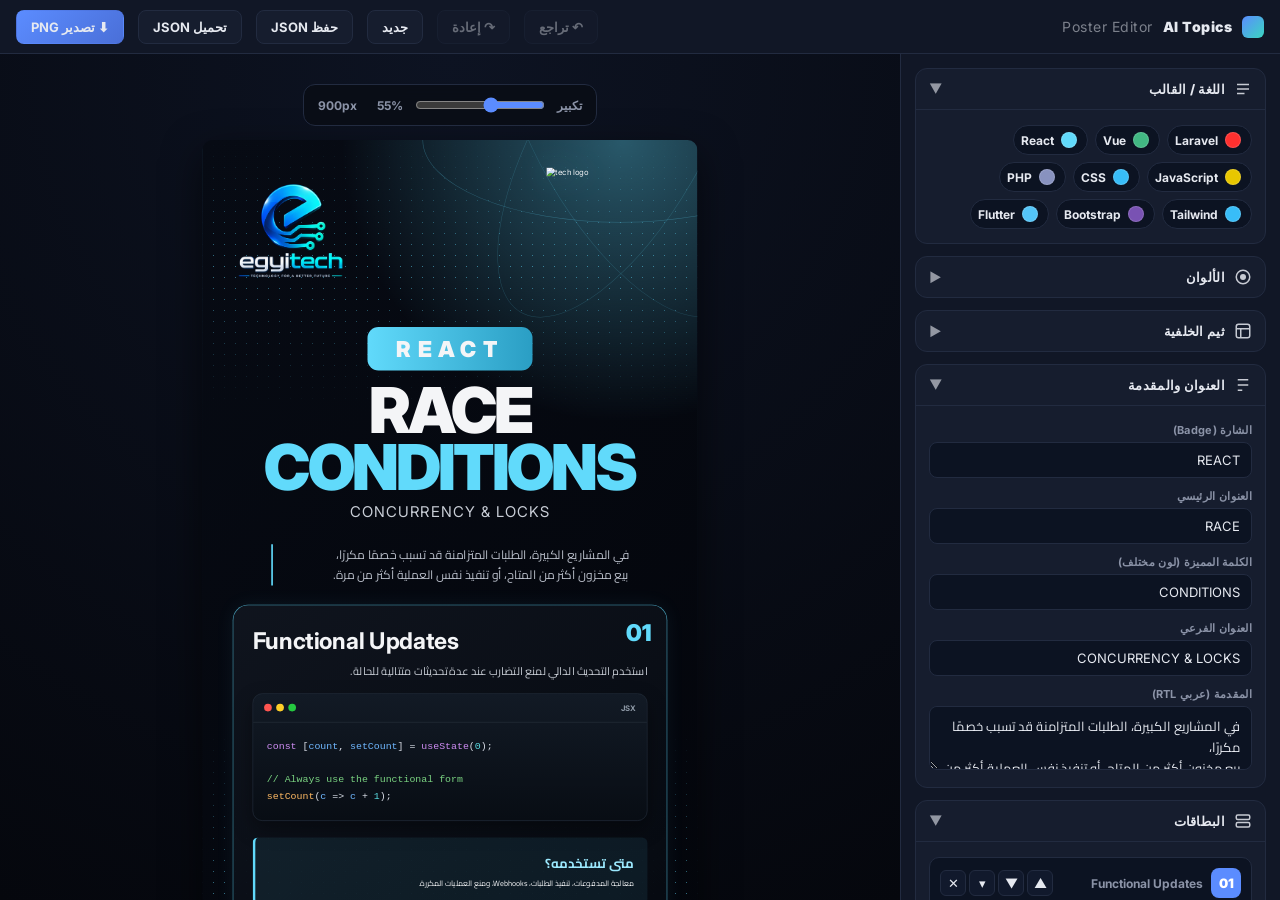
==== index.html @ b4c86056 "feat: add initial implementation of the Poster Editor with HTML, CSS, and JavaScript - Created index" ====
<!DOCTYPE html>
<html lang="ar" dir="rtl">

<head>
<meta charset="UTF-8" />
<meta name="viewport" content="width=device-width, initial-scale=1.0" />
<title>AI Topics — Poster Editor</title>
<link rel="preconnect" href="https://fonts.googleapis.com">
<link href="https://fonts.googleapis.com/css2?family=Inter:wght@400;700;900;1000&family=Cairo:wght@400;700;900&display=swap" rel="stylesheet">
<script src="https://cdnjs.cloudflare.com/ajax/libs/html2canvas/1.4.1/html2canvas.min.js"></script>
<link rel="stylesheet" href="styles.css">
</head>

<body>
<div class="topbar">
  <div class="brand"><div class="dot"></div>AI Topics <span style="opacity:.5;font-weight:400">Poster Editor</span></div>
  <div class="spacer"></div>
  <button class="tbtn" id="btnUndo" title="تراجع (Ctrl+Z)">↶ تراجع</button>
  <button class="tbtn" id="btnRedo" title="إعادة (Ctrl+Y)">↷ إعادة</button>
  <button class="tbtn" id="btnNew">جديد</button>
  <button class="tbtn" id="btnSave">حفظ JSON</button>
  <button class="tbtn" id="btnLoad">تحميل JSON</button>
  <button class="tbtn primary" id="btnExport">⬇ تصدير PNG</button>
  <input type="file" id="fileLoad" accept=".json" style="display:none">
</div>

<div class="app">
  <aside class="sidebar" id="sidebar"></aside>

  <main class="preview-wrap">
    <div class="pv-ctrl">
      <span class="zl">تكبير</span>
      <input type="range" id="zoom" min="25" max="100" value="55">
      <span class="zl" id="zoomVal">55%</span>
      <div style="flex:1"></div>
      <span class="zl" id="dimInfo">900px</span>
    </div>
    <div class="poster-stage" id="stage"></div>
  </main>
</div>

<div class="toast" id="toast"></div>

<script src="app.js"></script>
</body>
</html>
---- styles.css ----
/* ============ EDITOR UI ============ */
:root{
  --ui-bg:#0a0e16; --ui-panel:#111726; --ui-panel2:#161d2e; --ui-line:#222b40;
  --ui-txt:#e6e9f0; --ui-muted:#8b93a7; --ui-accent:#5b8cff; --ui-accent2:#3ad6c0;
  --ui-red:#ff5b5b; --ui-shadow:0 10px 30px rgba(0,0,0,.4);
}
*{box-sizing:border-box}
html,body{margin:0;height:100%}
body{background:var(--ui-bg);color:var(--ui-txt);font-family:Inter,'Segoe UI',Tahoma,sans-serif;font-size:14px;overflow:hidden}
button{font-family:inherit;cursor:pointer}
input,textarea,select{font-family:inherit}

/* topbar */
.topbar{height:54px;display:flex;align-items:center;gap:14px;padding:0 16px;background:var(--ui-panel);border-bottom:1px solid var(--ui-line);position:relative;z-index:5}
.topbar .brand{display:flex;align-items:center;gap:10px;font-weight:900;letter-spacing:.5px}
.topbar .brand .dot{width:22px;height:22px;border-radius:6px;background:linear-gradient(135deg,var(--ui-accent),var(--ui-accent2))}
.topbar .spacer{flex:1}
.tbtn{background:var(--ui-panel2);border:1px solid var(--ui-line);color:var(--ui-txt);padding:8px 14px;border-radius:8px;font-size:13px;font-weight:700;display:inline-flex;align-items:center;gap:7px;transition:.15s}
.tbtn:hover{background:#1d2640;border-color:#2c3756}
.tbtn:disabled{opacity:.4;cursor:not-allowed}
.tbtn.primary{background:linear-gradient(135deg,var(--ui-accent),#4a6fd8);border-color:transparent}
.tbtn.primary:hover{filter:brightness(1.1)}
.tbtn.danger{color:var(--ui-red)}

/* layout */
.app{display:flex;height:calc(100% - 54px)}
.sidebar{width:380px;flex-shrink:0;background:var(--ui-panel);border-left:1px solid var(--ui-line);overflow-y:auto;padding:14px}
.sidebar::-webkit-scrollbar{width:10px}
.sidebar::-webkit-scrollbar-thumb{background:#2a3450;border-radius:6px}
.preview-wrap{flex:1;overflow:auto;background:radial-gradient(circle at 50% 0%,#0d1322,#05070d);display:flex;flex-direction:column;align-items:center;padding:30px 20px 60px;gap:14px}
.preview-wrap::-webkit-scrollbar{width:12px;height:12px}
.preview-wrap::-webkit-scrollbar-thumb{background:#2a3450;border-radius:6px}

/* sidebar sections */
.sec{background:var(--ui-panel2);border:1px solid var(--ui-line);border-radius:12px;margin-bottom:12px;overflow:hidden}
.sec-h{display:flex;align-items:center;gap:9px;padding:11px 13px;cursor:pointer;user-select:none;font-weight:800;font-size:13px;letter-spacing:.3px}
.sec-h .ic{width:18px;height:18px;flex-shrink:0;opacity:.85}
.sec-h .arr{margin-inline-start:auto;transition:.2s;opacity:.6}
.sec.open .sec-h .arr{transform:rotate(90deg)}
.sec-b{display:none;padding:6px 13px 14px;border-top:1px solid var(--ui-line)}
.sec.open .sec-b{display:block}

.fld{margin-top:11px}
.fld label{display:block;font-size:11px;color:var(--ui-muted);margin-bottom:5px;font-weight:700;letter-spacing:.3px}
.fld input[type=text],.fld input[type=number],.fld textarea,.fld select{width:100%;background:#0c1322;border:1px solid var(--ui-line);color:var(--ui-txt);padding:9px 11px;border-radius:8px;font-size:13px;outline:none;transition:.15s}
.fld input:focus,.fld textarea:focus,.fld select:focus{border-color:var(--ui-accent);box-shadow:0 0 0 3px rgba(91,140,255,.15)}
.fld textarea{resize:vertical;min-height:64px;line-height:1.6;font-family:'Cairo',Tahoma,sans-serif}
.fld .hint{font-size:10px;color:var(--ui-muted);margin-top:4px}
.row{display:flex;gap:8px}
.row>*{flex:1}

/* color */
.color-grid{display:grid;grid-template-columns:1fr 1fr;gap:8px}
.color-cell{display:flex;align-items:center;gap:8px;background:#0c1322;border:1px solid var(--ui-line);border-radius:8px;padding:6px 8px}
.color-cell input[type=color]{width:30px;height:30px;border:none;background:none;cursor:pointer;padding:0;border-radius:6px}
.color-cell input[type=color]::-webkit-color-swatch{border:1px solid var(--ui-line);border-radius:6px}
.color-cell .lbl{font-size:10px;color:var(--ui-muted);font-family:monospace;flex:1;overflow:hidden;text-overflow:ellipsis}
.color-cell .hex{width:74px;background:transparent;border:1px solid var(--ui-line);color:var(--ui-txt);font-size:11px;font-family:monospace;padding:4px 6px;border-radius:6px}

/* presets */
.presets{display:flex;flex-wrap:wrap;gap:7px;margin-top:9px}
.preset{display:flex;align-items:center;gap:7px;padding:6px 10px 6px 7px;background:#0c1322;border:1px solid var(--ui-line);border-radius:20px;font-size:12px;font-weight:700;cursor:pointer;transition:.15s}
.preset:hover{border-color:var(--ui-accent);background:#15203a}
.preset .sw{width:16px;height:16px;border-radius:50%;flex-shrink:0;border:1px solid rgba(255,255,255,.15)}

/* theme picker */
.themes{display:grid;grid-template-columns:1fr 1fr;gap:8px;margin-top:9px}
.theme-opt{position:relative;border:1px solid var(--ui-line);border-radius:10px;overflow:hidden;cursor:pointer;aspect-ratio:16/9;background:#050811}
.theme-opt .nm{position:absolute;bottom:0;left:0;right:0;padding:4px 6px;font-size:10px;font-weight:800;background:rgba(0,0,0,.55);text-align:center;letter-spacing:.3px}
.theme-opt.sel{outline:2px solid var(--ui-accent);outline-offset:-2px}

/* cards */
.card-item{background:#0c1322;border:1px solid var(--ui-line);border-radius:10px;padding:10px;margin-top:9px}
.card-item .ci-h{display:flex;align-items:center;gap:8px;margin-bottom:8px}
.card-item .ci-h .num{width:30px;height:30px;border-radius:8px;background:var(--ui-accent);color:#fff;display:flex;align-items:center;justify-content:center;font-weight:900;font-size:13px;flex-shrink:0}
.card-item .ci-h .tt{flex:1;font-size:12px;font-weight:700;white-space:nowrap;overflow:hidden;text-overflow:ellipsis;color:var(--ui-muted)}
.card-item .ci-h .mv{display:flex;gap:3px}
.iconbtn{width:26px;height:26px;border:1px solid var(--ui-line);background:#11192c;color:var(--ui-txt);border-radius:6px;display:flex;align-items:center;justify-content:center;font-size:13px;transition:.15s}
.iconbtn:hover{background:#1d2640;border-color:#2c3756}
.iconbtn.del:hover{background:#3a1d28;border-color:var(--ui-red);color:var(--ui-red)}
.card-item.collapsed .ci-body{display:none}

/* dropzone */
.drop{border:2px dashed var(--ui-line);border-radius:10px;padding:14px;text-align:center;cursor:pointer;transition:.15s;background:#0c1322}
.drop:hover,.drop.over{border-color:var(--ui-accent);background:#15203a}
.drop .pv{max-width:100%;max-height:90px;border-radius:8px;margin-bottom:8px;object-fit:contain}
.drop .pl{font-size:11px;color:var(--ui-muted)}
.drop .rm{margin-top:6px;font-size:11px;color:var(--ui-red);background:none;border:none;cursor:pointer}

/* checkbox */
.chk{display:flex;align-items:center;gap:8px;font-size:12px;color:var(--ui-muted);margin-top:8px;cursor:pointer;user-select:none}
.chk input{width:16px;height:16px;accent-color:var(--ui-accent)}

/* add btn */
.addbtn{width:100%;padding:10px;border:1px dashed var(--ui-line);background:transparent;color:var(--ui-muted);border-radius:9px;font-weight:700;font-size:12px;margin-top:9px;transition:.15s}
.addbtn:hover{border-color:var(--ui-accent);color:var(--ui-accent);background:#15203a}

/* preview controls */
.pv-ctrl{position:sticky;top:0;display:flex;align-items:center;gap:10px;background:rgba(10,14,22,.85);backdrop-filter:blur(8px);padding:10px 14px;border-radius:12px;border:1px solid var(--ui-line);z-index:3}
.pv-ctrl .zl{font-size:12px;color:var(--ui-muted);font-weight:700}
.pv-ctrl input[type=range]{width:130px;accent-color:var(--ui-accent)}

/* toast */
.toast{position:fixed;bottom:24px;left:50%;transform:translateX(-50%) translateY(20px);background:#1a2440;border:1px solid var(--ui-accent);color:#fff;padding:11px 20px;border-radius:10px;font-weight:700;font-size:13px;opacity:0;transition:.25s;z-index:100;box-shadow:var(--ui-shadow)}
.toast.show{opacity:1;transform:translateX(-50%) translateY(0)}

/* ============ POSTER TEMPLATE (matches original) ============ */
.poster-stage{transform-origin:top center}
.poster{position:relative;overflow:hidden;min-height:1500px;padding:58px 55px 110px;background:radial-gradient(circle at 85% 0%, rgba(97,218,251,.38), transparent 30%),linear-gradient(135deg,#070b14,#03050b);border-radius:18px;box-shadow:0 25px 70px rgba(0,0,0,.55);width:900px;color:var(--white,#f4f5f7);font-family:Inter,Arial,sans-serif}
.poster:before{content:"";position:absolute;inset:0;pointer-events:none;opacity:.5;background-image:radial-gradient(var(--red,#61dafb) 1.5px,transparent 1.5px);background-size:20px 20px;background-position:calc(100% - 50px) 80px;-webkit-mask-image:linear-gradient(to bottom,transparent 0,black 15%,transparent 32%,transparent 70%,black 90%);mask-image:linear-gradient(to bottom,transparent 0,black 15%,transparent 32%,transparent 70%,black 90%)}
.curve{position:absolute;width:680px;height:680px;border:1px solid rgba(97,218,251,.28);border-radius:50%;right:-260px;top:-320px}
.curve:after{content:"";position:absolute;width:100%;height:100%;border:1px solid rgba(97,218,251,.18);border-radius:50%;transform:scale(.78)}
.brand{position:relative;z-index:2;width:210px}
.logo-abs{position:absolute;z-index:3}
.logo-abs .user-logo{display:block;width:100%;height:auto}
.user-logo{display:block;width:100%;height:auto}
.tech-logo{position:absolute;right:45px;top:50px;width:230px;height:190px;object-fit:contain;filter:drop-shadow(0 0 25px rgba(97,218,251,.35));z-index:2}
.title{position:relative;z-index:2;margin-top:72px;text-align:center}
.badge{display:inline-block;background:linear-gradient(90deg,var(--red,#61dafb),var(--red2,#2a9ec4));padding:15px 52px;border-radius:20px;font-size:40px;font-weight:900;letter-spacing:12px}
.tips{font-size:115px;line-height:.9;font-weight:1000;margin:20px 0 14px;letter-spacing:-5px}
.tips span{color:var(--red,#61dafb)}
.subtitle{font-size:27px;color:#c9ced7;letter-spacing:2px}
.intro{margin:42px auto 35px;max-width:650px;font-size:22px;line-height:1.7;color:var(--muted,#b9bec9);border-left:3px solid var(--red,#61dafb);padding-left:24px;text-align:left}
.card{position:relative;z-index:2;margin-top:35px;padding:38px 35px 32px;background:linear-gradient(145deg,rgba(16,21,31,.96),rgba(6,10,17,.96));border:1px solid rgba(97,218,251,.75);border-radius:28px;box-shadow:0 0 35px rgba(97,218,251,.07);direction:ltr}
.number{position:absolute;right:28px;top:23px;color:var(--red,#61dafb);font-size:42px;font-weight:900}
.card h2{font-size:42px;margin:0 0 15px}
.card p{font-size:20px;line-height:1.6;color:#c7ccd4;margin:0 0 24px}
.ar{font-family:'Cairo',Tahoma,Arial,sans-serif;direction:rtl;text-align:right}
.code{background:linear-gradient(180deg,#121a25,#080d14);border:1px solid #273240;border-radius:18px;overflow:hidden;box-shadow:0 15px 35px rgba(0,0,0,.35)}
.code-head{height:52px;padding:16px 20px;border-bottom:1px solid #29323d;color:#8f9aa7;display:flex;align-items:center;justify-content:space-between;font-weight:700}
.dots{display:flex;gap:8px}
.dot{width:14px;height:14px;border-radius:50%}
.dot:nth-child(1){background:#ff5550}.dot:nth-child(2){background:#ffcf28}.dot:nth-child(3){background:#25c940}
pre{margin:0;padding:28px 25px;font:18px/1.7 "Courier New",monospace;color:#d9dee7;white-space:pre-wrap;overflow:auto;direction:ltr;text-align:left}
.k{color:#cf8df4}.fn{color:#ffba63}.var{color:#70b8ff}.str{color:#e2b46d}.comment{color:#7bd482}.red{color:#9be8fd}.cyan{color:#5adce2}
.footer{position:absolute;bottom:14px;left:50%;transform:translateX(-50%);z-index:3;display:flex;align-items:center;gap:14px;padding:12px 26px;border:1px solid rgba(97,218,251,.55);border-radius:22px;background:rgba(5,8,17,.85);color:#d9dde4;font-size:22px;white-space:nowrap}
.footer svg{width:24px;height:24px;fill:var(--red,#61dafb);flex-shrink:0}
.footer svg.globe{fill:none;stroke:var(--red,#61dafb);stroke-width:2}
.note{margin-top:30px;padding:25px;border-left:5px solid var(--red,#61dafb);background:rgba(97,218,251,.08);border-radius:10px}
.note strong{font-size:24px;color:#9be8fd}

/* ===== THEME OVERRIDES ===== */
/* react: atom orbits */
.poster.theme-react .curve{width:720px;height:300px;right:-220px;top:-150px;border-color:rgba(97,218,251,.30)}
.poster.theme-react .curve:after{transform:rotate(60deg)}
.poster.theme-react:after{content:"";position:absolute;width:720px;height:300px;border:1px solid rgba(97,218,251,.20);border-radius:50%;right:-220px;top:-150px;transform:rotate(-60deg);pointer-events:none}
/* vue: nested triangles */
.poster.theme-vue .curve{width:0;height:0;border:none;border-radius:0;border-left:330px solid transparent;border-right:330px solid transparent;border-bottom:540px solid rgba(66,184,131,.10);right:-190px;top:-250px}
.poster.theme-vue .curve:after{width:0;height:0;border:none;border-radius:0;border-left:200px solid transparent;border-right:200px solid transparent;border-bottom:330px solid rgba(66,184,131,.14);transform:none;left:-200px;top:120px}
.poster.theme-vue:before{background-size:22px 22px}
/* js: concentric rounded squares */
.poster.theme-js .curve{width:520px;height:520px;border-radius:70px;right:-210px;top:-250px;border-color:rgba(232,199,0,.30)}
.poster.theme-js .curve:after{border-radius:70px}
.poster.theme-js:before{background-image:repeating-linear-gradient(0deg,var(--red) 0 1.5px,transparent 1.5px 26px);opacity:.25}
/* css: grid sheet + tilted frame */
.poster.theme-css .curve{border-radius:0;transform:rotate(10deg);width:560px;height:560px;right:-230px;top:-260px}
.poster.theme-css .curve:after{border-radius:0}
.poster.theme-css:before{background-image:linear-gradient(var(--red) 1px,transparent 1px),linear-gradient(90deg,var(--red) 1px,transparent 1px);background-size:30px 30px;opacity:.16}
/* php: wide ellipses + oval dots */
.poster.theme-php .curve{width:780px;height:430px;right:-280px;top:-210px}
.poster.theme-php .curve:after{transform:scale(.75)}
.poster.theme-php:before{background-image:radial-gradient(ellipse 8px 4px,var(--red) 1.5px,transparent 1.5px);background-size:26px 26px}
/* tailwind: wide wave arcs */
.poster.theme-tailwind .curve{width:950px;height:400px;right:-330px;top:-210px;border-color:rgba(56,189,248,.30)}
.poster.theme-tailwind .curve:after{transform:scale(.72) translateY(70px)}
.poster.theme-tailwind:after{content:"";position:absolute;width:950px;height:400px;border:1px solid rgba(56,189,248,.16);border-radius:50%;right:-330px;top:-260px;transform:scale(.5);pointer-events:none}
/* bootstrap: column bars + blocky frame */
.poster.theme-bootstrap .curve{border-radius:36px;width:540px;height:540px;right:-220px;top:-250px}
.poster.theme-bootstrap .curve:after{border-radius:36px}
.poster.theme-bootstrap:before{background-image:repeating-linear-gradient(90deg,var(--red) 0 2px,transparent 2px 64px);opacity:.18}
/* flutter: rotated diamonds + diagonal lines */
.poster.theme-flutter .curve{width:460px;height:460px;border-radius:60px;transform:rotate(45deg);right:-180px;top:-240px}
.poster.theme-flutter .curve:after{border-radius:60px}
.poster.theme-flutter:before{background-image:linear-gradient(45deg,var(--red) 1.5px,transparent 1.5px),linear-gradient(-45deg,var(--red) 1.5px,transparent 1.5px);background-size:26px 26px}
/* laravel: default dots + circle (no special override) */
/* generic themes */
.poster.theme-dots:before{background-image:radial-gradient(var(--red) 1.5px,transparent 1.5px);background-size:20px 20px;opacity:.5}
.poster.theme-curves .curve{width:760px;height:760px;right:-300px;top:-340px}
.poster.theme-curves .curve:after{transform:scale(.7)}
.poster.theme-curves:after{content:"";position:absolute;width:520px;height:520px;border:1px solid rgba(255,255,255,.08);border-radius:50%;right:-220px;top:-200px;pointer-events:none}
.poster.theme-gradient:before{display:none}
.poster.theme-gradient{background:radial-gradient(circle at 80% 10%,var(--red),transparent 40%),linear-gradient(135deg,#070b14,#03050b)}
.poster.theme-glow:before{display:none}
.poster.theme-glow{background:radial-gradient(circle at 50% 0%,var(--red),transparent 35%),linear-gradient(135deg,#070b14,#03050b)}
.poster.theme-glow .curve{display:none}
.poster.theme-particles:before{background-image:radial-gradient(var(--red) 2px,transparent 2px),radial-gradient(var(--red) 1px,transparent 1px);background-size:50px 50px,25px 25px;background-position:0 0,12px 12px;opacity:.6}

/* responsive preview shrink */
@media(max-width:1100px){
  .sidebar{width:340px}
}
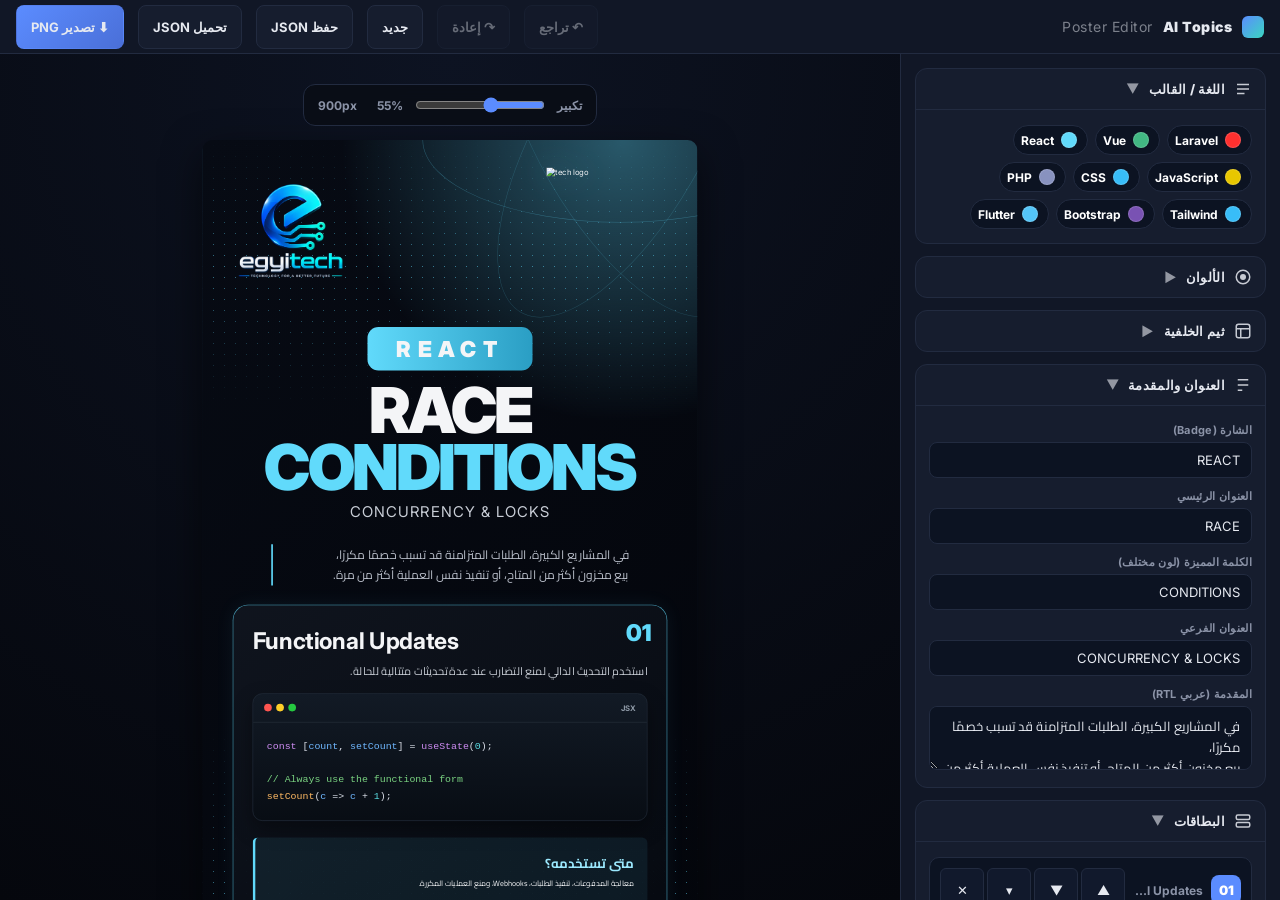
==== commit c746d8fd: "feat: enhance accessibility and responsiveness of the Poster Editor UI" ====
--- a/index.html
+++ b/index.html
@@ -4,6 +4,7 @@
 <head>
 <meta charset="UTF-8" />
 <meta name="viewport" content="width=device-width, initial-scale=1.0" />
+<meta name="color-scheme" content="dark" />
 <title>AI Topics — Poster Editor</title>
 <link rel="preconnect" href="https://fonts.googleapis.com">
 <link href="https://fonts.googleapis.com/css2?family=Inter:wght@400;700;900;1000&family=Cairo:wght@400;700;900&display=swap" rel="stylesheet">
@@ -12,34 +13,35 @@
 </head>
 
 <body>
-<div class="topbar">
+<a href="#main-content" class="skip-link">تخطي إلى المعاينة</a>
+<header class="topbar" role="banner" aria-label="شريط أدوات AI Topics">
   <div class="brand"><div class="dot"></div>AI Topics <span style="opacity:.5;font-weight:400">Poster Editor</span></div>
-  <div class="spacer"></div>
-  <button class="tbtn" id="btnUndo" title="تراجع (Ctrl+Z)">↶ تراجع</button>
-  <button class="tbtn" id="btnRedo" title="إعادة (Ctrl+Y)">↷ إعادة</button>
-  <button class="tbtn" id="btnNew">جديد</button>
-  <button class="tbtn" id="btnSave">حفظ JSON</button>
-  <button class="tbtn" id="btnLoad">تحميل JSON</button>
-  <button class="tbtn primary" id="btnExport">⬇ تصدير PNG</button>
-  <input type="file" id="fileLoad" accept=".json" style="display:none">
-</div>
+  <div class="spacer" aria-hidden="true"></div>
+  <button type="button" class="tbtn" id="btnUndo" title="تراجع (Ctrl+Z)">↶ تراجع</button>
+  <button type="button" class="tbtn" id="btnRedo" title="إعادة (Ctrl+Y)">↷ إعادة</button>
+  <button type="button" class="tbtn" id="btnNew">جديد</button>
+  <button type="button" class="tbtn" id="btnSave">حفظ JSON</button>
+  <button type="button" class="tbtn" id="btnLoad">تحميل JSON</button>
+  <button type="button" class="tbtn primary" id="btnExport">⬇ تصدير PNG</button>
+  <input type="file" id="fileLoad" accept=".json" style="display:none" aria-hidden="true" tabindex="-1">
+</header>
 
 <div class="app">
-  <aside class="sidebar" id="sidebar"></aside>
+  <aside class="sidebar" id="sidebar" aria-label="لوحة التحكم"></aside>
 
-  <main class="preview-wrap">
+  <main class="preview-wrap" id="main-content" aria-label="معاينة البوستر">
     <div class="pv-ctrl">
-      <span class="zl">تكبير</span>
+      <label for="zoom" class="zl">تكبير</label>
       <input type="range" id="zoom" min="25" max="100" value="55">
-      <span class="zl" id="zoomVal">55%</span>
-      <div style="flex:1"></div>
+      <span class="zl" id="zoomVal" aria-live="polite" aria-atomic="true">55%</span>
+      <div style="flex:1" aria-hidden="true"></div>
       <span class="zl" id="dimInfo">900px</span>
     </div>
     <div class="poster-stage" id="stage"></div>
   </main>
 </div>
 
-<div class="toast" id="toast"></div>
+<div class="toast" id="toast" role="status" aria-live="polite" aria-atomic="true"></div>
 
 <script src="app.js"></script>
 </body>
--- a/styles.css
+++ b/styles.css
@@ -138,6 +138,13 @@
 .footer svg.globe{fill:none;stroke:var(--red,#61dafb);stroke-width:2}
 .note{margin-top:30px;padding:25px;border-left:5px solid var(--red,#61dafb);background:rgba(97,218,251,.08);border-radius:10px}
 .note strong{font-size:24px;color:#9be8fd}
+
+/* ===== TIP CARD ===== */
+.card.type-tip{border:1px solid rgba(255,255,255,.18);border-left:8px solid var(--red,#61dafb);background:linear-gradient(145deg,rgba(20,28,42,.96),rgba(10,15,24,.96));box-shadow:0 0 30px rgba(0,0,0,.25);padding:34px 35px 30px}
+.card.type-tip .tip-icon{position:absolute;left:28px;top:24px;width:42px;height:42px;color:var(--red,#61dafb);filter:drop-shadow(0 0 12px rgba(97,218,251,.4))}
+.card.type-tip .tip-icon svg{width:100%;height:100%}
+.card.type-tip h2{margin-inline-start:56px}
+.card.type-tip p{margin-inline-start:56px}
 
 /* ===== THEME OVERRIDES ===== */
 /* react: atom orbits */
@@ -189,3 +196,22 @@
 @media(max-width:1100px){
   .sidebar{width:340px}
 }
+
+/* accessibility & responsive enhancements */
+body{display:flex;flex-direction:column;}
+.topbar{flex-shrink:0;height:auto;min-height:54px;overflow-x:auto;}
+.app{flex:1;height:auto;min-height:0;}
+.skip-link{position:absolute;inset-inline-start:0;top:-100%;z-index:1000;padding:.75rem 1.5rem;background:var(--ui-accent);color:#fff;border-radius:0 0 0 8px;text-decoration:none;font-weight:800;}
+.skip-link:focus{top:0;}
+.sec-h{background:transparent;border:none;color:var(--ui-txt);margin:0;}
+.preset{margin:0;}
+.theme-opt{display:block;width:100%;text-align:start;margin:0;}
+.tbtn{min-height:44px;flex-shrink:0;white-space:nowrap;}
+.iconbtn{position:relative;min-width:44px;min-height:44px;}
+.addbtn{min-height:44px;}
+.drop{min-height:44px;}
+.drop:focus-visible,.sec-h:focus-visible,.preset:focus-visible,.theme-opt:focus-visible,.tbtn:focus-visible,.iconbtn:focus-visible,.addbtn:focus-visible{outline:2px solid var(--ui-accent);outline-offset:2px;}
+.pv{max-width:100%;height:auto;}
+@media (prefers-reduced-motion: reduce){
+  *,*::before,*::after{animation-duration:.01ms !important;animation-iteration-count:1 !important;transition-duration:.01ms !important;scroll-behavior:auto !important;}
+}
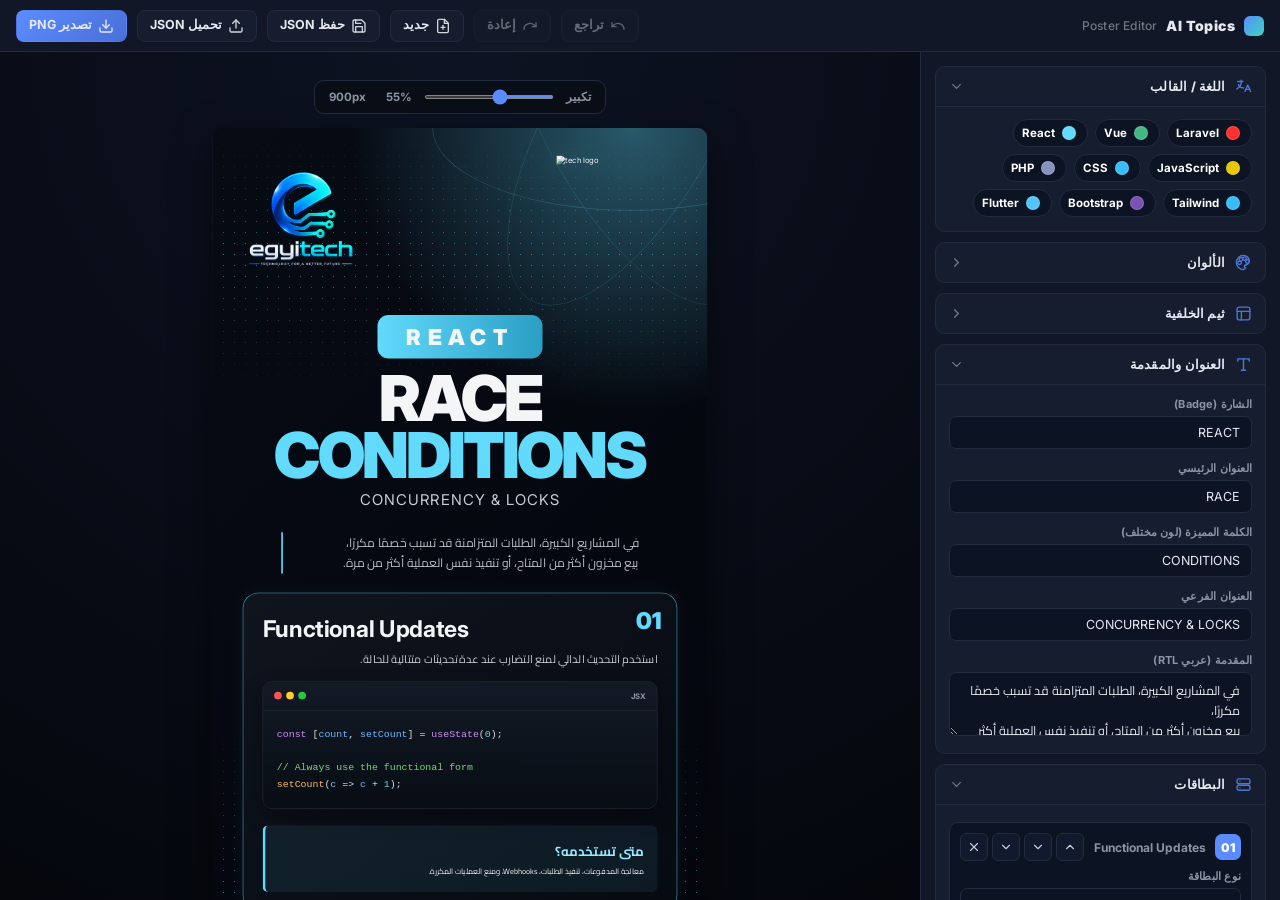
==== commit 34170554: "feat: enhance UI with SVG icons and improve accessibility for sidebar and buttons" ====
--- a/index.html
+++ b/index.html
@@ -15,14 +15,36 @@
 <body>
 <a href="#main-content" class="skip-link">تخطي إلى المعاينة</a>
 <header class="topbar" role="banner" aria-label="شريط أدوات AI Topics">
-  <div class="brand"><div class="dot"></div>AI Topics <span style="opacity:.5;font-weight:400">Poster Editor</span></div>
+  <div class="brand"><div class="dot"></div>AI Topics <span class="brand-sub">Poster Editor</span></div>
+  <button type="button" class="tbtn sidebar-toggle" id="sidebarToggle" aria-label="إظهار/إخفاء لوحة التحكم" aria-expanded="false" aria-controls="sidebar">
+    <svg class="ti" viewBox="0 0 24 24" fill="none" stroke="currentColor" stroke-width="2" stroke-linecap="round" stroke-linejoin="round"><line x1="3" y1="6" x2="21" y2="6"/><line x1="3" y1="12" x2="21" y2="12"/><line x1="3" y1="18" x2="21" y2="18"/></svg>
+    <span>اللوحة</span>
+  </button>
   <div class="spacer" aria-hidden="true"></div>
-  <button type="button" class="tbtn" id="btnUndo" title="تراجع (Ctrl+Z)">↶ تراجع</button>
-  <button type="button" class="tbtn" id="btnRedo" title="إعادة (Ctrl+Y)">↷ إعادة</button>
-  <button type="button" class="tbtn" id="btnNew">جديد</button>
-  <button type="button" class="tbtn" id="btnSave">حفظ JSON</button>
-  <button type="button" class="tbtn" id="btnLoad">تحميل JSON</button>
-  <button type="button" class="tbtn primary" id="btnExport">⬇ تصدير PNG</button>
+  <button type="button" class="tbtn" id="btnUndo" title="تراجع (Ctrl+Z)">
+    <svg class="ti" viewBox="0 0 24 24" fill="none" stroke="currentColor" stroke-width="2" stroke-linecap="round" stroke-linejoin="round"><path d="M3 7v6h6"/><path d="M21 17a9 9 0 0 0-9-9 9 9 0 0 0-6 2.3L3 13"/></svg>
+    <span>تراجع</span>
+  </button>
+  <button type="button" class="tbtn" id="btnRedo" title="إعادة (Ctrl+Y)">
+    <svg class="ti" viewBox="0 0 24 24" fill="none" stroke="currentColor" stroke-width="2" stroke-linecap="round" stroke-linejoin="round"><path d="M21 7v6h-6"/><path d="M3 17a9 9 0 0 1 9-9 9 9 0 0 1 6 2.3L21 13"/></svg>
+    <span>إعادة</span>
+  </button>
+  <button type="button" class="tbtn" id="btnNew" title="مشروع جديد">
+    <svg class="ti" viewBox="0 0 24 24" fill="none" stroke="currentColor" stroke-width="2" stroke-linecap="round" stroke-linejoin="round"><path d="M14 2H6a2 2 0 0 0-2 2v16a2 2 0 0 0 2 2h12a2 2 0 0 0 2-2V8z"/><polyline points="14 2 14 8 20 8"/><line x1="12" y1="11" x2="12" y2="17"/><line x1="9" y1="14" x2="15" y2="14"/></svg>
+    <span>جديد</span>
+  </button>
+  <button type="button" class="tbtn" id="btnSave" title="حفظ المشروع (JSON)">
+    <svg class="ti" viewBox="0 0 24 24" fill="none" stroke="currentColor" stroke-width="2" stroke-linecap="round" stroke-linejoin="round"><path d="M19 21H5a2 2 0 0 1-2-2V5a2 2 0 0 1 2-2h11l5 5v11a2 2 0 0 1-2 2z"/><polyline points="17 21 17 13 7 13 7 21"/><polyline points="7 3 7 8 15 8"/></svg>
+    <span>حفظ JSON</span>
+  </button>
+  <button type="button" class="tbtn" id="btnLoad" title="تحميل مشروع (JSON)">
+    <svg class="ti" viewBox="0 0 24 24" fill="none" stroke="currentColor" stroke-width="2" stroke-linecap="round" stroke-linejoin="round"><path d="M21 15v4a2 2 0 0 1-2 2H5a2 2 0 0 1-2-2v-4"/><polyline points="17 8 12 3 7 8"/><line x1="12" y1="3" x2="12" y2="15"/></svg>
+    <span>تحميل JSON</span>
+  </button>
+  <button type="button" class="tbtn primary" id="btnExport" title="تصدير صورة PNG">
+    <svg class="ti" viewBox="0 0 24 24" fill="none" stroke="currentColor" stroke-width="2" stroke-linecap="round" stroke-linejoin="round"><path d="M21 15v4a2 2 0 0 1-2 2H5a2 2 0 0 1-2-2v-4"/><polyline points="7 10 12 15 17 10"/><line x1="12" y1="15" x2="12" y2="3"/></svg>
+    <span>تصدير PNG</span>
+  </button>
   <input type="file" id="fileLoad" accept=".json" style="display:none" aria-hidden="true" tabindex="-1">
 </header>
 
@@ -43,6 +65,26 @@
 
 <div class="toast" id="toast" role="status" aria-live="polite" aria-atomic="true"></div>
 
+<script>
+// Sidebar toggle for small screens
+(function(){
+  var btn = document.getElementById('sidebarToggle');
+  var sb = document.getElementById('sidebar');
+  if(!btn || !sb) return;
+  btn.addEventListener('click', function(){
+    var open = sb.classList.toggle('open');
+    btn.setAttribute('aria-expanded', open ? 'true' : 'false');
+  });
+  // Close sidebar when clicking outside on small screens
+  document.addEventListener('click', function(e){
+    if(window.innerWidth > 1024) return;
+    if(!sb.classList.contains('open')) return;
+    if(sb.contains(e.target) || btn.contains(e.target)) return;
+    sb.classList.remove('open');
+    btn.setAttribute('aria-expanded','false');
+  });
+})();
+</script>
 <script src="app.js"></script>
 </body>
 </html>
--- a/styles.css
+++ b/styles.css
@@ -11,38 +11,43 @@
 input,textarea,select{font-family:inherit}
 
 /* topbar */
-.topbar{height:54px;display:flex;align-items:center;gap:14px;padding:0 16px;background:var(--ui-panel);border-bottom:1px solid var(--ui-line);position:relative;z-index:5}
-.topbar .brand{display:flex;align-items:center;gap:10px;font-weight:900;letter-spacing:.5px}
-.topbar .brand .dot{width:22px;height:22px;border-radius:6px;background:linear-gradient(135deg,var(--ui-accent),var(--ui-accent2))}
+.topbar{height:52px;display:flex;align-items:center;gap:10px;padding:0 16px;background:var(--ui-panel);border-bottom:1px solid var(--ui-line);position:relative;z-index:5}
+.topbar .brand{display:flex;align-items:center;gap:9px;font-weight:900;letter-spacing:.4px;font-size:14px}
+.topbar .brand .dot{width:20px;height:20px;border-radius:6px;background:linear-gradient(135deg,var(--ui-accent),var(--ui-accent2));flex-shrink:0}
+.topbar .brand .brand-sub{opacity:.45;font-weight:500;font-size:12px;letter-spacing:.2px}
 .topbar .spacer{flex:1}
-.tbtn{background:var(--ui-panel2);border:1px solid var(--ui-line);color:var(--ui-txt);padding:8px 14px;border-radius:8px;font-size:13px;font-weight:700;display:inline-flex;align-items:center;gap:7px;transition:.15s}
+.tbtn{background:var(--ui-panel2);border:1px solid var(--ui-line);color:var(--ui-txt);padding:7px 12px;border-radius:8px;font-size:12.5px;font-weight:700;display:inline-flex;align-items:center;gap:6px;transition:.15s;line-height:1;white-space:nowrap}
+.tbtn .ti{width:16px;height:16px;flex-shrink:0;opacity:.9}
 .tbtn:hover{background:#1d2640;border-color:#2c3756}
+.tbtn:hover .ti{opacity:1}
 .tbtn:disabled{opacity:.4;cursor:not-allowed}
 .tbtn.primary{background:linear-gradient(135deg,var(--ui-accent),#4a6fd8);border-color:transparent}
+.tbtn.primary .ti{opacity:1}
 .tbtn.primary:hover{filter:brightness(1.1)}
 .tbtn.danger{color:var(--ui-red)}
 
 /* layout */
-.app{display:flex;height:calc(100% - 54px)}
-.sidebar{width:380px;flex-shrink:0;background:var(--ui-panel);border-left:1px solid var(--ui-line);overflow-y:auto;padding:14px}
+.app{display:flex;height:calc(100% - 52px)}
+.sidebar{width:360px;flex-shrink:0;background:var(--ui-panel);border-left:1px solid var(--ui-line);overflow-y:auto;padding:14px}
 .sidebar::-webkit-scrollbar{width:10px}
 .sidebar::-webkit-scrollbar-thumb{background:#2a3450;border-radius:6px}
-.preview-wrap{flex:1;overflow:auto;background:radial-gradient(circle at 50% 0%,#0d1322,#05070d);display:flex;flex-direction:column;align-items:center;padding:30px 20px 60px;gap:14px}
+.preview-wrap{flex:1;overflow:auto;background:radial-gradient(circle at 50% 0%,#0d1322,#05070d);display:flex;flex-direction:column;align-items:center;padding:28px 20px 60px;gap:14px}
 .preview-wrap::-webkit-scrollbar{width:12px;height:12px}
 .preview-wrap::-webkit-scrollbar-thumb{background:#2a3450;border-radius:6px}
 
 /* sidebar sections */
-.sec{background:var(--ui-panel2);border:1px solid var(--ui-line);border-radius:12px;margin-bottom:12px;overflow:hidden}
-.sec-h{display:flex;align-items:center;gap:9px;padding:11px 13px;cursor:pointer;user-select:none;font-weight:800;font-size:13px;letter-spacing:.3px}
-.sec-h .ic{width:18px;height:18px;flex-shrink:0;opacity:.85}
-.sec-h .arr{margin-inline-start:auto;transition:.2s;opacity:.6}
+.sec{background:var(--ui-panel2);border:1px solid var(--ui-line);border-radius:10px;margin-bottom:10px;overflow:hidden}
+.sec-h{display:flex;align-items:center;gap:10px;padding:11px 13px;cursor:pointer;user-select:none;font-weight:800;font-size:12.5px;letter-spacing:.2px;width:100%;text-align:start}
+.sec-h .ic{width:17px;height:17px;flex-shrink:0;opacity:.8;color:var(--ui-accent)}
+.sec-h .arr{width:15px;height:15px;flex-shrink:0;margin-inline-start:auto;opacity:.45;transition:transform .2s ease}
 .sec.open .sec-h .arr{transform:rotate(90deg)}
-.sec-b{display:none;padding:6px 13px 14px;border-top:1px solid var(--ui-line)}
+.sec-b{display:none;padding:8px 13px 14px;border-top:1px solid var(--ui-line)}
 .sec.open .sec-b{display:block}
 
-.fld{margin-top:11px}
-.fld label{display:block;font-size:11px;color:var(--ui-muted);margin-bottom:5px;font-weight:700;letter-spacing:.3px}
-.fld input[type=text],.fld input[type=number],.fld textarea,.fld select{width:100%;background:#0c1322;border:1px solid var(--ui-line);color:var(--ui-txt);padding:9px 11px;border-radius:8px;font-size:13px;outline:none;transition:.15s}
+.fld{margin-top:12px}
+.fld:first-child{margin-top:4px}
+.fld label{display:block;font-size:11px;color:var(--ui-muted);margin-bottom:5px;font-weight:700;letter-spacing:.2px}
+.fld input[type=text],.fld input[type=number],.fld textarea,.fld select{width:100%;background:#0c1322;border:1px solid var(--ui-line);color:var(--ui-txt);padding:8px 11px;border-radius:7px;font-size:12.5px;outline:none;transition:.15s}
 .fld input:focus,.fld textarea:focus,.fld select:focus{border-color:var(--ui-accent);box-shadow:0 0 0 3px rgba(91,140,255,.15)}
 .fld textarea{resize:vertical;min-height:64px;line-height:1.6;font-family:'Cairo',Tahoma,sans-serif}
 .fld .hint{font-size:10px;color:var(--ui-muted);margin-top:4px}
@@ -51,57 +56,61 @@
 
 /* color */
 .color-grid{display:grid;grid-template-columns:1fr 1fr;gap:8px}
-.color-cell{display:flex;align-items:center;gap:8px;background:#0c1322;border:1px solid var(--ui-line);border-radius:8px;padding:6px 8px}
-.color-cell input[type=color]{width:30px;height:30px;border:none;background:none;cursor:pointer;padding:0;border-radius:6px}
-.color-cell input[type=color]::-webkit-color-swatch{border:1px solid var(--ui-line);border-radius:6px}
-.color-cell .lbl{font-size:10px;color:var(--ui-muted);font-family:monospace;flex:1;overflow:hidden;text-overflow:ellipsis}
-.color-cell .hex{width:74px;background:transparent;border:1px solid var(--ui-line);color:var(--ui-txt);font-size:11px;font-family:monospace;padding:4px 6px;border-radius:6px}
+.color-cell{display:flex;align-items:center;gap:8px;background:#0c1322;border:1px solid var(--ui-line);border-radius:7px;padding:5px 8px}
+.color-cell input[type=color]{width:26px;height:26px;border:none;background:none;cursor:pointer;padding:0;border-radius:5px;flex-shrink:0}
+.color-cell input[type=color]::-webkit-color-swatch{border:1px solid var(--ui-line);border-radius:5px}
+.color-cell .lbl{font-size:10px;color:var(--ui-muted);font-family:monospace;flex:1;overflow:hidden;text-overflow:ellipsis;white-space:nowrap}
+.color-cell .hex{width:70px;background:transparent;border:1px solid var(--ui-line);color:var(--ui-txt);font-size:11px;font-family:monospace;padding:4px 6px;border-radius:5px}
 
 /* presets */
-.presets{display:flex;flex-wrap:wrap;gap:7px;margin-top:9px}
-.preset{display:flex;align-items:center;gap:7px;padding:6px 10px 6px 7px;background:#0c1322;border:1px solid var(--ui-line);border-radius:20px;font-size:12px;font-weight:700;cursor:pointer;transition:.15s}
+.presets{display:flex;flex-wrap:wrap;gap:7px;margin-top:4px}
+.preset{display:flex;align-items:center;gap:7px;padding:6px 11px 6px 8px;background:#0c1322;border:1px solid var(--ui-line);border-radius:20px;font-size:11.5px;font-weight:700;cursor:pointer;transition:.15s}
 .preset:hover{border-color:var(--ui-accent);background:#15203a}
-.preset .sw{width:16px;height:16px;border-radius:50%;flex-shrink:0;border:1px solid rgba(255,255,255,.15)}
+.preset .sw{width:14px;height:14px;border-radius:50%;flex-shrink:0;border:1px solid rgba(255,255,255,.15)}
 
 /* theme picker */
-.themes{display:grid;grid-template-columns:1fr 1fr;gap:8px;margin-top:9px}
-.theme-opt{position:relative;border:1px solid var(--ui-line);border-radius:10px;overflow:hidden;cursor:pointer;aspect-ratio:16/9;background:#050811}
-.theme-opt .nm{position:absolute;bottom:0;left:0;right:0;padding:4px 6px;font-size:10px;font-weight:800;background:rgba(0,0,0,.55);text-align:center;letter-spacing:.3px}
+.themes{display:grid;grid-template-columns:1fr 1fr;gap:8px;margin-top:4px}
+.theme-opt{position:relative;border:1px solid var(--ui-line);border-radius:8px;overflow:hidden;cursor:pointer;aspect-ratio:16/9;background:#050811}
+.theme-opt .nm{position:absolute;bottom:0;left:0;right:0;padding:4px 6px;font-size:10px;font-weight:800;background:rgba(0,0,0,.6);text-align:center;letter-spacing:.2px}
 .theme-opt.sel{outline:2px solid var(--ui-accent);outline-offset:-2px}
 
 /* cards */
-.card-item{background:#0c1322;border:1px solid var(--ui-line);border-radius:10px;padding:10px;margin-top:9px}
-.card-item .ci-h{display:flex;align-items:center;gap:8px;margin-bottom:8px}
-.card-item .ci-h .num{width:30px;height:30px;border-radius:8px;background:var(--ui-accent);color:#fff;display:flex;align-items:center;justify-content:center;font-weight:900;font-size:13px;flex-shrink:0}
+.card-item{background:#0c1322;border:1px solid var(--ui-line);border-radius:9px;padding:10px;margin-top:9px}
+.card-item .ci-h{display:flex;align-items:center;gap:9px;margin-bottom:8px}
+.card-item .ci-h .num{width:26px;height:26px;border-radius:7px;background:var(--ui-accent);color:#fff;display:flex;align-items:center;justify-content:center;font-weight:900;font-size:12px;flex-shrink:0}
 .card-item .ci-h .tt{flex:1;font-size:12px;font-weight:700;white-space:nowrap;overflow:hidden;text-overflow:ellipsis;color:var(--ui-muted)}
-.card-item .ci-h .mv{display:flex;gap:3px}
-.iconbtn{width:26px;height:26px;border:1px solid var(--ui-line);background:#11192c;color:var(--ui-txt);border-radius:6px;display:flex;align-items:center;justify-content:center;font-size:13px;transition:.15s}
+.card-item .ci-h .mv{display:flex;gap:4px}
+.iconbtn{width:28px;height:28px;border:1px solid var(--ui-line);background:#11192c;color:var(--ui-txt);border-radius:6px;display:flex;align-items:center;justify-content:center;transition:.15s;padding:0;flex-shrink:0}
+.iconbtn .ibi{width:14px;height:14px;opacity:.85;transition:transform .2s ease}
 .iconbtn:hover{background:#1d2640;border-color:#2c3756}
+.iconbtn:hover .ibi{opacity:1}
 .iconbtn.del:hover{background:#3a1d28;border-color:var(--ui-red);color:var(--ui-red)}
 .card-item.collapsed .ci-body{display:none}
+.card-item.collapsed .ci-h .mv .iconbtn:nth-child(3) .ibi{transform:rotate(180deg)}
 
 /* dropzone */
-.drop{border:2px dashed var(--ui-line);border-radius:10px;padding:14px;text-align:center;cursor:pointer;transition:.15s;background:#0c1322}
+.drop{border:1.5px dashed var(--ui-line);border-radius:9px;padding:14px;text-align:center;cursor:pointer;transition:.15s;background:#0c1322}
 .drop:hover,.drop.over{border-color:var(--ui-accent);background:#15203a}
-.drop .pv{max-width:100%;max-height:90px;border-radius:8px;margin-bottom:8px;object-fit:contain}
+.drop .pv{max-width:100%;max-height:90px;border-radius:7px;margin-bottom:8px;object-fit:contain}
 .drop .pl{font-size:11px;color:var(--ui-muted)}
 .drop .rm{margin-top:6px;font-size:11px;color:var(--ui-red);background:none;border:none;cursor:pointer}
 
 /* checkbox */
-.chk{display:flex;align-items:center;gap:8px;font-size:12px;color:var(--ui-muted);margin-top:8px;cursor:pointer;user-select:none}
-.chk input{width:16px;height:16px;accent-color:var(--ui-accent)}
+.chk{display:flex;align-items:center;gap:8px;font-size:11.5px;color:var(--ui-muted);margin-top:8px;cursor:pointer;user-select:none}
+.chk input{width:15px;height:15px;accent-color:var(--ui-accent);flex-shrink:0}
 
 /* add btn */
-.addbtn{width:100%;padding:10px;border:1px dashed var(--ui-line);background:transparent;color:var(--ui-muted);border-radius:9px;font-weight:700;font-size:12px;margin-top:9px;transition:.15s}
+.addbtn{width:100%;padding:9px;border:1px dashed var(--ui-line);background:transparent;color:var(--ui-muted);border-radius:8px;font-weight:700;font-size:12px;margin-top:9px;transition:.15s;display:inline-flex;align-items:center;justify-content:center;gap:6px}
+.addbtn .abi{width:15px;height:15px;flex-shrink:0}
 .addbtn:hover{border-color:var(--ui-accent);color:var(--ui-accent);background:#15203a}
 
 /* preview controls */
-.pv-ctrl{position:sticky;top:0;display:flex;align-items:center;gap:10px;background:rgba(10,14,22,.85);backdrop-filter:blur(8px);padding:10px 14px;border-radius:12px;border:1px solid var(--ui-line);z-index:3}
-.pv-ctrl .zl{font-size:12px;color:var(--ui-muted);font-weight:700}
-.pv-ctrl input[type=range]{width:130px;accent-color:var(--ui-accent)}
+.pv-ctrl{position:sticky;top:0;display:flex;align-items:center;gap:10px;background:rgba(10,14,22,.85);backdrop-filter:blur(8px);padding:9px 14px;border-radius:10px;border:1px solid var(--ui-line);z-index:3}
+.pv-ctrl .zl{font-size:11.5px;color:var(--ui-muted);font-weight:700}
+.pv-ctrl input[type=range]{width:130px;accent-color:var(--ui-accent);height:4px}
 
 /* toast */
-.toast{position:fixed;bottom:24px;left:50%;transform:translateX(-50%) translateY(20px);background:#1a2440;border:1px solid var(--ui-accent);color:#fff;padding:11px 20px;border-radius:10px;font-weight:700;font-size:13px;opacity:0;transition:.25s;z-index:100;box-shadow:var(--ui-shadow)}
+.toast{position:fixed;bottom:24px;left:50%;transform:translateX(-50%) translateY(20px);background:#1a2440;border:1px solid var(--ui-accent);color:#fff;padding:10px 18px;border-radius:9px;font-weight:700;font-size:12.5px;opacity:0;transition:.25s;z-index:100;box-shadow:var(--ui-shadow)}
 .toast.show{opacity:1;transform:translateX(-50%) translateY(0)}
 
 /* ============ POSTER TEMPLATE (matches original) ============ */
@@ -192,26 +201,127 @@
 .poster.theme-glow .curve{display:none}
 .poster.theme-particles:before{background-image:radial-gradient(var(--red) 2px,transparent 2px),radial-gradient(var(--red) 1px,transparent 1px);background-size:50px 50px,25px 25px;background-position:0 0,12px 12px;opacity:.6}
 
-/* responsive preview shrink */
-@media(max-width:1100px){
-  .sidebar{width:340px}
-}
-
-/* accessibility & responsive enhancements */
+/* ============ RESPONSIVE ============ */
+
+/* accessibility & base enhancements */
 body{display:flex;flex-direction:column;}
-.topbar{flex-shrink:0;height:auto;min-height:54px;overflow-x:auto;}
+.topbar{flex-shrink:0;height:auto;min-height:52px;overflow-x:auto;}
 .app{flex:1;height:auto;min-height:0;}
 .skip-link{position:absolute;inset-inline-start:0;top:-100%;z-index:1000;padding:.75rem 1.5rem;background:var(--ui-accent);color:#fff;border-radius:0 0 0 8px;text-decoration:none;font-weight:800;}
 .skip-link:focus{top:0;}
 .sec-h{background:transparent;border:none;color:var(--ui-txt);margin:0;}
 .preset{margin:0;}
 .theme-opt{display:block;width:100%;text-align:start;margin:0;}
-.tbtn{min-height:44px;flex-shrink:0;white-space:nowrap;}
-.iconbtn{position:relative;min-width:44px;min-height:44px;}
-.addbtn{min-height:44px;}
-.drop{min-height:44px;}
+.tbtn{flex-shrink:0;}
 .drop:focus-visible,.sec-h:focus-visible,.preset:focus-visible,.theme-opt:focus-visible,.tbtn:focus-visible,.iconbtn:focus-visible,.addbtn:focus-visible{outline:2px solid var(--ui-accent);outline-offset:2px;}
 .pv{max-width:100%;height:auto;}
+.sidebar-toggle{display:none;}
+
+/* ---- BIG SCREENS: use space well ---- */
+@media (min-width:1400px){
+  .sidebar{width:400px;padding:16px}
+  .preview-wrap{padding:36px 28px 70px}
+  .topbar{padding:0 22px;gap:12px}
+}
+@media (min-width:1700px){
+  .sidebar{width:440px;padding:18px}
+  .sec{margin-bottom:12px}
+  .preview-wrap{padding:46px 36px 80px}
+  .topbar{height:56px;min-height:56px}
+  .tbtn{padding:8px 14px;font-size:13px}
+  .tbtn .ti{width:17px;height:17px}
+}
+@media (min-width:2000px){
+  .sidebar{width:480px}
+  .preview-wrap{padding:56px 44px 90px}
+}
+
+/* ---- TABLET: shrink sidebar ---- */
+@media (max-width:1100px){
+  .sidebar{width:330px}
+}
+
+/* ---- SMALL SCREENS: stack + collapsible sidebar ---- */
+@media (max-width:1024px){
+  .app{flex-direction:column}
+  .sidebar{
+    position:fixed;
+    inset-block-start:52px;
+    inset-inline:0;
+    width:100%;
+    max-width:none;
+    border-inline-start:none;
+    border-top:1px solid var(--ui-line);
+    z-index:20;
+    transform:translateY(-110%);
+    transition:transform .25s ease;
+    box-shadow:var(--ui-shadow);
+    max-height:calc(100vh - 52px);
+    overflow-y:auto;
+  }
+  .sidebar.open{transform:translateY(0)}
+  .sidebar-toggle{display:inline-flex}
+  .preview-wrap{padding:20px 14px 50px}
+  .pv-ctrl{flex-wrap:wrap;gap:8px}
+  .pv-ctrl input[type=range]{width:100px}
+  /* touch-friendly targets on small screens */
+  .tbtn{min-height:40px;padding:8px 12px}
+  .iconbtn{width:34px;height:34px}
+  .iconbtn .ibi{width:16px;height:16px}
+  .addbtn{min-height:40px}
+}
+
+/* ---- PHONE: wrap topbar, compact controls ---- */
+@media (max-width:640px){
+  .topbar{
+    flex-wrap:wrap;
+    height:auto;
+    min-height:52px;
+    padding:8px 12px;
+    gap:8px;
+    overflow-x:visible;
+  }
+  .topbar .brand{font-size:13px;flex:1}
+  .topbar .brand .dot{width:18px;height:18px}
+  .topbar .brand .brand-sub{display:none}
+  .topbar .spacer{display:none}
+  .tbtn{padding:7px 10px;font-size:11.5px;min-height:38px}
+  .tbtn .ti{width:15px;height:15px}
+  .sidebar-toggle{order:-1}
+  .preview-wrap{padding:14px 10px 40px;gap:10px}
+  .pv-ctrl{padding:8px 10px;border-radius:9px}
+  .pv-ctrl .zl{font-size:11px}
+  .pv-ctrl input[type=range]{width:80px}
+  .sec{border-radius:9px}
+  .sec-h{padding:10px 11px;font-size:12px}
+  .sec-b{padding:7px 11px 12px}
+  .fld input[type=text],.fld input[type=number],.fld textarea,.fld select{padding:8px 10px;font-size:12px}
+  .color-grid{grid-template-columns:1fr;gap:6px}
+  .themes{grid-template-columns:1fr 1fr;gap:6px}
+  .row{flex-direction:column}
+  .card-item{padding:8px}
+  .poster-stage{transform-origin:top center}
+}
+
+/* ---- VERY SMALL SCREENS: maximize usable space ---- */
+@media (max-width:400px){
+  .topbar{padding:6px 8px;gap:6px}
+  .topbar .brand{font-size:12px}
+  .topbar .brand .dot{width:16px;height:16px}
+  .tbtn{padding:6px 9px;font-size:11px;min-height:34px}
+  .tbtn .ti{width:14px;height:14px}
+  .sidebar-toggle{padding:6px 9px}
+  .preview-wrap{padding:10px 6px 30px}
+  .pv-ctrl{padding:6px 8px}
+  .sec-h{padding:9px 10px;font-size:11px}
+  .fld label{font-size:10px}
+  .fld input,.fld textarea,.fld select{font-size:11px;padding:7px 9px}
+  .color-cell input[type=color]{width:24px;height:24px}
+  .iconbtn{width:32px;height:32px}
+  .iconbtn .ibi{width:15px;height:15px}
+}
+
+/* ---- REDUCED MOTION ---- */
 @media (prefers-reduced-motion: reduce){
   *,*::before,*::after{animation-duration:.01ms !important;animation-iteration-count:1 !important;transition-duration:.01ms !important;scroll-behavior:auto !important;}
 }
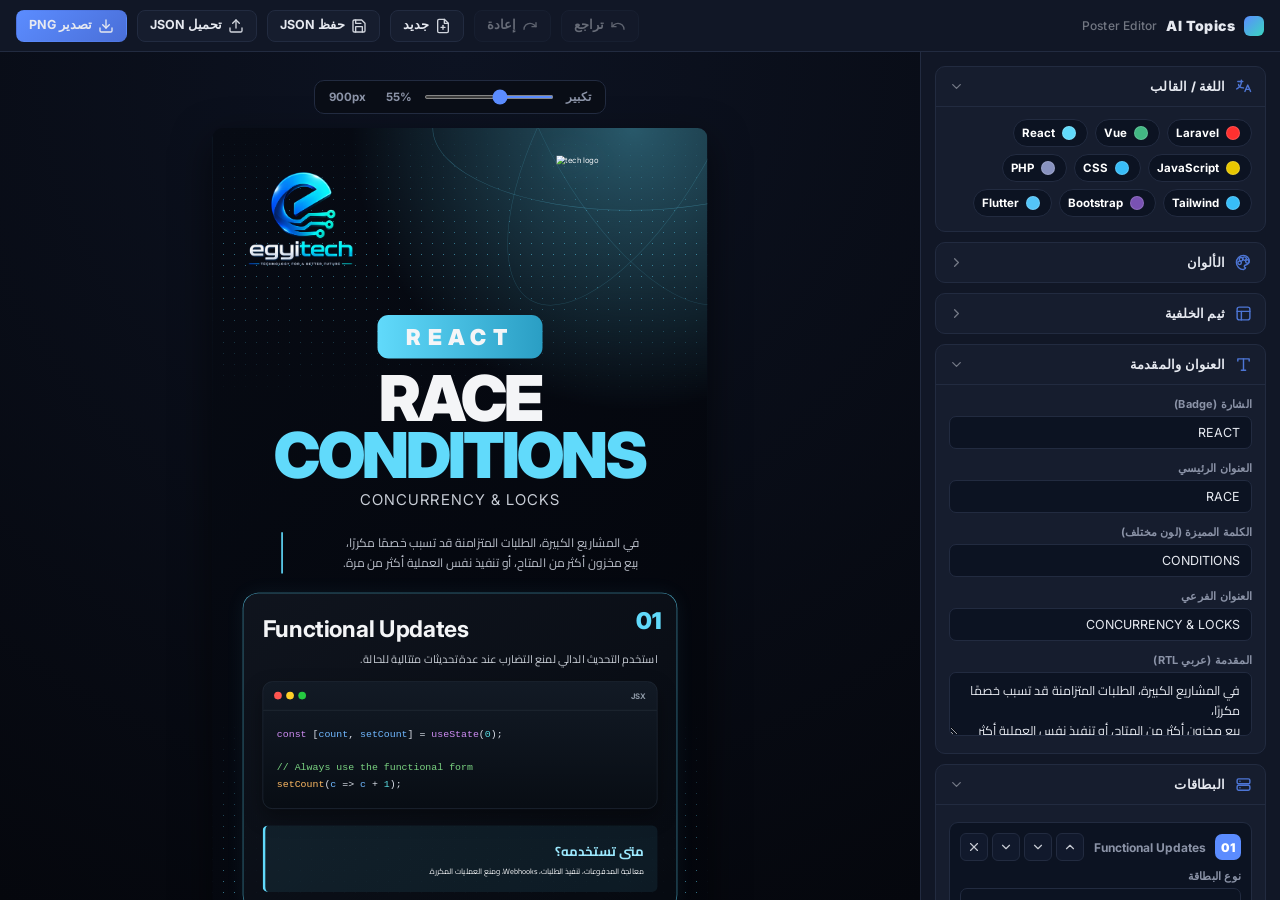
==== commit 12943330: "feat: update poster export functionality with improved styling and dimensions" ====
--- a/index.html
+++ b/index.html
@@ -8,7 +8,6 @@
 <title>AI Topics — Poster Editor</title>
 <link rel="preconnect" href="https://fonts.googleapis.com">
 <link href="https://fonts.googleapis.com/css2?family=Inter:wght@400;700;900;1000&family=Cairo:wght@400;700;900&display=swap" rel="stylesheet">
-<script src="https://cdnjs.cloudflare.com/ajax/libs/html2canvas/1.4.1/html2canvas.min.js"></script>
 <link rel="stylesheet" href="styles.css">
 </head>
 
--- a/styles.css
+++ b/styles.css
@@ -115,7 +115,9 @@
 
 /* ============ POSTER TEMPLATE (matches original) ============ */
 .poster-stage{transform-origin:top center}
-.poster{position:relative;overflow:hidden;min-height:1500px;padding:58px 55px 110px;background:radial-gradient(circle at 85% 0%, rgba(97,218,251,.38), transparent 30%),linear-gradient(135deg,#070b14,#03050b);border-radius:18px;box-shadow:0 25px 70px rgba(0,0,0,.55);width:900px;color:var(--white,#f4f5f7);font-family:Inter,Arial,sans-serif}
+.poster-export-stage{position:fixed;left:0;top:0;z-index:-2147483647;pointer-events:none;transform:none!important}
+.poster-export-stage .poster{transform:none!important}
+.poster{position:relative;overflow:hidden;min-height:var(--poster-min-height,1500px);padding:58px 55px 110px;background:radial-gradient(circle at 85% 0%, rgba(97,218,251,.38), transparent 30%),linear-gradient(135deg,#070b14,#03050b);border-radius:18px;box-shadow:0 25px 70px rgba(0,0,0,.55);width:var(--poster-width,900px);color:var(--white,#f4f5f7);font-family:Inter,Arial,sans-serif}
 .poster:before{content:"";position:absolute;inset:0;pointer-events:none;opacity:.5;background-image:radial-gradient(var(--red,#61dafb) 1.5px,transparent 1.5px);background-size:20px 20px;background-position:calc(100% - 50px) 80px;-webkit-mask-image:linear-gradient(to bottom,transparent 0,black 15%,transparent 32%,transparent 70%,black 90%);mask-image:linear-gradient(to bottom,transparent 0,black 15%,transparent 32%,transparent 70%,black 90%)}
 .curve{position:absolute;width:680px;height:680px;border:1px solid rgba(97,218,251,.28);border-radius:50%;right:-260px;top:-320px}
 .curve:after{content:"";position:absolute;width:100%;height:100%;border:1px solid rgba(97,218,251,.18);border-radius:50%;transform:scale(.78)}
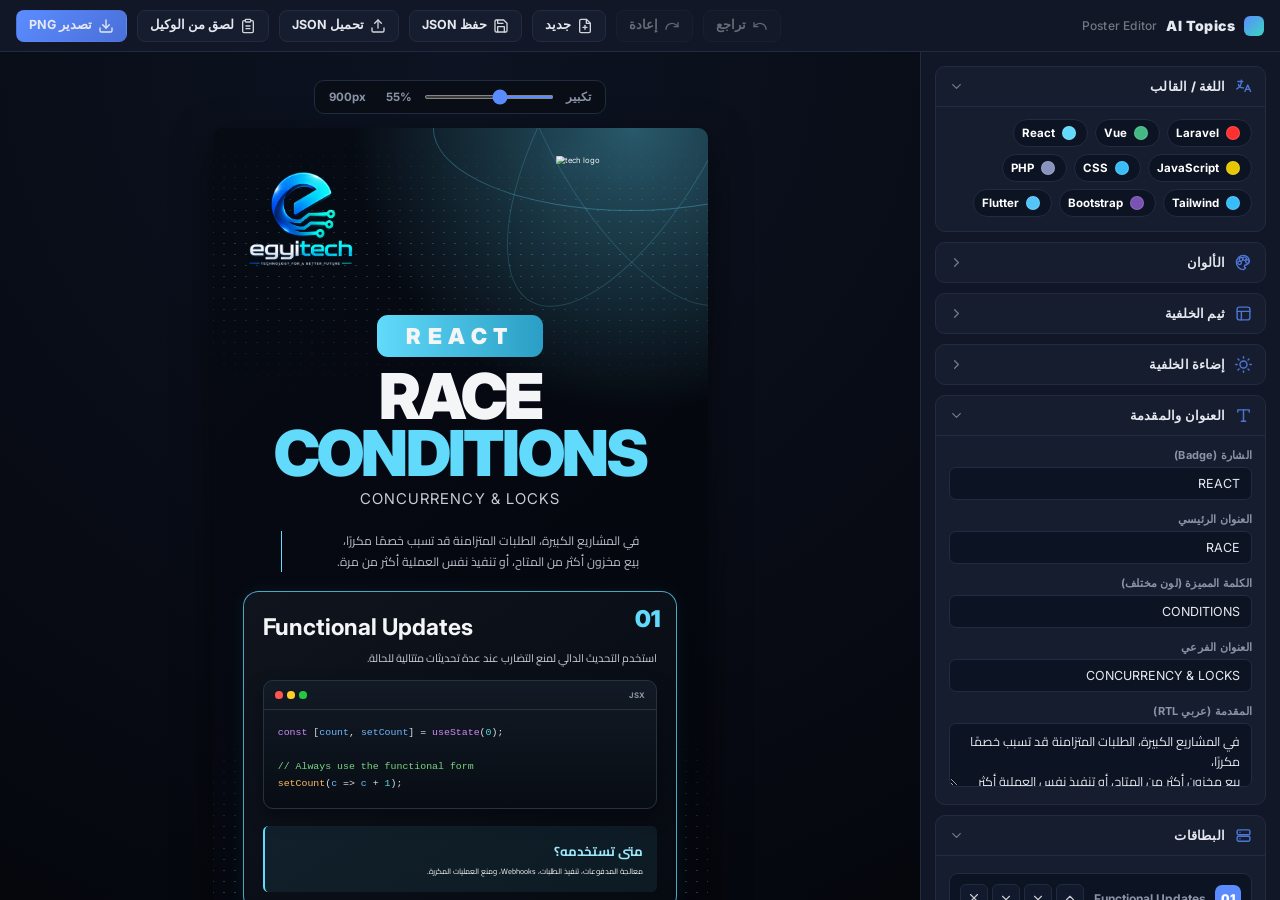
==== commit 5a4b9ecc: "feat: implement agent design paste feature with modal and JSON handling" ====
--- a/index.html
+++ b/index.html
@@ -40,6 +40,10 @@
     <svg class="ti" viewBox="0 0 24 24" fill="none" stroke="currentColor" stroke-width="2" stroke-linecap="round" stroke-linejoin="round"><path d="M21 15v4a2 2 0 0 1-2 2H5a2 2 0 0 1-2-2v-4"/><polyline points="17 8 12 3 7 8"/><line x1="12" y1="3" x2="12" y2="15"/></svg>
     <span>تحميل JSON</span>
   </button>
+  <button type="button" class="tbtn" id="btnAgent" title="لصق تصميم من وكيل ذكاء اصطناعي">
+    <svg class="ti" viewBox="0 0 24 24" fill="none" stroke="currentColor" stroke-width="2" stroke-linecap="round" stroke-linejoin="round"><rect x="8" y="2" width="8" height="4" rx="1"/><path d="M16 4h2a2 2 0 0 1 2 2v14a2 2 0 0 1-2 2H6a2 2 0 0 1-2-2V6a2 2 0 0 1 2-2h2"/><path d="M9 12h6"/><path d="M9 16h6"/></svg>
+    <span>لصق من الوكيل</span>
+  </button>
   <button type="button" class="tbtn primary" id="btnExport" title="تصدير صورة PNG">
     <svg class="ti" viewBox="0 0 24 24" fill="none" stroke="currentColor" stroke-width="2" stroke-linecap="round" stroke-linejoin="round"><path d="M21 15v4a2 2 0 0 1-2 2H5a2 2 0 0 1-2-2v-4"/><polyline points="7 10 12 15 17 10"/><line x1="12" y1="15" x2="12" y2="3"/></svg>
     <span>تصدير PNG</span>
@@ -60,6 +64,25 @@
     </div>
     <div class="poster-stage" id="stage"></div>
   </main>
+</div>
+
+<div class="modal-overlay" id="agentModal" hidden>
+  <div class="modal" role="dialog" aria-modal="true" aria-labelledby="agentModalTitle">
+    <div class="modal-h">
+      <span id="agentModalTitle">لصق تصميم من الوكيل</span>
+      <button type="button" class="tbtn" id="btnAgentClose" aria-label="إغلاق">
+        <svg class="ti" viewBox="0 0 24 24" fill="none" stroke="currentColor" stroke-width="2" stroke-linecap="round" stroke-linejoin="round"><line x1="18" y1="6" x2="6" y2="18"/><line x1="6" y1="6" x2="18" y2="18"/></svg>
+      </button>
+    </div>
+    <p class="modal-hint">الصق هنا كود JSON الذي ولّده الوكيل (يقبل أيضًا كودًا ملفوفًا بـ ```json).</p>
+    <textarea id="agentInput" dir="ltr" spellcheck="false" placeholder='{"lang":"laravel","badge":"LARAVEL",...}'></textarea>
+    <div class="modal-err" id="agentError" hidden></div>
+    <div class="modal-f">
+      <button type="button" class="tbtn" id="btnAgentCopySpec">نسخ التعليمات للوكيل</button>
+      <div style="flex:1"></div>
+      <button type="button" class="tbtn primary" id="btnAgentApply">تطبيق التصميم</button>
+    </div>
+  </div>
 </div>
 
 <div class="toast" id="toast" role="status" aria-live="polite" aria-atomic="true"></div>
--- a/styles.css
+++ b/styles.css
@@ -117,7 +117,7 @@
 .poster-stage{transform-origin:top center}
 .poster-export-stage{position:fixed;left:0;top:0;z-index:-2147483647;pointer-events:none;transform:none!important}
 .poster-export-stage .poster{transform:none!important}
-.poster{position:relative;overflow:hidden;min-height:var(--poster-min-height,1500px);padding:58px 55px 110px;background:radial-gradient(circle at 85% 0%, rgba(97,218,251,.38), transparent 30%),linear-gradient(135deg,#070b14,#03050b);border-radius:18px;box-shadow:0 25px 70px rgba(0,0,0,.55);width:var(--poster-width,900px);color:var(--white,#f4f5f7);font-family:Inter,Arial,sans-serif}
+.poster{position:relative;overflow:hidden;min-height:var(--poster-min-height,1500px);padding:58px 55px 110px;background:radial-gradient(circle at var(--bg-hl-x,85%) var(--bg-hl-y,0%), rgba(var(--bg-hl-r,97),var(--bg-hl-g,218),var(--bg-hl-b,251),var(--bg-hl-opacity,0.38)), transparent var(--bg-hl-size,30%)),linear-gradient(135deg,#070b14,#03050b);border-radius:18px;box-shadow:0 25px 70px rgba(0,0,0,.55);width:var(--poster-width,900px);color:var(--white,#f4f5f7);font-family:Inter,Arial,sans-serif}
 .poster:before{content:"";position:absolute;inset:0;pointer-events:none;opacity:.5;background-image:radial-gradient(var(--red,#61dafb) 1.5px,transparent 1.5px);background-size:20px 20px;background-position:calc(100% - 50px) 80px;-webkit-mask-image:linear-gradient(to bottom,transparent 0,black 15%,transparent 32%,transparent 70%,black 90%);mask-image:linear-gradient(to bottom,transparent 0,black 15%,transparent 32%,transparent 70%,black 90%)}
 .curve{position:absolute;width:680px;height:680px;border:1px solid rgba(97,218,251,.28);border-radius:50%;right:-260px;top:-320px}
 .curve:after{content:"";position:absolute;width:100%;height:100%;border:1px solid rgba(97,218,251,.18);border-radius:50%;transform:scale(.78)}
@@ -125,7 +125,7 @@
 .logo-abs{position:absolute;z-index:3}
 .logo-abs .user-logo{display:block;width:100%;height:auto}
 .user-logo{display:block;width:100%;height:auto}
-.tech-logo{position:absolute;right:45px;top:50px;width:230px;height:190px;object-fit:contain;filter:drop-shadow(0 0 25px rgba(97,218,251,.35));z-index:2}
+.tech-logo{position:absolute;right:45px;top:50px;width:230px;height:190px;object-fit:contain;z-index:2}
 .title{position:relative;z-index:2;margin-top:72px;text-align:center}
 .badge{display:inline-block;background:linear-gradient(90deg,var(--red,#61dafb),var(--red2,#2a9ec4));padding:15px 52px;border-radius:20px;font-size:40px;font-weight:900;letter-spacing:12px}
 .tips{font-size:115px;line-height:.9;font-weight:1000;margin:20px 0 14px;letter-spacing:-5px}
@@ -323,6 +323,18 @@
   .iconbtn .ibi{width:15px;height:15px}
 }
 
+/* agent paste modal */
+.modal-overlay{position:fixed;inset:0;background:rgba(4,7,13,.75);display:flex;align-items:center;justify-content:center;z-index:200;padding:20px}
+.modal-overlay[hidden]{display:none}
+.modal{background:var(--ui-panel);border:1px solid var(--ui-line);border-radius:12px;box-shadow:var(--ui-shadow);width:min(640px,100%);padding:18px;display:flex;flex-direction:column;gap:12px}
+.modal-h{display:flex;align-items:center;justify-content:space-between;font-weight:900;font-size:15px}
+.modal-hint{font-size:11.5px;color:var(--ui-muted);margin:0}
+.modal textarea{width:100%;min-height:220px;background:#0c1322;border:1px solid var(--ui-line);color:var(--ui-txt);padding:10px 12px;border-radius:8px;font-family:'Courier New',monospace;font-size:12px;line-height:1.6;resize:vertical;outline:none;text-align:left}
+.modal textarea:focus{border-color:var(--ui-accent);box-shadow:0 0 0 3px rgba(91,140,255,.15)}
+.modal-err{background:rgba(255,91,91,.12);border:1px solid var(--ui-red);color:var(--ui-red);border-radius:8px;padding:8px 12px;font-size:12px;font-weight:700}
+.modal-err[hidden]{display:none}
+.modal-f{display:flex;align-items:center;gap:8px}
+
 /* ---- REDUCED MOTION ---- */
 @media (prefers-reduced-motion: reduce){
   *,*::before,*::after{animation-duration:.01ms !important;animation-iteration-count:1 !important;transition-duration:.01ms !important;scroll-behavior:auto !important;}
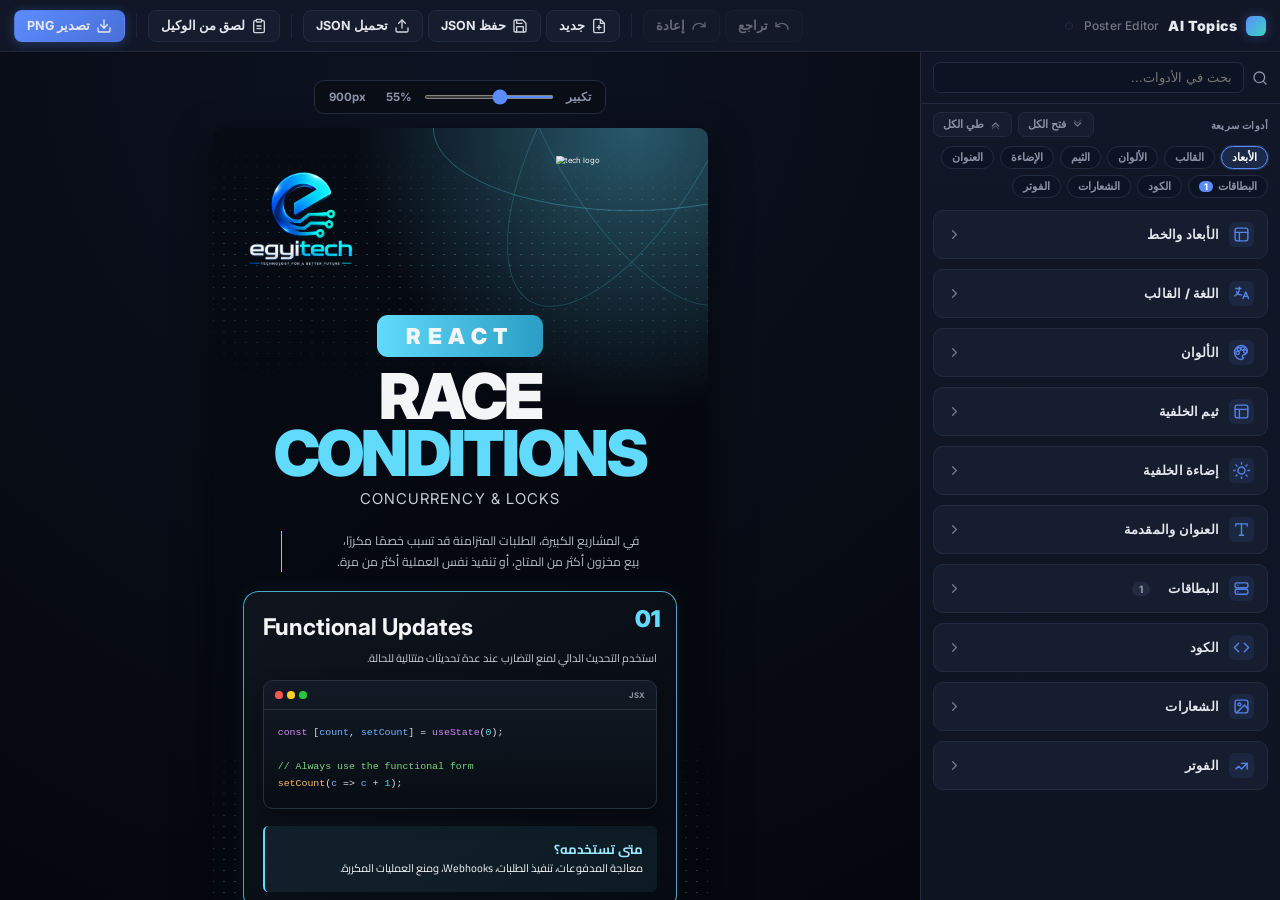
==== commit c9b2d073: "Refactor topbar controls and enhance UI responsiveness - Grouped undo/redo buttons and project manag" ====
--- a/index.html
+++ b/index.html
@@ -14,37 +14,44 @@
 <body>
 <a href="#main-content" class="skip-link">تخطي إلى المعاينة</a>
 <header class="topbar" role="banner" aria-label="شريط أدوات AI Topics">
-  <div class="brand"><div class="dot"></div>AI Topics <span class="brand-sub">Poster Editor</span></div>
+  <div class="brand"><div class="dot"></div><span class="brand-name">AI Topics</span> <span class="brand-sub">Poster Editor</span><span class="brand-status" id="brandStatus" title="لا توجد تغييرات غير محفوظة" aria-live="polite"></span></div>
   <button type="button" class="tbtn sidebar-toggle" id="sidebarToggle" aria-label="إظهار/إخفاء لوحة التحكم" aria-expanded="false" aria-controls="sidebar">
     <svg class="ti" viewBox="0 0 24 24" fill="none" stroke="currentColor" stroke-width="2" stroke-linecap="round" stroke-linejoin="round"><line x1="3" y1="6" x2="21" y2="6"/><line x1="3" y1="12" x2="21" y2="12"/><line x1="3" y1="18" x2="21" y2="18"/></svg>
     <span>اللوحة</span>
   </button>
   <div class="spacer" aria-hidden="true"></div>
-  <button type="button" class="tbtn" id="btnUndo" title="تراجع (Ctrl+Z)">
-    <svg class="ti" viewBox="0 0 24 24" fill="none" stroke="currentColor" stroke-width="2" stroke-linecap="round" stroke-linejoin="round"><path d="M3 7v6h6"/><path d="M21 17a9 9 0 0 0-9-9 9 9 0 0 0-6 2.3L3 13"/></svg>
-    <span>تراجع</span>
-  </button>
-  <button type="button" class="tbtn" id="btnRedo" title="إعادة (Ctrl+Y)">
-    <svg class="ti" viewBox="0 0 24 24" fill="none" stroke="currentColor" stroke-width="2" stroke-linecap="round" stroke-linejoin="round"><path d="M21 7v6h-6"/><path d="M3 17a9 9 0 0 1 9-9 9 9 0 0 1 6 2.3L21 13"/></svg>
-    <span>إعادة</span>
-  </button>
-  <button type="button" class="tbtn" id="btnNew" title="مشروع جديد">
-    <svg class="ti" viewBox="0 0 24 24" fill="none" stroke="currentColor" stroke-width="2" stroke-linecap="round" stroke-linejoin="round"><path d="M14 2H6a2 2 0 0 0-2 2v16a2 2 0 0 0 2 2h12a2 2 0 0 0 2-2V8z"/><polyline points="14 2 14 8 20 8"/><line x1="12" y1="11" x2="12" y2="17"/><line x1="9" y1="14" x2="15" y2="14"/></svg>
-    <span>جديد</span>
-  </button>
-  <button type="button" class="tbtn" id="btnSave" title="حفظ المشروع (JSON)">
-    <svg class="ti" viewBox="0 0 24 24" fill="none" stroke="currentColor" stroke-width="2" stroke-linecap="round" stroke-linejoin="round"><path d="M19 21H5a2 2 0 0 1-2-2V5a2 2 0 0 1 2-2h11l5 5v11a2 2 0 0 1-2 2z"/><polyline points="17 21 17 13 7 13 7 21"/><polyline points="7 3 7 8 15 8"/></svg>
-    <span>حفظ JSON</span>
-  </button>
-  <button type="button" class="tbtn" id="btnLoad" title="تحميل مشروع (JSON)">
-    <svg class="ti" viewBox="0 0 24 24" fill="none" stroke="currentColor" stroke-width="2" stroke-linecap="round" stroke-linejoin="round"><path d="M21 15v4a2 2 0 0 1-2 2H5a2 2 0 0 1-2-2v-4"/><polyline points="17 8 12 3 7 8"/><line x1="12" y1="3" x2="12" y2="15"/></svg>
-    <span>تحميل JSON</span>
-  </button>
+  <div class="tb-group" role="group" aria-label="التراجع والإعادة">
+    <button type="button" class="tbtn" id="btnUndo" title="تراجع (Ctrl+Z)" data-kbd="Ctrl+Z">
+      <svg class="ti" viewBox="0 0 24 24" fill="none" stroke="currentColor" stroke-width="2" stroke-linecap="round" stroke-linejoin="round"><path d="M3 7v6h6"/><path d="M21 17a9 9 0 0 0-9-9 9 9 0 0 0-6 2.3L3 13"/></svg>
+      <span>تراجع</span>
+    </button>
+    <button type="button" class="tbtn" id="btnRedo" title="إعادة (Ctrl+Y)" data-kbd="Ctrl+Y">
+      <svg class="ti" viewBox="0 0 24 24" fill="none" stroke="currentColor" stroke-width="2" stroke-linecap="round" stroke-linejoin="round"><path d="M21 7v6h-6"/><path d="M3 17a9 9 0 0 1 9-9 9 9 0 0 1 6 2.3L21 13"/></svg>
+      <span>إعادة</span>
+    </button>
+  </div>
+  <div class="tb-sep" aria-hidden="true"></div>
+  <div class="tb-group" role="group" aria-label="إدارة المشروع">
+    <button type="button" class="tbtn" id="btnNew" title="مشروع جديد">
+      <svg class="ti" viewBox="0 0 24 24" fill="none" stroke="currentColor" stroke-width="2" stroke-linecap="round" stroke-linejoin="round"><path d="M14 2H6a2 2 0 0 0-2 2v16a2 2 0 0 0 2 2h12a2 2 0 0 0 2-2V8z"/><polyline points="14 2 14 8 20 8"/><line x1="12" y1="11" x2="12" y2="17"/><line x1="9" y1="14" x2="15" y2="14"/></svg>
+      <span>جديد</span>
+    </button>
+    <button type="button" class="tbtn" id="btnSave" title="حفظ المشروع (JSON)" data-kbd="Ctrl+S">
+      <svg class="ti" viewBox="0 0 24 24" fill="none" stroke="currentColor" stroke-width="2" stroke-linecap="round" stroke-linejoin="round"><path d="M19 21H5a2 2 0 0 1-2-2V5a2 2 0 0 1 2-2h11l5 5v11a2 2 0 0 1-2 2z"/><polyline points="17 21 17 13 7 13 7 21"/><polyline points="7 3 7 8 15 8"/></svg>
+      <span>حفظ JSON</span>
+    </button>
+    <button type="button" class="tbtn" id="btnLoad" title="تحميل مشروع (JSON)">
+      <svg class="ti" viewBox="0 0 24 24" fill="none" stroke="currentColor" stroke-width="2" stroke-linecap="round" stroke-linejoin="round"><path d="M21 15v4a2 2 0 0 1-2 2H5a2 2 0 0 1-2-2v-4"/><polyline points="17 8 12 3 7 8"/><line x1="12" y1="3" x2="12" y2="15"/></svg>
+      <span>تحميل JSON</span>
+    </button>
+  </div>
+  <div class="tb-sep" aria-hidden="true"></div>
   <button type="button" class="tbtn" id="btnAgent" title="لصق تصميم من وكيل ذكاء اصطناعي">
     <svg class="ti" viewBox="0 0 24 24" fill="none" stroke="currentColor" stroke-width="2" stroke-linecap="round" stroke-linejoin="round"><rect x="8" y="2" width="8" height="4" rx="1"/><path d="M16 4h2a2 2 0 0 1 2 2v14a2 2 0 0 1-2 2H6a2 2 0 0 1-2-2V6a2 2 0 0 1 2-2h2"/><path d="M9 12h6"/><path d="M9 16h6"/></svg>
     <span>لصق من الوكيل</span>
   </button>
-  <button type="button" class="tbtn primary" id="btnExport" title="تصدير صورة PNG">
+  <div class="tb-sep" aria-hidden="true"></div>
+  <button type="button" class="tbtn primary" id="btnExport" title="تصدير صورة PNG" data-kbd="Ctrl+E">
     <svg class="ti" viewBox="0 0 24 24" fill="none" stroke="currentColor" stroke-width="2" stroke-linecap="round" stroke-linejoin="round"><path d="M21 15v4a2 2 0 0 1-2 2H5a2 2 0 0 1-2-2v-4"/><polyline points="7 10 12 15 17 10"/><line x1="12" y1="15" x2="12" y2="3"/></svg>
     <span>تصدير PNG</span>
   </button>
--- a/styles.css
+++ b/styles.css
@@ -11,38 +11,93 @@
 input,textarea,select{font-family:inherit}
 
 /* topbar */
-.topbar{height:52px;display:flex;align-items:center;gap:10px;padding:0 16px;background:var(--ui-panel);border-bottom:1px solid var(--ui-line);position:relative;z-index:5}
+.topbar{height:52px;display:flex;align-items:center;gap:8px;padding:0 14px;background:var(--ui-panel);border-bottom:1px solid var(--ui-line);position:relative;z-index:5;box-shadow:0 1px 0 rgba(0,0,0,.25)}
 .topbar .brand{display:flex;align-items:center;gap:9px;font-weight:900;letter-spacing:.4px;font-size:14px}
-.topbar .brand .dot{width:20px;height:20px;border-radius:6px;background:linear-gradient(135deg,var(--ui-accent),var(--ui-accent2));flex-shrink:0}
+.topbar .brand .brand-name{display:inline-flex;align-items:center}
+.topbar .brand .dot{width:20px;height:20px;border-radius:6px;background:linear-gradient(135deg,var(--ui-accent),var(--ui-accent2));flex-shrink:0;box-shadow:0 0 12px rgba(91,140,255,.35)}
 .topbar .brand .brand-sub{opacity:.45;font-weight:500;font-size:12px;letter-spacing:.2px}
+.topbar .brand .brand-status{width:8px;height:8px;border-radius:50%;background:transparent;border:1px solid var(--ui-line);flex-shrink:0;margin-inline-start:2px;transition:background .2s,box-shadow .2s,border-color .2s}
+.topbar .brand .brand-status.dirty{background:var(--ui-accent2);border-color:var(--ui-accent2);box-shadow:0 0 8px rgba(58,214,192,.6);animation:pulseDot 2s ease-in-out infinite}
+@keyframes pulseDot{0%,100%{opacity:1}50%{opacity:.5}}
 .topbar .spacer{flex:1}
-.tbtn{background:var(--ui-panel2);border:1px solid var(--ui-line);color:var(--ui-txt);padding:7px 12px;border-radius:8px;font-size:12.5px;font-weight:700;display:inline-flex;align-items:center;gap:6px;transition:.15s;line-height:1;white-space:nowrap}
-.tbtn .ti{width:16px;height:16px;flex-shrink:0;opacity:.9}
-.tbtn:hover{background:#1d2640;border-color:#2c3756}
+.tb-group{display:flex;align-items:center;gap:5px;position:relative}
+.tb-sep{width:1px;height:24px;background:var(--ui-line);flex-shrink:0;margin:0 3px;opacity:.7}
+.tbtn{background:var(--ui-panel2);border:1px solid var(--ui-line);color:var(--ui-txt);padding:7px 12px;border-radius:8px;font-size:12.5px;font-weight:700;display:inline-flex;align-items:center;gap:6px;transition:background .15s,border-color .15s,transform .1s,box-shadow .15s,line-height:1;white-space:nowrap;cursor:pointer;position:relative}
+.tbtn .ti{width:16px;height:16px;flex-shrink:0;opacity:.9;transition:opacity .15s}
+.tbtn:hover{background:#1d2640;border-color:#2c3756;box-shadow:0 2px 8px rgba(0,0,0,.2)}
 .tbtn:hover .ti{opacity:1}
+.tbtn:active{transform:translateY(1px)}
 .tbtn:disabled{opacity:.4;cursor:not-allowed}
-.tbtn.primary{background:linear-gradient(135deg,var(--ui-accent),#4a6fd8);border-color:transparent}
+.tbtn.primary{background:linear-gradient(135deg,var(--ui-accent),#4a6fd8);border-color:transparent;box-shadow:0 2px 12px rgba(91,140,255,.3)}
 .tbtn.primary .ti{opacity:1}
-.tbtn.primary:hover{filter:brightness(1.1)}
+.tbtn.primary:hover{filter:brightness(1.1);box-shadow:0 4px 16px rgba(91,140,255,.45)}
 .tbtn.danger{color:var(--ui-red)}
+/* keyboard shortcut tooltip via data-kbd */
+.tbtn[data-kbd]::after{content:attr(data-kbd);position:absolute;inset-block-end:calc(100% + 6px);inset-inline-start:50%;transform:translateX(-50%) translateY(4px);background:#05070d;color:var(--ui-muted);border:1px solid var(--ui-line);border-radius:5px;padding:3px 7px;font-size:10px;font-weight:700;font-family:'Courier New',monospace;letter-spacing:.3px;white-space:nowrap;opacity:0;pointer-events:none;transition:opacity .15s,transform .15s;z-index:10;box-shadow:0 4px 12px rgba(0,0,0,.4)}
+.tbtn[data-kbd]:hover::after{opacity:1;transform:translateX(-50%) translateY(0)}
 
 /* layout */
 .app{display:flex;height:calc(100% - 52px)}
-.sidebar{width:360px;flex-shrink:0;background:var(--ui-panel);border-left:1px solid var(--ui-line);overflow-y:auto;padding:14px}
-.sidebar::-webkit-scrollbar{width:10px}
-.sidebar::-webkit-scrollbar-thumb{background:#2a3450;border-radius:6px}
+.sidebar{width:360px;flex-shrink:0;background:linear-gradient(180deg,var(--ui-panel),#0e1422);border-left:1px solid var(--ui-line);overflow-y:auto;padding:12px}
+.sidebar::-webkit-scrollbar{width:8px}
+.sidebar::-webkit-scrollbar-track{background:transparent}
+.sidebar::-webkit-scrollbar-thumb{background:#2a3450;border-radius:6px;border:2px solid transparent;background-clip:padding-box}
+.sidebar::-webkit-scrollbar-thumb:hover{background:#3a4660;background-clip:padding-box}
 .preview-wrap{flex:1;overflow:auto;background:radial-gradient(circle at 50% 0%,#0d1322,#05070d);display:flex;flex-direction:column;align-items:center;padding:28px 20px 60px;gap:14px}
 .preview-wrap::-webkit-scrollbar{width:12px;height:12px}
 .preview-wrap::-webkit-scrollbar-thumb{background:#2a3450;border-radius:6px}
 
+/* sidebar search */
+.sb-search{position:sticky;top:-12px;z-index:4;margin:-12px -12px 10px;padding:10px 12px;background:rgba(17,23,38,.92);backdrop-filter:blur(8px);border-bottom:1px solid var(--ui-line);display:flex;align-items:center;gap:8px}
+.sb-search .sb-search-ic{width:16px;height:16px;color:var(--ui-muted);flex-shrink:0}
+.sb-search input{flex:1;background:#0c1322;border:1px solid var(--ui-line);color:var(--ui-txt);padding:7px 11px;border-radius:7px;font-size:12.5px;outline:none;transition:.15s}
+.sb-search input:focus{border-color:var(--ui-accent);box-shadow:0 0 0 3px rgba(91,140,255,.15)}
+.sb-search input::-webkit-search-cancel-button{appearance:none;width:14px;height:14px;cursor:pointer}
+
+/* sidebar quick actions + section navigation */
+.sb-actions{margin:-2px 0 12px;display:flex;flex-direction:column;gap:9px}
+.sb-actions-row{display:flex;align-items:center;gap:8px}
+.sb-actions-label{font-size:10px;font-weight:800;color:var(--ui-muted);letter-spacing:.4px;text-transform:uppercase;flex-shrink:0}
+.sb-actions-btns{display:flex;gap:6px;margin-inline-start:auto}
+.sb-mini{display:inline-flex;align-items:center;gap:5px;padding:5px 9px;background:var(--ui-panel2);border:1px solid var(--ui-line);color:var(--ui-muted);border-radius:7px;font-size:11px;font-weight:700;cursor:pointer;transition:.15s;line-height:1}
+.sb-mini svg{width:13px;height:13px;flex-shrink:0;opacity:.85}
+.sb-mini:hover{border-color:var(--ui-accent);color:var(--ui-txt);background:#15203a}
+.sb-mini:hover svg{opacity:1}
+.sb-mini:active{transform:translateY(1px)}
+.sb-nav{display:flex;flex-wrap:wrap;gap:6px}
+.sb-nav-chip{display:inline-flex;align-items:center;gap:5px;padding:5px 10px;background:#0c1322;border:1px solid var(--ui-line);color:var(--ui-muted);border-radius:14px;font-size:11px;font-weight:700;cursor:pointer;transition:.15s;line-height:1;white-space:nowrap}
+.sb-nav-chip:hover{border-color:var(--ui-accent);color:var(--ui-txt);background:#15203a;transform:translateY(-1px)}
+.sb-nav-chip.active{background:rgba(91,140,255,.16);border-color:var(--ui-accent);color:#fff;box-shadow:0 0 0 1px rgba(91,140,255,.25)}
+.sb-nav-chip .chip-cnt{background:var(--ui-accent);color:#fff;font-size:9px;font-weight:800;padding:1px 5px;border-radius:8px;min-width:14px;text-align:center}
+.sb-nav-chip.active .chip-cnt{background:#fff;color:var(--ui-accent)}
+
+/* section flash highlight on jump */
+.sec.flash{animation:secFlash .9s ease-out}
+@keyframes secFlash{0%{box-shadow:0 0 0 0 rgba(91,140,255,.55),0 0 0 1px var(--ui-accent)}30%{box-shadow:0 0 0 4px rgba(91,140,255,.18),0 0 0 1px var(--ui-accent)}100%{box-shadow:0 0 0 0 rgba(91,140,255,0)}}
+.sec.flash .sec-h{background:rgba(91,140,255,.10)!important}
+
+/* floating back-to-top button (inside sidebar) */
+.sb-back-top{position:sticky;bottom:14px;margin-inline-start:auto;margin-top:14px;width:34px;height:34px;border-radius:50%;border:1px solid var(--ui-line);background:rgba(17,23,38,.92);backdrop-filter:blur(6px);color:var(--ui-txt);display:flex;align-items:center;justify-content:center;cursor:pointer;opacity:0;transform:translateY(8px) scale(.9);pointer-events:none;transition:.2s;z-index:5;box-shadow:0 4px 14px rgba(0,0,0,.4);padding:0}
+.sb-back-top svg{width:16px;height:16px}
+.sb-back-top.show{opacity:1;transform:translateY(0) scale(1);pointer-events:auto}
+.sb-back-top:hover{border-color:var(--ui-accent);color:var(--ui-accent);background:#15203a}
+
 /* sidebar sections */
-.sec{background:var(--ui-panel2);border:1px solid var(--ui-line);border-radius:10px;margin-bottom:10px;overflow:hidden}
-.sec-h{display:flex;align-items:center;gap:10px;padding:11px 13px;cursor:pointer;user-select:none;font-weight:800;font-size:12.5px;letter-spacing:.2px;width:100%;text-align:start}
-.sec-h .ic{width:17px;height:17px;flex-shrink:0;opacity:.8;color:var(--ui-accent)}
-.sec-h .arr{width:15px;height:15px;flex-shrink:0;margin-inline-start:auto;opacity:.45;transition:transform .2s ease}
+.sec{background:var(--ui-panel2);border:1px solid var(--ui-line);border-radius:10px;margin-bottom:10px;overflow:hidden;transition:border-color .2s,box-shadow .2s;scroll-margin-top:54px}
+.sec:hover{border-color:#2a3450}
+.sec.open{border-color:rgba(91,140,255,.28)}
+.sec-h{display:flex;align-items:center;gap:10px;padding:11px 13px;cursor:pointer;user-select:none;font-weight:800;font-size:12.5px;letter-spacing:.2px;width:100%;text-align:start;transition:background .15s,color .15s}
+.sec-h:hover{background:rgba(91,140,255,.06)}
+.sec.open .sec-h{background:rgba(91,140,255,.05);color:#fff}
+.sec-h .ic{width:17px;height:17px;flex-shrink:0;opacity:.9;color:var(--ui-accent);padding:4px;border-radius:6px;background:rgba(91,140,255,.10);box-sizing:content-box;transition:background .15s,opacity .15s}
+.sec-h:hover .ic{background:rgba(91,140,255,.18);opacity:1}
+.sec-cnt{margin-inline-start:8px;background:var(--ui-line);color:var(--ui-muted);font-size:10px;font-weight:800;padding:1px 7px;border-radius:10px;min-width:18px;text-align:center;transition:background .15s,color .15s}
+.sec.open .sec-cnt{background:var(--ui-accent);color:#fff}
+.sec-h .arr{width:15px;height:15px;flex-shrink:0;margin-inline-start:auto;opacity:.45;transition:transform .25s ease}
 .sec.open .sec-h .arr{transform:rotate(90deg)}
-.sec-b{display:none;padding:8px 13px 14px;border-top:1px solid var(--ui-line)}
-.sec.open .sec-b{display:block}
+.sec-b{display:block;max-height:0;overflow:hidden;transition:max-height .35s cubic-bezier(.4,0,.2,1)}
+.sec.open .sec-b{max-height:2000px}
+.sec-b-w{padding:8px 13px 14px}
 
 .fld{margin-top:12px}
 .fld:first-child{margin-top:4px}
@@ -54,6 +109,16 @@
 .row{display:flex;gap:8px}
 .row>*{flex:1}
 
+/* custom range sliders */
+.sidebar input[type=range]{-webkit-appearance:none;appearance:none;width:100%;height:6px;border-radius:3px;background:var(--ui-line);outline:none;cursor:pointer;transition:background .15s}
+.sidebar input[type=range]:hover{background:#2a3450}
+.sidebar input[type=range]::-webkit-slider-thumb{-webkit-appearance:none;appearance:none;width:15px;height:15px;border-radius:50%;background:var(--ui-accent);border:2px solid var(--ui-panel2);box-shadow:0 0 0 1px var(--ui-accent),0 2px 6px rgba(0,0,0,.3);transition:transform .15s,box-shadow .15s}
+.sidebar input[type=range]::-webkit-slider-thumb:hover{transform:scale(1.2);box-shadow:0 0 0 1px var(--ui-accent),0 0 0 5px rgba(91,140,255,.18),0 2px 8px rgba(0,0,0,.4)}
+.sidebar input[type=range]::-webkit-slider-thumb:active{transform:scale(1.1)}
+.sidebar input[type=range]::-moz-range-thumb{width:13px;height:13px;border-radius:50%;background:var(--ui-accent);border:2px solid var(--ui-panel2);box-shadow:0 0 0 1px var(--ui-accent),0 2px 6px rgba(0,0,0,.3);cursor:pointer;transition:transform .15s}
+.sidebar input[type=range]::-moz-range-thumb:hover{transform:scale(1.2)}
+.sidebar input[type=range]::-moz-range-track{height:6px;border-radius:3px;background:var(--ui-line)}
+
 /* color */
 .color-grid{display:grid;grid-template-columns:1fr 1fr;gap:8px}
 .color-cell{display:flex;align-items:center;gap:8px;background:#0c1322;border:1px solid var(--ui-line);border-radius:7px;padding:5px 8px}
@@ -70,9 +135,51 @@
 
 /* theme picker */
 .themes{display:grid;grid-template-columns:1fr 1fr;gap:8px;margin-top:4px}
-.theme-opt{position:relative;border:1px solid var(--ui-line);border-radius:8px;overflow:hidden;cursor:pointer;aspect-ratio:16/9;background:#050811}
-.theme-opt .nm{position:absolute;bottom:0;left:0;right:0;padding:4px 6px;font-size:10px;font-weight:800;background:rgba(0,0,0,.6);text-align:center;letter-spacing:.2px}
+.theme-opt{position:relative;border:1px solid var(--ui-line);border-radius:8px;overflow:hidden;cursor:pointer;aspect-ratio:16/9;background:#050811;padding:0}
+.theme-opt .th-prev{position:absolute;inset:0;pointer-events:none;overflow:hidden}
+.theme-opt .nm{position:absolute;bottom:0;left:0;right:0;padding:4px 6px;font-size:10px;font-weight:800;background:rgba(0,0,0,.6);text-align:center;letter-spacing:.2px;z-index:2}
 .theme-opt.sel{outline:2px solid var(--ui-accent);outline-offset:-2px}
+
+/* mini theme previews (scaled-down motif of each theme) */
+.th-prev:before,.th-prev:after{content:"";position:absolute;pointer-events:none}
+.th-prev:before{inset:0;background-image:radial-gradient(#61dafb 1px,transparent 1px);background-size:12px 12px;opacity:.5}
+.th-prev:after{width:120px;height:120px;border:1px solid rgba(97,218,251,.4);border-radius:50%;right:-50px;top:-60px}
+.th-prev.theme-react:after{transform:rotate(60deg)}
+.th-prev.theme-vue:before{background-size:14px 14px}
+.th-prev.theme-vue:after{width:0;height:0;border:none;border-radius:0;border-left:60px solid transparent;border-right:60px solid transparent;border-bottom:90px solid rgba(66,184,131,.18);right:-40px;top:-50px}
+.th-prev.theme-js:after{border-radius:18px;width:90px;height:90px}
+.th-prev.theme-css:after{border-radius:0;transform:rotate(10deg)}
+.th-prev.theme-css:before{background-image:linear-gradient(#61dafb 1px,transparent 1px),linear-gradient(90deg,#61dafb 1px,transparent 1px);background-size:14px 14px;opacity:.25}
+.th-prev.theme-php:after{width:130px;height:70px}
+.th-prev.theme-php:before{background-image:radial-gradient(ellipse 5px 2px,#61dafb 1px,transparent 1px);background-size:14px 14px}
+.th-prev.theme-tailwind:after{width:150px;height:60px;transform:scale(.7) translateY(20px)}
+.th-prev.theme-bootstrap:before{background-image:repeating-linear-gradient(90deg,#61dafb 0 1px,transparent 1px 30px);opacity:.25}
+.th-prev.theme-bootstrap:after{border-radius:10px}
+.th-prev.theme-flutter:after{border-radius:14px;transform:rotate(45deg)}
+.th-prev.theme-flutter:before{background-image:linear-gradient(45deg,#61dafb 1px,transparent 1px),linear-gradient(-45deg,#61dafb 1px,transparent 1px);background-size:14px 14px;opacity:.25}
+.th-prev.theme-curves:after{width:130px;height:130px}
+.th-prev.theme-gradient:before{display:none}
+.th-prev.theme-gradient:after{display:none}
+.th-prev.theme-gradient{background:radial-gradient(circle at 70% 30%,#61dafb,transparent 60%),linear-gradient(135deg,#070b14,#03050b)}
+.th-prev.theme-glow:before{display:none}
+.th-prev.theme-glow:after{display:none}
+.th-prev.theme-glow{background:radial-gradient(circle at 50% 0,#61dafb,transparent 55%),linear-gradient(135deg,#070b14,#03050b)}
+.th-prev.theme-particles:before{background-image:radial-gradient(#61dafb 1.5px,transparent 1.5px),radial-gradient(#61dafb 1px,transparent 1px);background-size:30px 30px,15px 15px;background-position:0 0,7px 7px;opacity:.7}
+.th-prev.theme-hexagon:after{width:80px;height:80px;border:none;border-radius:0;clip-path:polygon(25% 0,75% 0,100% 50%,75% 100%,25% 100%,0 50%);background:radial-gradient(circle,rgba(97,218,251,.4),transparent 70%);right:-30px;top:-40px}
+.th-prev.theme-hexagon:before{background-image:radial-gradient(#61dafb 1px,transparent 1px);background-size:18px 10px;opacity:.25}
+.th-prev.theme-mesh:before{display:none}
+.th-prev.theme-mesh:after{display:none}
+.th-prev.theme-mesh{background:radial-gradient(circle at 20% 30%,rgba(97,218,251,.4),transparent 40%),radial-gradient(circle at 80% 40%,rgba(58,214,192,.3),transparent 45%),radial-gradient(circle at 50% 80%,rgba(91,140,255,.3),transparent 50%),linear-gradient(135deg,#070b14,#03050b)}
+.th-prev.theme-aurora:before{display:none}
+.th-prev.theme-aurora:after{display:none}
+.th-prev.theme-aurora{background:linear-gradient(115deg,transparent 30%,rgba(97,218,251,.35) 45%,transparent 60%),linear-gradient(95deg,transparent 40%,rgba(58,214,192,.25) 55%,transparent 70%),linear-gradient(135deg,#070b14,#03050b)}
+.th-prev.theme-waves:before{background-image:radial-gradient(ellipse 100% 12px at 50% 0,#61dafb 0,transparent 100%),radial-gradient(ellipse 100% 12px at 50% 100%,#61dafb 0,transparent 100%);background-size:100% 24px,100% 24px;background-position:0 0,0 12px;opacity:.25}
+.th-prev.theme-waves:after{background:repeating-linear-gradient(180deg,transparent 0,transparent 22px,rgba(97,218,251,.15) 22px,rgba(97,218,251,.15) 24px);border:none;width:auto;height:auto;inset:0;border-radius:0;right:auto;top:auto}
+.th-prev.theme-minimal:before{display:none}
+.th-prev.theme-minimal:after{display:none}
+.th-prev.theme-minimal{background:linear-gradient(160deg,#0a0f1a,#05070d)}
+.th-prev.theme-grid:before{background-image:linear-gradient(#61dafb 1px,transparent 1px),linear-gradient(90deg,#61dafb 1px,transparent 1px),linear-gradient(rgba(97,218,251,.4) 1px,transparent 1px),linear-gradient(90deg,rgba(97,218,251,.4) 1px,transparent 1px);background-size:60px 60px,60px 60px,12px 12px,12px 12px;opacity:.3}
+.th-prev.theme-grid:after{border-radius:0;width:90px;height:90px;transform:scale(.6)}
 
 /* cards */
 .card-item{background:#0c1322;border:1px solid var(--ui-line);border-radius:9px;padding:10px;margin-top:9px}
@@ -103,6 +210,10 @@
 .addbtn{width:100%;padding:9px;border:1px dashed var(--ui-line);background:transparent;color:var(--ui-muted);border-radius:8px;font-weight:700;font-size:12px;margin-top:9px;transition:.15s;display:inline-flex;align-items:center;justify-content:center;gap:6px}
 .addbtn .abi{width:15px;height:15px;flex-shrink:0}
 .addbtn:hover{border-color:var(--ui-accent);color:var(--ui-accent);background:#15203a}
+.tpl-row{margin-top:9px}
+.tpl-grid{display:grid;grid-template-columns:1fr 1fr;gap:6px;margin-top:6px}
+.tpl-btn{padding:7px 8px;background:#0c1322;border:1px solid var(--ui-line);color:var(--ui-muted);border-radius:6px;font-size:11px;font-weight:700;cursor:pointer;transition:.15s}
+.tpl-btn:hover{border-color:var(--ui-accent);color:var(--ui-txt);background:#15203a}
 
 /* preview controls */
 .pv-ctrl{position:sticky;top:0;display:flex;align-items:center;gap:10px;background:rgba(10,14,22,.85);backdrop-filter:blur(8px);padding:9px 14px;border-radius:10px;border:1px solid var(--ui-line);z-index:3}
@@ -117,7 +228,7 @@
 .poster-stage{transform-origin:top center}
 .poster-export-stage{position:fixed;left:0;top:0;z-index:-2147483647;pointer-events:none;transform:none!important}
 .poster-export-stage .poster{transform:none!important}
-.poster{position:relative;overflow:hidden;min-height:var(--poster-min-height,1500px);padding:58px 55px 110px;background:radial-gradient(circle at var(--bg-hl-x,85%) var(--bg-hl-y,0%), rgba(var(--bg-hl-r,97),var(--bg-hl-g,218),var(--bg-hl-b,251),var(--bg-hl-opacity,0.38)), transparent var(--bg-hl-size,30%)),linear-gradient(135deg,#070b14,#03050b);border-radius:18px;box-shadow:0 25px 70px rgba(0,0,0,.55);width:var(--poster-width,900px);color:var(--white,#f4f5f7);font-family:Inter,Arial,sans-serif}
+.poster{position:relative;overflow:hidden;min-height:var(--poster-min-height,1500px);padding:58px 55px 110px;background:radial-gradient(circle at var(--bg-hl-x,85%) var(--bg-hl-y,0%), rgba(var(--bg-hl-r,97),var(--bg-hl-g,218),var(--bg-hl-b,251),var(--bg-hl-opacity,0.38)), transparent var(--bg-hl-size,30%)),linear-gradient(135deg,#070b14,#03050b);border-radius:18px;box-shadow:0 25px 70px rgba(0,0,0,.55);width:var(--poster-width,900px);color:var(--white,#f4f5f7);font-family:Inter,Arial,sans-serif;--fs-badge:1;--fs-tips:1;--fs-subtitle:1;--fs-intro:1;--fs-number:1;--fs-cardTitle:1;--fs-cardBody:1;--fs-code:1;--fs-noteTitle:1;--fs-noteText:1;--fs-footer:1}
 .poster:before{content:"";position:absolute;inset:0;pointer-events:none;opacity:.5;background-image:radial-gradient(var(--red,#61dafb) 1.5px,transparent 1.5px);background-size:20px 20px;background-position:calc(100% - 50px) 80px;-webkit-mask-image:linear-gradient(to bottom,transparent 0,black 15%,transparent 32%,transparent 70%,black 90%);mask-image:linear-gradient(to bottom,transparent 0,black 15%,transparent 32%,transparent 70%,black 90%)}
 .curve{position:absolute;width:680px;height:680px;border:1px solid rgba(97,218,251,.28);border-radius:50%;right:-260px;top:-320px}
 .curve:after{content:"";position:absolute;width:100%;height:100%;border:1px solid rgba(97,218,251,.18);border-radius:50%;transform:scale(.78)}
@@ -127,28 +238,49 @@
 .user-logo{display:block;width:100%;height:auto}
 .tech-logo{position:absolute;right:45px;top:50px;width:230px;height:190px;object-fit:contain;z-index:2}
 .title{position:relative;z-index:2;margin-top:72px;text-align:center}
-.badge{display:inline-block;background:linear-gradient(90deg,var(--red,#61dafb),var(--red2,#2a9ec4));padding:15px 52px;border-radius:20px;font-size:40px;font-weight:900;letter-spacing:12px}
-.tips{font-size:115px;line-height:.9;font-weight:1000;margin:20px 0 14px;letter-spacing:-5px}
+.badge{display:inline-block;background:linear-gradient(90deg,var(--red,#61dafb),var(--red2,#2a9ec4));padding:15px 52px;border-radius:20px;font-size:calc(40px * var(--fs-badge,1));font-weight:900;letter-spacing:12px}
+/* badge style variants */
+.badge.badge-pill{border-radius:999px;padding:14px 48px;letter-spacing:10px}
+.badge.badge-bar{border-radius:4px;padding:14px 38px;letter-spacing:14px;background:linear-gradient(90deg,var(--red,#61dafb),var(--red2,#2a9ec4));box-shadow:0 0 24px rgba(97,218,251,.25)}
+.tips{font-size:calc(115px * var(--fs-tips,1));line-height:.9;font-weight:1000;margin:20px 0 14px;letter-spacing:-5px}
 .tips span{color:var(--red,#61dafb)}
-.subtitle{font-size:27px;color:#c9ced7;letter-spacing:2px}
-.intro{margin:42px auto 35px;max-width:650px;font-size:22px;line-height:1.7;color:var(--muted,#b9bec9);border-left:3px solid var(--red,#61dafb);padding-left:24px;text-align:left}
+.subtitle{font-size:calc(27px * var(--fs-subtitle,1));color:#c9ced7;letter-spacing:2px}
+.intro{margin:42px auto 35px;max-width:650px;font-size:calc(22px * var(--fs-intro,1));line-height:1.7;color:var(--muted,#b9bec9);border-left:3px solid var(--red,#61dafb);padding-left:24px;text-align:left}
 .card{position:relative;z-index:2;margin-top:35px;padding:38px 35px 32px;background:linear-gradient(145deg,rgba(16,21,31,.96),rgba(6,10,17,.96));border:1px solid rgba(97,218,251,.75);border-radius:28px;box-shadow:0 0 35px rgba(97,218,251,.07);direction:ltr}
-.number{position:absolute;right:28px;top:23px;color:var(--red,#61dafb);font-size:42px;font-weight:900}
-.card h2{font-size:42px;margin:0 0 15px}
-.card p{font-size:20px;line-height:1.6;color:#c7ccd4;margin:0 0 24px}
+.number{position:absolute;right:28px;top:23px;color:var(--red,#61dafb);font-size:calc(42px * var(--fs-number,1));font-weight:900}
+.card h2{font-size:calc(42px * var(--fs-cardTitle,1));margin:0 0 15px}
+.card p{font-size:calc(20px * var(--fs-cardBody,1));line-height:1.6;color:#c7ccd4;margin:0 0 24px}
 .ar{font-family:'Cairo',Tahoma,Arial,sans-serif;direction:rtl;text-align:right}
 .code{background:linear-gradient(180deg,#121a25,#080d14);border:1px solid #273240;border-radius:18px;overflow:hidden;box-shadow:0 15px 35px rgba(0,0,0,.35)}
 .code-head{height:52px;padding:16px 20px;border-bottom:1px solid #29323d;color:#8f9aa7;display:flex;align-items:center;justify-content:space-between;font-weight:700}
 .dots{display:flex;gap:8px}
 .dot{width:14px;height:14px;border-radius:50%}
 .dot:nth-child(1){background:#ff5550}.dot:nth-child(2){background:#ffcf28}.dot:nth-child(3){background:#25c940}
-pre{margin:0;padding:28px 25px;font:18px/1.7 "Courier New",monospace;color:#d9dee7;white-space:pre-wrap;overflow:auto;direction:ltr;text-align:left}
+pre{margin:0;padding:28px 25px;font-size:calc(18px * var(--fs-code,1));line-height:1.7;font-family:"Courier New",monospace;color:#d9dee7;white-space:pre-wrap;overflow:auto;direction:ltr;text-align:left}
 .k{color:#cf8df4}.fn{color:#ffba63}.var{color:#70b8ff}.str{color:#e2b46d}.comment{color:#7bd482}.red{color:#9be8fd}.cyan{color:#5adce2}
-.footer{position:absolute;bottom:14px;left:50%;transform:translateX(-50%);z-index:3;display:flex;align-items:center;gap:14px;padding:12px 26px;border:1px solid rgba(97,218,251,.55);border-radius:22px;background:rgba(5,8,17,.85);color:#d9dde4;font-size:22px;white-space:nowrap}
+
+/* ===== CODE THEME: light ===== */
+.code-light{background:linear-gradient(180deg,#f6f8fa,#eef1f5);border:1px solid #d0d7de}
+.code-light .code-head{border-bottom:1px solid #d0d7de;color:#57606a}
+.code-light pre{color:#1f2328}
+.code-light .k{color:#8250df}.code-light .fn{color:#953800}.code-light .var{color:#0550ae}.code-light .str{color:#0a3069}.code-light .comment{color:#6e7781}.code-light .red{color:#cf222e}.code-light .cyan{color:#0969da}
+
+/* ===== CODE THEME: high-contrast ===== */
+.code-contrast{background:#000;border:1px solid #00e5ff;box-shadow:0 0 25px rgba(0,229,255,.25)}
+.code-contrast .code-head{border-bottom:1px solid #00e5ff;color:#00e5ff}
+.code-contrast pre{color:#ffffff}
+.code-contrast .k{color:#ff80ff}.code-contrast .fn{color:#ffd866}.code-contrast .var{color:#66d9ff}.code-contrast .str{color:#a6ff8e}.code-contrast .comment{color:#7bd482;font-style:italic}.code-contrast .red{color:#ff6b6b}.code-contrast .cyan{color:#00ffe5}
+
+/* ===== LINE NUMBERS ===== */
+.code-ln pre{counter-reset:ln;padding-left:62px}
+.code-ln pre:before{content:none}
+.code-ln pre > .ln-line{counter-increment:ln}
+.code-ln pre > .ln-line:before{content:counter(ln);display:inline-block;width:38px;margin-left:-48px;margin-right:10px;text-align:right;color:#5a6678;user-select:none;font-size:.9em}
+.footer{position:absolute;bottom:14px;left:50%;transform:translateX(-50%);z-index:3;display:flex;align-items:center;gap:14px;padding:12px 26px;border:1px solid rgba(97,218,251,.55);border-radius:22px;background:rgba(5,8,17,.85);color:#d9dde4;font-size:calc(22px * var(--fs-footer,1));white-space:nowrap}
 .footer svg{width:24px;height:24px;fill:var(--red,#61dafb);flex-shrink:0}
 .footer svg.globe{fill:none;stroke:var(--red,#61dafb);stroke-width:2}
-.note{margin-top:30px;padding:25px;border-left:5px solid var(--red,#61dafb);background:rgba(97,218,251,.08);border-radius:10px}
-.note strong{font-size:24px;color:#9be8fd}
+.note{margin-top:30px;padding:25px;border-left:5px solid var(--red,#61dafb);background:rgba(97,218,251,.08);border-radius:10px;font-size:calc(20px * var(--fs-noteText,1));line-height:1.6}
+.note strong{font-size:calc(24px * var(--fs-noteTitle,1));color:#9be8fd}
 
 /* ===== TIP CARD ===== */
 .card.type-tip{border:1px solid rgba(255,255,255,.18);border-left:8px solid var(--red,#61dafb);background:linear-gradient(145deg,rgba(20,28,42,.96),rgba(10,15,24,.96));box-shadow:0 0 30px rgba(0,0,0,.25);padding:34px 35px 30px}
@@ -156,6 +288,69 @@
 .card.type-tip .tip-icon svg{width:100%;height:100%}
 .card.type-tip h2{margin-inline-start:56px}
 .card.type-tip p{margin-inline-start:56px}
+
+/* ===== WARNING CARD ===== */
+.card.type-warning{border:1px solid rgba(255,180,60,.35);border-left:8px solid #ffb43c;background:linear-gradient(145deg,rgba(40,28,14,.96),rgba(25,18,8,.96));box-shadow:0 0 30px rgba(255,180,60,.10);padding:34px 35px 30px}
+.card.type-warning .tip-icon{position:absolute;left:28px;top:24px;width:42px;height:42px;color:#ffb43c;filter:drop-shadow(0 0 12px rgba(255,180,60,.4))}
+.card.type-warning .tip-icon svg{width:100%;height:100%}
+.card.type-warning h2{margin-inline-start:56px}
+.card.type-warning p{margin-inline-start:56px}
+.card.type-warning .note{border-left-color:#ffb43c;background:rgba(255,180,60,.10)}
+.card.type-warning .note strong{color:#ffd28a}
+
+/* ===== INFO CARD ===== */
+.card.type-info{border:1px solid rgba(91,140,255,.35);border-left:8px solid #5b8cff;background:linear-gradient(145deg,rgba(18,26,46,.96),rgba(10,15,28,.96));box-shadow:0 0 30px rgba(91,140,255,.10);padding:34px 35px 30px}
+.card.type-info .tip-icon{position:absolute;left:28px;top:24px;width:42px;height:42px;color:#5b8cff;filter:drop-shadow(0 0 12px rgba(91,140,255,.4))}
+.card.type-info .tip-icon svg{width:100%;height:100%}
+.card.type-info h2{margin-inline-start:56px}
+.card.type-info p{margin-inline-start:56px}
+.card.type-info .note{border-left-color:#5b8cff;background:rgba(91,140,255,.10)}
+.card.type-info .note strong{color:#a3c0ff}
+
+/* compact variants for warning/info */
+.card-compact.type-warning .tip-icon,.card-compact.type-info .tip-icon{width:30px;height:30px;top:12px;left:14px}
+.card-compact.type-warning h2,.card-compact.type-warning p,.card-compact.type-info h2,.card-compact.type-info p{margin-inline-start:40px}
+
+/* ===== MINI HEADER (continuation pages) ===== */
+.mini-header{position:relative;z-index:2;display:flex;align-items:center;justify-content:space-between;margin-top:20px;margin-bottom:10px;padding-bottom:14px;border-bottom:1px solid rgba(255,255,255,.08)}
+.badge.mini{font-size:calc(24px * var(--fs-badge,1));padding:8px 24px;border-radius:12px;letter-spacing:6px}
+.page-indicator{font-size:calc(16px * var(--fs-footer,1));color:var(--muted,#b9bec9);font-weight:700;letter-spacing:1px}
+
+/* ===== PAGE SEPARATOR (preview only) ===== */
+.page-sep{height:24px;flex-shrink:0}
+.fs-base{font-size:10px;color:var(--ui-muted);font-weight:400}
+
+/* ===== CARD LAYOUT: rows, half-width, compact, collapsed ===== */
+.card-row{display:flex;gap:20px;margin-top:35px;align-items:stretch}
+.card-row .card{margin-top:0;flex:1;min-width:0}
+.card-half{width:calc(50% - 10px);margin-inline:auto}
+.card-row .card-half{width:auto;margin-inline:0}
+
+/* compact mode: aggressively tight padding + margins for maximum space saving */
+.card-compact{padding:12px 14px 10px !important;margin-top:12px !important;border-radius:18px}
+.card-row .card-compact{margin-top:0 !important}
+.card-compact h2{margin-bottom:6px;line-height:1.1}
+.card-compact p{margin-bottom:10px;line-height:1.4}
+.card-compact .number{top:10px;right:14px;font-size:calc(28px * var(--fs-number,1))}
+.card-compact .tip-icon{width:30px;height:30px;top:12px;left:14px}
+.card-compact.type-tip h2,.card-compact.type-tip p{margin-inline-start:40px}
+.card-compact .code-head{height:32px;padding:8px 12px}
+.card-compact .code-head .dot{width:10px;height:10px}
+.card-compact pre{padding:12px 14px;line-height:1.5}
+.card-compact .note{margin-top:12px;padding:12px 14px;border-left-width:4px}
+.card-compact .note strong{display:block;margin-bottom:4px}
+
+/* collapsed code: show only first ~3 lines with fade */
+.card-collapsed .code{position:relative}
+.card-collapsed pre{max-height:5.1em;overflow:hidden}
+.code-fade{position:absolute;left:0;right:0;bottom:42px;height:60px;background:linear-gradient(to bottom,transparent,#0b1119);pointer-events:none}
+
+/* sidebar button group */
+.btn-group{display:flex;gap:6px}
+.mini-btn{flex:1;padding:6px 8px;background:#0c1322;border:1px solid var(--ui-line);color:var(--ui-muted);border-radius:6px;font-size:11px;font-weight:700;cursor:pointer;transition:.15s}
+.mini-btn:hover{border-color:var(--ui-accent);color:var(--ui-txt)}
+.mini-btn.active{background:var(--ui-accent);border-color:var(--ui-accent);color:#fff}
+.mini-btn:disabled{opacity:.35;cursor:not-allowed}
 
 /* ===== THEME OVERRIDES ===== */
 /* react: atom orbits */
@@ -202,6 +397,46 @@
 .poster.theme-glow{background:radial-gradient(circle at 50% 0%,var(--red),transparent 35%),linear-gradient(135deg,#070b14,#03050b)}
 .poster.theme-glow .curve{display:none}
 .poster.theme-particles:before{background-image:radial-gradient(var(--red) 2px,transparent 2px),radial-gradient(var(--red) 1px,transparent 1px);background-size:50px 50px,25px 25px;background-position:0 0,12px 12px;opacity:.6}
+/* hexagon: tessellated hex pattern */
+.poster.theme-hexagon .curve{width:560px;height:560px;border-radius:0;clip-path:polygon(25% 0,75% 0,100% 50%,75% 100%,25% 100%,0 50%);border:none;background:radial-gradient(circle,rgba(97,218,251,.18),transparent 70%);right:-220px;top:-240px}
+.poster.theme-hexagon .curve:after{content:"";position:absolute;inset:18%;clip-path:polygon(25% 0,75% 0,100% 50%,75% 100%,25% 100%,0 50%);background:radial-gradient(circle,rgba(97,218,251,.10),transparent 70%);border-radius:0;border:none;transform:none}
+.poster.theme-hexagon:before{background-image:radial-gradient(var(--red) 2px,transparent 2px);background-size:30px 18px;background-position:0 0,15px 9px;opacity:.18}
+/* mesh: layered radial gradients */
+.poster.theme-mesh .curve{display:none}
+.poster.theme-mesh:before{display:none}
+.poster.theme-mesh{background:
+  radial-gradient(circle at 20% 20%,rgba(97,218,251,.22),transparent 35%),
+  radial-gradient(circle at 80% 30%,rgba(58,214,192,.18),transparent 40%),
+  radial-gradient(circle at 50% 80%,rgba(91,140,255,.16),transparent 45%),
+  linear-gradient(135deg,#070b14,#03050b)}
+/* aurora: soft flowing bands */
+.poster.theme-aurora .curve{display:none}
+.poster.theme-aurora:before{display:none}
+.poster.theme-aurora{background:
+  linear-gradient(115deg,transparent 30%,rgba(97,218,251,.18) 45%,transparent 60%),
+  linear-gradient(95deg,transparent 40%,rgba(58,214,192,.14) 55%,transparent 70%),
+  linear-gradient(135deg,#070b14,#03050b)}
+/* waves: stacked horizontal wave bands */
+.poster.theme-waves .curve{display:none}
+.poster.theme-waves:before{background-image:
+  radial-gradient(ellipse 100% 40px at 50% 0,var(--red) 0,transparent 100%),
+  radial-gradient(ellipse 100% 40px at 50% 100%,var(--red) 0,transparent 100%);
+  background-size:100% 80px,100% 80px;background-position:0 0,0 40px;background-repeat:repeat-y;opacity:.10}
+.poster.theme-waves:after{content:"";position:absolute;inset:0;pointer-events:none;
+  background:repeating-linear-gradient(180deg,transparent 0,transparent 78px,rgba(97,218,251,.06) 78px,rgba(97,218,251,.06) 80px)}
+/* minimal: clean, no decorative shapes */
+.poster.theme-minimal .curve{display:none}
+.poster.theme-minimal:before{display:none}
+.poster.theme-minimal{background:linear-gradient(160deg,#0a0f1a,#05070d)}
+/* grid: geometric grid lines with axis emphasis */
+.poster.theme-grid .curve{border-radius:0;width:520px;height:520px;right:-220px;top:-240px;border-color:rgba(97,218,251,.28)}
+.poster.theme-grid .curve:after{border-radius:0;transform:scale(.6)}
+.poster.theme-grid:before{background-image:
+  linear-gradient(var(--red) 1px,transparent 1px),
+  linear-gradient(90deg,var(--red) 1px,transparent 1px),
+  linear-gradient(rgba(97,218,251,.4) 1px,transparent 1px),
+  linear-gradient(90deg,rgba(97,218,251,.4) 1px,transparent 1px);
+  background-size:120px 120px,120px 120px,24px 24px,24px 24px;opacity:.20}
 
 /* ============ RESPONSIVE ============ */
 
@@ -222,11 +457,13 @@
 /* ---- BIG SCREENS: use space well ---- */
 @media (min-width:1400px){
   .sidebar{width:400px;padding:16px}
+  .sb-search{margin:-16px -16px 12px;padding:12px 16px}
   .preview-wrap{padding:36px 28px 70px}
   .topbar{padding:0 22px;gap:12px}
 }
 @media (min-width:1700px){
   .sidebar{width:440px;padding:18px}
+  .sb-search{margin:-18px -18px 14px;padding:13px 18px}
   .sec{margin-bottom:12px}
   .preview-wrap{padding:46px 36px 80px}
   .topbar{height:56px;min-height:56px}
@@ -273,6 +510,13 @@
   .addbtn{min-height:40px}
 }
 
+/* ---- MEDIUM-TABLET: icon-only topbar to save space ---- */
+@media (max-width:1024px) and (min-width:641px){
+  .tbtn span{display:none}
+  .tbtn{padding:8px 10px}
+  .tb-sep{height:20px;margin:0 2px}
+}
+
 /* ---- PHONE: wrap topbar, compact controls ---- */
 @media (max-width:640px){
   .topbar{
@@ -287,6 +531,9 @@
   .topbar .brand .dot{width:18px;height:18px}
   .topbar .brand .brand-sub{display:none}
   .topbar .spacer{display:none}
+  .tb-sep{display:none}
+  .tb-group{gap:6px;flex-wrap:wrap}
+  .tbtn span{display:inline}
   .tbtn{padding:7px 10px;font-size:11.5px;min-height:38px}
   .tbtn .ti{width:15px;height:15px}
   .sidebar-toggle{order:-1}
@@ -296,7 +543,7 @@
   .pv-ctrl input[type=range]{width:80px}
   .sec{border-radius:9px}
   .sec-h{padding:10px 11px;font-size:12px}
-  .sec-b{padding:7px 11px 12px}
+  .sec-b-w{padding:7px 11px 12px}
   .fld input[type=text],.fld input[type=number],.fld textarea,.fld select{padding:8px 10px;font-size:12px}
   .color-grid{grid-template-columns:1fr;gap:6px}
   .themes{grid-template-columns:1fr 1fr;gap:6px}
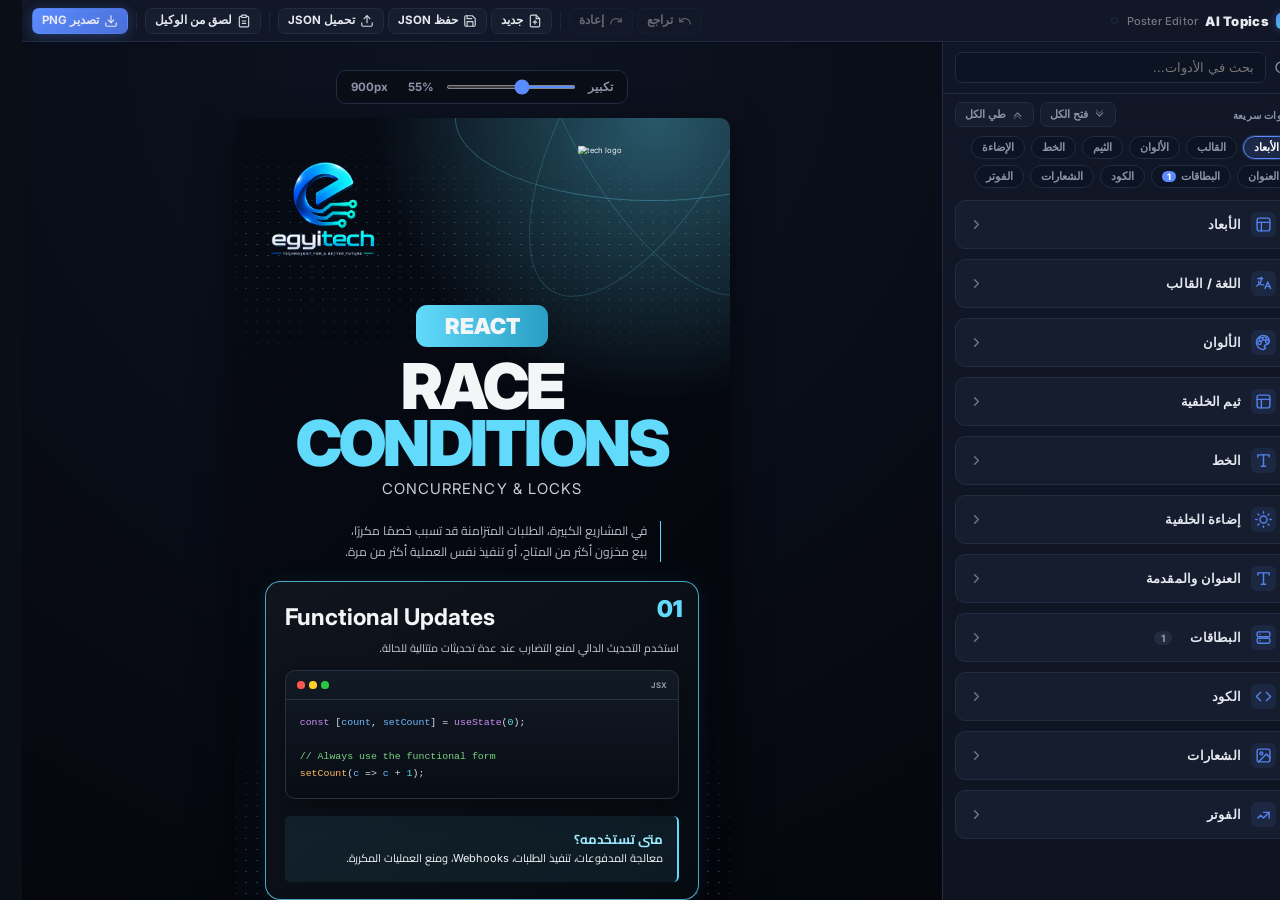
==== commit 09149466: "Refactor HTML structure and improve accessibility - Updated the HTML document structure by changing " ====
--- a/index.html
+++ b/index.html
@@ -1,119 +1,322 @@
-<!DOCTYPE html>
+<!doctype html>
 <html lang="ar" dir="rtl">
-
-<head>
-<meta charset="UTF-8" />
-<meta name="viewport" content="width=device-width, initial-scale=1.0" />
-<meta name="color-scheme" content="dark" />
-<title>AI Topics — Poster Editor</title>
-<link rel="preconnect" href="https://fonts.googleapis.com">
-<link href="https://fonts.googleapis.com/css2?family=Inter:wght@400;700;900;1000&family=Cairo:wght@400;700;900&display=swap" rel="stylesheet">
-<link rel="stylesheet" href="styles.css">
-</head>
-
-<body>
-<a href="#main-content" class="skip-link">تخطي إلى المعاينة</a>
-<header class="topbar" role="banner" aria-label="شريط أدوات AI Topics">
-  <div class="brand"><div class="dot"></div><span class="brand-name">AI Topics</span> <span class="brand-sub">Poster Editor</span><span class="brand-status" id="brandStatus" title="لا توجد تغييرات غير محفوظة" aria-live="polite"></span></div>
-  <button type="button" class="tbtn sidebar-toggle" id="sidebarToggle" aria-label="إظهار/إخفاء لوحة التحكم" aria-expanded="false" aria-controls="sidebar">
-    <svg class="ti" viewBox="0 0 24 24" fill="none" stroke="currentColor" stroke-width="2" stroke-linecap="round" stroke-linejoin="round"><line x1="3" y1="6" x2="21" y2="6"/><line x1="3" y1="12" x2="21" y2="12"/><line x1="3" y1="18" x2="21" y2="18"/></svg>
-    <span>اللوحة</span>
-  </button>
-  <div class="spacer" aria-hidden="true"></div>
-  <div class="tb-group" role="group" aria-label="التراجع والإعادة">
-    <button type="button" class="tbtn" id="btnUndo" title="تراجع (Ctrl+Z)" data-kbd="Ctrl+Z">
-      <svg class="ti" viewBox="0 0 24 24" fill="none" stroke="currentColor" stroke-width="2" stroke-linecap="round" stroke-linejoin="round"><path d="M3 7v6h6"/><path d="M21 17a9 9 0 0 0-9-9 9 9 0 0 0-6 2.3L3 13"/></svg>
-      <span>تراجع</span>
-    </button>
-    <button type="button" class="tbtn" id="btnRedo" title="إعادة (Ctrl+Y)" data-kbd="Ctrl+Y">
-      <svg class="ti" viewBox="0 0 24 24" fill="none" stroke="currentColor" stroke-width="2" stroke-linecap="round" stroke-linejoin="round"><path d="M21 7v6h-6"/><path d="M3 17a9 9 0 0 1 9-9 9 9 0 0 1 6 2.3L21 13"/></svg>
-      <span>إعادة</span>
-    </button>
-  </div>
-  <div class="tb-sep" aria-hidden="true"></div>
-  <div class="tb-group" role="group" aria-label="إدارة المشروع">
-    <button type="button" class="tbtn" id="btnNew" title="مشروع جديد">
-      <svg class="ti" viewBox="0 0 24 24" fill="none" stroke="currentColor" stroke-width="2" stroke-linecap="round" stroke-linejoin="round"><path d="M14 2H6a2 2 0 0 0-2 2v16a2 2 0 0 0 2 2h12a2 2 0 0 0 2-2V8z"/><polyline points="14 2 14 8 20 8"/><line x1="12" y1="11" x2="12" y2="17"/><line x1="9" y1="14" x2="15" y2="14"/></svg>
-      <span>جديد</span>
-    </button>
-    <button type="button" class="tbtn" id="btnSave" title="حفظ المشروع (JSON)" data-kbd="Ctrl+S">
-      <svg class="ti" viewBox="0 0 24 24" fill="none" stroke="currentColor" stroke-width="2" stroke-linecap="round" stroke-linejoin="round"><path d="M19 21H5a2 2 0 0 1-2-2V5a2 2 0 0 1 2-2h11l5 5v11a2 2 0 0 1-2 2z"/><polyline points="17 21 17 13 7 13 7 21"/><polyline points="7 3 7 8 15 8"/></svg>
-      <span>حفظ JSON</span>
-    </button>
-    <button type="button" class="tbtn" id="btnLoad" title="تحميل مشروع (JSON)">
-      <svg class="ti" viewBox="0 0 24 24" fill="none" stroke="currentColor" stroke-width="2" stroke-linecap="round" stroke-linejoin="round"><path d="M21 15v4a2 2 0 0 1-2 2H5a2 2 0 0 1-2-2v-4"/><polyline points="17 8 12 3 7 8"/><line x1="12" y1="3" x2="12" y2="15"/></svg>
-      <span>تحميل JSON</span>
-    </button>
-  </div>
-  <div class="tb-sep" aria-hidden="true"></div>
-  <button type="button" class="tbtn" id="btnAgent" title="لصق تصميم من وكيل ذكاء اصطناعي">
-    <svg class="ti" viewBox="0 0 24 24" fill="none" stroke="currentColor" stroke-width="2" stroke-linecap="round" stroke-linejoin="round"><rect x="8" y="2" width="8" height="4" rx="1"/><path d="M16 4h2a2 2 0 0 1 2 2v14a2 2 0 0 1-2 2H6a2 2 0 0 1-2-2V6a2 2 0 0 1 2-2h2"/><path d="M9 12h6"/><path d="M9 16h6"/></svg>
-    <span>لصق من الوكيل</span>
-  </button>
-  <div class="tb-sep" aria-hidden="true"></div>
-  <button type="button" class="tbtn primary" id="btnExport" title="تصدير صورة PNG" data-kbd="Ctrl+E">
-    <svg class="ti" viewBox="0 0 24 24" fill="none" stroke="currentColor" stroke-width="2" stroke-linecap="round" stroke-linejoin="round"><path d="M21 15v4a2 2 0 0 1-2 2H5a2 2 0 0 1-2-2v-4"/><polyline points="7 10 12 15 17 10"/><line x1="12" y1="15" x2="12" y2="3"/></svg>
-    <span>تصدير PNG</span>
-  </button>
-  <input type="file" id="fileLoad" accept=".json" style="display:none" aria-hidden="true" tabindex="-1">
-</header>
-
-<div class="app">
-  <aside class="sidebar" id="sidebar" aria-label="لوحة التحكم"></aside>
-
-  <main class="preview-wrap" id="main-content" aria-label="معاينة البوستر">
-    <div class="pv-ctrl">
-      <label for="zoom" class="zl">تكبير</label>
-      <input type="range" id="zoom" min="25" max="100" value="55">
-      <span class="zl" id="zoomVal" aria-live="polite" aria-atomic="true">55%</span>
-      <div style="flex:1" aria-hidden="true"></div>
-      <span class="zl" id="dimInfo">900px</span>
+  <head>
+    <meta charset="UTF-8" />
+    <meta name="viewport" content="width=device-width, initial-scale=1.0" />
+    <meta name="color-scheme" content="dark" />
+    <title>AI Topics — Poster Editor</title>
+    <link rel="preconnect" href="https://fonts.googleapis.com" />
+    <link
+      href="https://fonts.googleapis.com/css2?family=Inter:wght@400;700;900;1000&family=Cairo:wght@400;700;900&family=Oswald:wght@400;700&family=Bebas+Neue&family=Playfair+Display:wght@400;700;900&family=Orbitron:wght@400;700;900&display=swap"
+      rel="stylesheet"
+    />
+    <link rel="stylesheet" href="styles.css" />
+  </head>
+
+  <body>
+    <a href="#main-content" class="skip-link">تخطي إلى المعاينة</a>
+    <header class="topbar" role="banner" aria-label="شريط أدوات AI Topics">
+      <div class="brand">
+        <div class="dot"></div>
+        <span class="brand-name">AI Topics</span>
+        <span class="brand-sub">Poster Editor</span
+        ><span
+          class="brand-status"
+          id="brandStatus"
+          title="لا توجد تغييرات غير محفوظة"
+          aria-live="polite"
+        ></span>
+      </div>
+      <button
+        type="button"
+        class="tbtn sidebar-toggle"
+        id="sidebarToggle"
+        aria-label="إظهار/إخفاء لوحة التحكم"
+        aria-expanded="false"
+        aria-controls="sidebar"
+      >
+        <svg
+          class="ti"
+          viewBox="0 0 24 24"
+          fill="none"
+          stroke="currentColor"
+          stroke-width="2"
+          stroke-linecap="round"
+          stroke-linejoin="round"
+        >
+          <line x1="3" y1="6" x2="21" y2="6" />
+          <line x1="3" y1="12" x2="21" y2="12" />
+          <line x1="3" y1="18" x2="21" y2="18" />
+        </svg>
+        <span>اللوحة</span>
+      </button>
+      <div class="spacer" aria-hidden="true"></div>
+      <div class="tb-group" role="group" aria-label="التراجع والإعادة">
+        <button
+          type="button"
+          class="tbtn"
+          id="btnUndo"
+          title="تراجع (Ctrl+Z)"
+          data-kbd="Ctrl+Z"
+        >
+          <svg
+            class="ti"
+            viewBox="0 0 24 24"
+            fill="none"
+            stroke="currentColor"
+            stroke-width="2"
+            stroke-linecap="round"
+            stroke-linejoin="round"
+          >
+            <path d="M3 7v6h6" />
+            <path d="M21 17a9 9 0 0 0-9-9 9 9 0 0 0-6 2.3L3 13" />
+          </svg>
+          <span>تراجع</span>
+        </button>
+        <button
+          type="button"
+          class="tbtn"
+          id="btnRedo"
+          title="إعادة (Ctrl+Y)"
+          data-kbd="Ctrl+Y"
+        >
+          <svg
+            class="ti"
+            viewBox="0 0 24 24"
+            fill="none"
+            stroke="currentColor"
+            stroke-width="2"
+            stroke-linecap="round"
+            stroke-linejoin="round"
+          >
+            <path d="M21 7v6h-6" />
+            <path d="M3 17a9 9 0 0 1 9-9 9 9 0 0 1 6 2.3L21 13" />
+          </svg>
+          <span>إعادة</span>
+        </button>
+      </div>
+      <div class="tb-sep" aria-hidden="true"></div>
+      <div class="tb-group" role="group" aria-label="إدارة المشروع">
+        <button type="button" class="tbtn" id="btnNew" title="مشروع جديد">
+          <svg
+            class="ti"
+            viewBox="0 0 24 24"
+            fill="none"
+            stroke="currentColor"
+            stroke-width="2"
+            stroke-linecap="round"
+            stroke-linejoin="round"
+          >
+            <path
+              d="M14 2H6a2 2 0 0 0-2 2v16a2 2 0 0 0 2 2h12a2 2 0 0 0 2-2V8z"
+            />
+            <polyline points="14 2 14 8 20 8" />
+            <line x1="12" y1="11" x2="12" y2="17" />
+            <line x1="9" y1="14" x2="15" y2="14" />
+          </svg>
+          <span>جديد</span>
+        </button>
+        <button
+          type="button"
+          class="tbtn"
+          id="btnSave"
+          title="حفظ المشروع (JSON)"
+          data-kbd="Ctrl+S"
+        >
+          <svg
+            class="ti"
+            viewBox="0 0 24 24"
+            fill="none"
+            stroke="currentColor"
+            stroke-width="2"
+            stroke-linecap="round"
+            stroke-linejoin="round"
+          >
+            <path
+              d="M19 21H5a2 2 0 0 1-2-2V5a2 2 0 0 1 2-2h11l5 5v11a2 2 0 0 1-2 2z"
+            />
+            <polyline points="17 21 17 13 7 13 7 21" />
+            <polyline points="7 3 7 8 15 8" />
+          </svg>
+          <span>حفظ JSON</span>
+        </button>
+        <button
+          type="button"
+          class="tbtn"
+          id="btnLoad"
+          title="تحميل مشروع (JSON)"
+        >
+          <svg
+            class="ti"
+            viewBox="0 0 24 24"
+            fill="none"
+            stroke="currentColor"
+            stroke-width="2"
+            stroke-linecap="round"
+            stroke-linejoin="round"
+          >
+            <path d="M21 15v4a2 2 0 0 1-2 2H5a2 2 0 0 1-2-2v-4" />
+            <polyline points="17 8 12 3 7 8" />
+            <line x1="12" y1="3" x2="12" y2="15" />
+          </svg>
+          <span>تحميل JSON</span>
+        </button>
+      </div>
+      <div class="tb-sep" aria-hidden="true"></div>
+      <button
+        type="button"
+        class="tbtn"
+        id="btnAgent"
+        title="لصق تصميم من وكيل ذكاء اصطناعي"
+      >
+        <svg
+          class="ti"
+          viewBox="0 0 24 24"
+          fill="none"
+          stroke="currentColor"
+          stroke-width="2"
+          stroke-linecap="round"
+          stroke-linejoin="round"
+        >
+          <rect x="8" y="2" width="8" height="4" rx="1" />
+          <path
+            d="M16 4h2a2 2 0 0 1 2 2v14a2 2 0 0 1-2 2H6a2 2 0 0 1-2-2V6a2 2 0 0 1 2-2h2"
+          />
+          <path d="M9 12h6" />
+          <path d="M9 16h6" />
+        </svg>
+        <span>لصق من الوكيل</span>
+      </button>
+      <div class="tb-sep" aria-hidden="true"></div>
+      <button
+        type="button"
+        class="tbtn primary"
+        id="btnExport"
+        title="تصدير صورة PNG"
+        data-kbd="Ctrl+E"
+      >
+        <svg
+          class="ti"
+          viewBox="0 0 24 24"
+          fill="none"
+          stroke="currentColor"
+          stroke-width="2"
+          stroke-linecap="round"
+          stroke-linejoin="round"
+        >
+          <path d="M21 15v4a2 2 0 0 1-2 2H5a2 2 0 0 1-2-2v-4" />
+          <polyline points="7 10 12 15 17 10" />
+          <line x1="12" y1="15" x2="12" y2="3" />
+        </svg>
+        <span>تصدير PNG</span>
+      </button>
+      <input
+        type="file"
+        id="fileLoad"
+        accept=".json"
+        style="display: none"
+        aria-hidden="true"
+        tabindex="-1"
+      />
+    </header>
+
+    <div class="app">
+      <aside class="sidebar" id="sidebar" aria-label="لوحة التحكم"></aside>
+
+      <main class="preview-wrap" id="main-content" aria-label="معاينة البوستر">
+        <div class="pv-ctrl">
+          <label for="zoom" class="zl">تكبير</label>
+          <input type="range" id="zoom" min="25" max="100" value="55" />
+          <span class="zl" id="zoomVal" aria-live="polite" aria-atomic="true"
+            >55%</span
+          >
+          <div style="flex: 1" aria-hidden="true"></div>
+          <span class="zl" id="dimInfo">900px</span>
+        </div>
+        <div class="poster-stage" id="stage"></div>
+      </main>
     </div>
-    <div class="poster-stage" id="stage"></div>
-  </main>
-</div>
-
-<div class="modal-overlay" id="agentModal" hidden>
-  <div class="modal" role="dialog" aria-modal="true" aria-labelledby="agentModalTitle">
-    <div class="modal-h">
-      <span id="agentModalTitle">لصق تصميم من الوكيل</span>
-      <button type="button" class="tbtn" id="btnAgentClose" aria-label="إغلاق">
-        <svg class="ti" viewBox="0 0 24 24" fill="none" stroke="currentColor" stroke-width="2" stroke-linecap="round" stroke-linejoin="round"><line x1="18" y1="6" x2="6" y2="18"/><line x1="6" y1="6" x2="18" y2="18"/></svg>
-      </button>
+
+    <div class="modal-overlay" id="agentModal" hidden>
+      <div
+        class="modal"
+        role="dialog"
+        aria-modal="true"
+        aria-labelledby="agentModalTitle"
+      >
+        <div class="modal-h">
+          <span id="agentModalTitle">لصق تصميم من الوكيل</span>
+          <button
+            type="button"
+            class="tbtn"
+            id="btnAgentClose"
+            aria-label="إغلاق"
+          >
+            <svg
+              class="ti"
+              viewBox="0 0 24 24"
+              fill="none"
+              stroke="currentColor"
+              stroke-width="2"
+              stroke-linecap="round"
+              stroke-linejoin="round"
+            >
+              <line x1="18" y1="6" x2="6" y2="18" />
+              <line x1="6" y1="6" x2="18" y2="18" />
+            </svg>
+          </button>
+        </div>
+        <p class="modal-hint">
+          الصق هنا كود JSON الذي ولّده الوكيل (يقبل أيضًا كودًا ملفوفًا بـ
+          ```json).
+        </p>
+        <textarea
+          id="agentInput"
+          dir="ltr"
+          spellcheck="false"
+          placeholder='{"lang":"laravel","badge":"LARAVEL",...}'
+        ></textarea>
+        <div class="modal-err" id="agentError" hidden></div>
+        <div class="modal-f">
+          <button type="button" class="tbtn" id="btnAgentCopySpec">
+            نسخ التعليمات للوكيل
+          </button>
+          <div style="flex: 1"></div>
+          <button type="button" class="tbtn primary" id="btnAgentApply">
+            تطبيق التصميم
+          </button>
+        </div>
+      </div>
     </div>
-    <p class="modal-hint">الصق هنا كود JSON الذي ولّده الوكيل (يقبل أيضًا كودًا ملفوفًا بـ ```json).</p>
-    <textarea id="agentInput" dir="ltr" spellcheck="false" placeholder='{"lang":"laravel","badge":"LARAVEL",...}'></textarea>
-    <div class="modal-err" id="agentError" hidden></div>
-    <div class="modal-f">
-      <button type="button" class="tbtn" id="btnAgentCopySpec">نسخ التعليمات للوكيل</button>
-      <div style="flex:1"></div>
-      <button type="button" class="tbtn primary" id="btnAgentApply">تطبيق التصميم</button>
-    </div>
-  </div>
-</div>
-
-<div class="toast" id="toast" role="status" aria-live="polite" aria-atomic="true"></div>
-
-<script>
-// Sidebar toggle for small screens
-(function(){
-  var btn = document.getElementById('sidebarToggle');
-  var sb = document.getElementById('sidebar');
-  if(!btn || !sb) return;
-  btn.addEventListener('click', function(){
-    var open = sb.classList.toggle('open');
-    btn.setAttribute('aria-expanded', open ? 'true' : 'false');
-  });
-  // Close sidebar when clicking outside on small screens
-  document.addEventListener('click', function(e){
-    if(window.innerWidth > 1024) return;
-    if(!sb.classList.contains('open')) return;
-    if(sb.contains(e.target) || btn.contains(e.target)) return;
-    sb.classList.remove('open');
-    btn.setAttribute('aria-expanded','false');
-  });
-})();
-</script>
-<script src="app.js"></script>
-</body>
+
+    <div
+      class="toast"
+      id="toast"
+      role="status"
+      aria-live="polite"
+      aria-atomic="true"
+    ></div>
+
+    <script>
+      // Sidebar toggle for small screens
+      (function () {
+        var btn = document.getElementById("sidebarToggle");
+        var sb = document.getElementById("sidebar");
+        if (!btn || !sb) return;
+        btn.addEventListener("click", function () {
+          var open = sb.classList.toggle("open");
+          btn.setAttribute("aria-expanded", open ? "true" : "false");
+        });
+        // Close sidebar when clicking outside on small screens
+        document.addEventListener("click", function (e) {
+          if (window.innerWidth > 1024) return;
+          if (!sb.classList.contains("open")) return;
+          if (sb.contains(e.target) || btn.contains(e.target)) return;
+          sb.classList.remove("open");
+          btn.setAttribute("aria-expanded", "false");
+        });
+      })();
+    </script>
+    <script src="app.js"></script>
+  </body>
 </html>
--- a/styles.css
+++ b/styles.css
@@ -1,588 +1,2815 @@
 /* ============ EDITOR UI ============ */
-:root{
-  --ui-bg:#0a0e16; --ui-panel:#111726; --ui-panel2:#161d2e; --ui-line:#222b40;
-  --ui-txt:#e6e9f0; --ui-muted:#8b93a7; --ui-accent:#5b8cff; --ui-accent2:#3ad6c0;
-  --ui-red:#ff5b5b; --ui-shadow:0 10px 30px rgba(0,0,0,.4);
-}
-*{box-sizing:border-box}
-html,body{margin:0;height:100%}
-body{background:var(--ui-bg);color:var(--ui-txt);font-family:Inter,'Segoe UI',Tahoma,sans-serif;font-size:14px;overflow:hidden}
-button{font-family:inherit;cursor:pointer}
-input,textarea,select{font-family:inherit}
+:root {
+  --ui-bg: #0a0e16;
+  --ui-panel: #111726;
+  --ui-panel2: #161d2e;
+  --ui-line: #222b40;
+  --ui-txt: #e6e9f0;
+  --ui-muted: #8b93a7;
+  --ui-accent: #5b8cff;
+  --ui-accent2: #3ad6c0;
+  --ui-red: #ff5b5b;
+  --ui-shadow: 0 10px 30px rgba(0, 0, 0, 0.4);
+}
+* {
+  box-sizing: border-box;
+}
+html,
+body {
+  margin: 0;
+  height: 100%;
+}
+body {
+  background: var(--ui-bg);
+  color: var(--ui-txt);
+  font-family: Inter, "Segoe UI", Tahoma, sans-serif;
+  font-size: 14px;
+  overflow: hidden;
+}
+button {
+  font-family: inherit;
+  cursor: pointer;
+}
+input,
+textarea,
+select {
+  font-family: inherit;
+}
 
 /* topbar */
-.topbar{height:52px;display:flex;align-items:center;gap:8px;padding:0 14px;background:var(--ui-panel);border-bottom:1px solid var(--ui-line);position:relative;z-index:5;box-shadow:0 1px 0 rgba(0,0,0,.25)}
-.topbar .brand{display:flex;align-items:center;gap:9px;font-weight:900;letter-spacing:.4px;font-size:14px}
-.topbar .brand .brand-name{display:inline-flex;align-items:center}
-.topbar .brand .dot{width:20px;height:20px;border-radius:6px;background:linear-gradient(135deg,var(--ui-accent),var(--ui-accent2));flex-shrink:0;box-shadow:0 0 12px rgba(91,140,255,.35)}
-.topbar .brand .brand-sub{opacity:.45;font-weight:500;font-size:12px;letter-spacing:.2px}
-.topbar .brand .brand-status{width:8px;height:8px;border-radius:50%;background:transparent;border:1px solid var(--ui-line);flex-shrink:0;margin-inline-start:2px;transition:background .2s,box-shadow .2s,border-color .2s}
-.topbar .brand .brand-status.dirty{background:var(--ui-accent2);border-color:var(--ui-accent2);box-shadow:0 0 8px rgba(58,214,192,.6);animation:pulseDot 2s ease-in-out infinite}
-@keyframes pulseDot{0%,100%{opacity:1}50%{opacity:.5}}
-.topbar .spacer{flex:1}
-.tb-group{display:flex;align-items:center;gap:5px;position:relative}
-.tb-sep{width:1px;height:24px;background:var(--ui-line);flex-shrink:0;margin:0 3px;opacity:.7}
-.tbtn{background:var(--ui-panel2);border:1px solid var(--ui-line);color:var(--ui-txt);padding:7px 12px;border-radius:8px;font-size:12.5px;font-weight:700;display:inline-flex;align-items:center;gap:6px;transition:background .15s,border-color .15s,transform .1s,box-shadow .15s,line-height:1;white-space:nowrap;cursor:pointer;position:relative}
-.tbtn .ti{width:16px;height:16px;flex-shrink:0;opacity:.9;transition:opacity .15s}
-.tbtn:hover{background:#1d2640;border-color:#2c3756;box-shadow:0 2px 8px rgba(0,0,0,.2)}
-.tbtn:hover .ti{opacity:1}
-.tbtn:active{transform:translateY(1px)}
-.tbtn:disabled{opacity:.4;cursor:not-allowed}
-.tbtn.primary{background:linear-gradient(135deg,var(--ui-accent),#4a6fd8);border-color:transparent;box-shadow:0 2px 12px rgba(91,140,255,.3)}
-.tbtn.primary .ti{opacity:1}
-.tbtn.primary:hover{filter:brightness(1.1);box-shadow:0 4px 16px rgba(91,140,255,.45)}
-.tbtn.danger{color:var(--ui-red)}
+.topbar {
+  min-height: 42px;
+  display: flex;
+  align-items: center;
+  flex-wrap: wrap;
+  gap: 6px;
+  padding: 5px 10px;
+  background: var(--ui-panel);
+  border-bottom: 1px solid var(--ui-line);
+  position: relative;
+  z-index: 5;
+  box-shadow: 0 1px 0 rgba(0, 0, 0, 0.25);
+}
+.topbar .brand {
+  display: flex;
+  align-items: center;
+  gap: 7px;
+  font-weight: 900;
+  letter-spacing: 0.3px;
+  font-size: 13px;
+}
+.topbar .brand .brand-name {
+  display: inline-flex;
+  align-items: center;
+}
+.topbar .brand .dot {
+  width: 16px;
+  height: 16px;
+  border-radius: 5px;
+  background: linear-gradient(135deg, var(--ui-accent), var(--ui-accent2));
+  flex-shrink: 0;
+  box-shadow: 0 0 10px rgba(91, 140, 255, 0.35);
+}
+.topbar .brand .brand-sub {
+  opacity: 0.45;
+  font-weight: 500;
+  font-size: 11px;
+  letter-spacing: 0.2px;
+}
+.topbar .brand .brand-status {
+  width: 7px;
+  height: 7px;
+  border-radius: 50%;
+  background: transparent;
+  border: 1px solid var(--ui-line);
+  flex-shrink: 0;
+  margin-inline-start: 2px;
+  transition:
+    background 0.2s,
+    box-shadow 0.2s,
+    border-color 0.2s;
+}
+.topbar .brand .brand-status.dirty {
+  background: var(--ui-accent2);
+  border-color: var(--ui-accent2);
+  box-shadow: 0 0 8px rgba(58, 214, 192, 0.6);
+  animation: pulseDot 2s ease-in-out infinite;
+}
+@keyframes pulseDot {
+  0%,
+  100% {
+    opacity: 1;
+  }
+  50% {
+    opacity: 0.5;
+  }
+}
+.topbar .spacer {
+  flex: 1;
+}
+.tb-group {
+  display: flex;
+  align-items: center;
+  gap: 4px;
+  position: relative;
+}
+.tb-sep {
+  width: 1px;
+  height: 18px;
+  background: var(--ui-line);
+  flex-shrink: 0;
+  margin: 0 2px;
+  opacity: 0.7;
+}
+.tbtn {
+  background: var(--ui-panel2);
+  border: 1px solid var(--ui-line);
+  color: var(--ui-txt);
+  padding: 5px 9px;
+  border-radius: 7px;
+  font-size: 11.5px;
+  font-weight: 700;
+  display: inline-flex;
+  align-items: center;
+  gap: 5px;
+  transition:
+    background 0.15s,
+    border-color 0.15s,
+    transform 0.1s,
+    box-shadow 0.15s;
+  line-height: 1;
+  white-space: nowrap;
+  cursor: pointer;
+  position: relative;
+}
+.tbtn .ti {
+  width: 14px;
+  height: 14px;
+  flex-shrink: 0;
+  opacity: 0.9;
+  transition: opacity 0.15s;
+}
+.tbtn:hover {
+  background: #1d2640;
+  border-color: #2c3756;
+  box-shadow: 0 2px 8px rgba(0, 0, 0, 0.2);
+}
+.tbtn:hover .ti {
+  opacity: 1;
+}
+.tbtn:active {
+  transform: translateY(1px);
+}
+.tbtn:disabled {
+  opacity: 0.4;
+  cursor: not-allowed;
+}
+.tbtn.primary {
+  background: linear-gradient(135deg, var(--ui-accent), #4a6fd8);
+  border-color: transparent;
+  box-shadow: 0 2px 12px rgba(91, 140, 255, 0.3);
+}
+.tbtn.primary .ti {
+  opacity: 1;
+}
+.tbtn.primary:hover {
+  filter: brightness(1.1);
+  box-shadow: 0 4px 16px rgba(91, 140, 255, 0.45);
+}
+.tbtn.danger {
+  color: var(--ui-red);
+}
 /* keyboard shortcut tooltip via data-kbd */
-.tbtn[data-kbd]::after{content:attr(data-kbd);position:absolute;inset-block-end:calc(100% + 6px);inset-inline-start:50%;transform:translateX(-50%) translateY(4px);background:#05070d;color:var(--ui-muted);border:1px solid var(--ui-line);border-radius:5px;padding:3px 7px;font-size:10px;font-weight:700;font-family:'Courier New',monospace;letter-spacing:.3px;white-space:nowrap;opacity:0;pointer-events:none;transition:opacity .15s,transform .15s;z-index:10;box-shadow:0 4px 12px rgba(0,0,0,.4)}
-.tbtn[data-kbd]:hover::after{opacity:1;transform:translateX(-50%) translateY(0)}
+.tbtn[data-kbd]::after {
+  content: attr(data-kbd);
+  position: absolute;
+  inset-block-end: calc(100% + 6px);
+  inset-inline-start: 50%;
+  transform: translateX(-50%) translateY(4px);
+  background: #05070d;
+  color: var(--ui-muted);
+  border: 1px solid var(--ui-line);
+  border-radius: 5px;
+  padding: 3px 7px;
+  font-size: 10px;
+  font-weight: 700;
+  font-family: "Courier New", monospace;
+  letter-spacing: 0.3px;
+  white-space: nowrap;
+  opacity: 0;
+  pointer-events: none;
+  transition:
+    opacity 0.15s,
+    transform 0.15s;
+  z-index: 10;
+  box-shadow: 0 4px 12px rgba(0, 0, 0, 0.4);
+}
+.tbtn[data-kbd]:hover::after {
+  opacity: 1;
+  transform: translateX(-50%) translateY(0);
+}
 
 /* layout */
-.app{display:flex;height:calc(100% - 52px)}
-.sidebar{width:360px;flex-shrink:0;background:linear-gradient(180deg,var(--ui-panel),#0e1422);border-left:1px solid var(--ui-line);overflow-y:auto;padding:12px}
-.sidebar::-webkit-scrollbar{width:8px}
-.sidebar::-webkit-scrollbar-track{background:transparent}
-.sidebar::-webkit-scrollbar-thumb{background:#2a3450;border-radius:6px;border:2px solid transparent;background-clip:padding-box}
-.sidebar::-webkit-scrollbar-thumb:hover{background:#3a4660;background-clip:padding-box}
-.preview-wrap{flex:1;overflow:auto;background:radial-gradient(circle at 50% 0%,#0d1322,#05070d);display:flex;flex-direction:column;align-items:center;padding:28px 20px 60px;gap:14px}
-.preview-wrap::-webkit-scrollbar{width:12px;height:12px}
-.preview-wrap::-webkit-scrollbar-thumb{background:#2a3450;border-radius:6px}
+.app {
+  display: flex;
+  flex: 1;
+  min-height: 0;
+}
+.sidebar {
+  width: 360px;
+  flex-shrink: 0;
+  background: linear-gradient(180deg, var(--ui-panel), #0e1422);
+  border-left: 1px solid var(--ui-line);
+  overflow-y: auto;
+  padding: 12px;
+}
+.sidebar::-webkit-scrollbar {
+  width: 8px;
+}
+.sidebar::-webkit-scrollbar-track {
+  background: transparent;
+}
+.sidebar::-webkit-scrollbar-thumb {
+  background: #2a3450;
+  border-radius: 6px;
+  border: 2px solid transparent;
+  background-clip: padding-box;
+}
+.sidebar::-webkit-scrollbar-thumb:hover {
+  background: #3a4660;
+  background-clip: padding-box;
+}
+.preview-wrap {
+  flex: 1;
+  overflow: auto;
+  background: radial-gradient(circle at 50% 0%, #0d1322, #05070d);
+  display: flex;
+  flex-direction: column;
+  align-items: center;
+  padding: 28px 20px 60px;
+  gap: 14px;
+}
+.preview-wrap::-webkit-scrollbar {
+  width: 12px;
+  height: 12px;
+}
+.preview-wrap::-webkit-scrollbar-thumb {
+  background: #2a3450;
+  border-radius: 6px;
+}
 
 /* sidebar search */
-.sb-search{position:sticky;top:-12px;z-index:4;margin:-12px -12px 10px;padding:10px 12px;background:rgba(17,23,38,.92);backdrop-filter:blur(8px);border-bottom:1px solid var(--ui-line);display:flex;align-items:center;gap:8px}
-.sb-search .sb-search-ic{width:16px;height:16px;color:var(--ui-muted);flex-shrink:0}
-.sb-search input{flex:1;background:#0c1322;border:1px solid var(--ui-line);color:var(--ui-txt);padding:7px 11px;border-radius:7px;font-size:12.5px;outline:none;transition:.15s}
-.sb-search input:focus{border-color:var(--ui-accent);box-shadow:0 0 0 3px rgba(91,140,255,.15)}
-.sb-search input::-webkit-search-cancel-button{appearance:none;width:14px;height:14px;cursor:pointer}
+.sb-search {
+  position: sticky;
+  top: -12px;
+  z-index: 4;
+  margin: -12px -12px 10px;
+  padding: 10px 12px;
+  background: rgba(17, 23, 38, 0.92);
+  backdrop-filter: blur(8px);
+  border-bottom: 1px solid var(--ui-line);
+  display: flex;
+  align-items: center;
+  gap: 8px;
+}
+.sb-search .sb-search-ic {
+  width: 16px;
+  height: 16px;
+  color: var(--ui-muted);
+  flex-shrink: 0;
+}
+.sb-search input {
+  flex: 1;
+  background: #0c1322;
+  border: 1px solid var(--ui-line);
+  color: var(--ui-txt);
+  padding: 7px 11px;
+  border-radius: 7px;
+  font-size: 12.5px;
+  outline: none;
+  transition: 0.15s;
+}
+.sb-search input:focus {
+  border-color: var(--ui-accent);
+  box-shadow: 0 0 0 3px rgba(91, 140, 255, 0.15);
+}
+.sb-search input::-webkit-search-cancel-button {
+  appearance: none;
+  width: 14px;
+  height: 14px;
+  cursor: pointer;
+}
 
 /* sidebar quick actions + section navigation */
-.sb-actions{margin:-2px 0 12px;display:flex;flex-direction:column;gap:9px}
-.sb-actions-row{display:flex;align-items:center;gap:8px}
-.sb-actions-label{font-size:10px;font-weight:800;color:var(--ui-muted);letter-spacing:.4px;text-transform:uppercase;flex-shrink:0}
-.sb-actions-btns{display:flex;gap:6px;margin-inline-start:auto}
-.sb-mini{display:inline-flex;align-items:center;gap:5px;padding:5px 9px;background:var(--ui-panel2);border:1px solid var(--ui-line);color:var(--ui-muted);border-radius:7px;font-size:11px;font-weight:700;cursor:pointer;transition:.15s;line-height:1}
-.sb-mini svg{width:13px;height:13px;flex-shrink:0;opacity:.85}
-.sb-mini:hover{border-color:var(--ui-accent);color:var(--ui-txt);background:#15203a}
-.sb-mini:hover svg{opacity:1}
-.sb-mini:active{transform:translateY(1px)}
-.sb-nav{display:flex;flex-wrap:wrap;gap:6px}
-.sb-nav-chip{display:inline-flex;align-items:center;gap:5px;padding:5px 10px;background:#0c1322;border:1px solid var(--ui-line);color:var(--ui-muted);border-radius:14px;font-size:11px;font-weight:700;cursor:pointer;transition:.15s;line-height:1;white-space:nowrap}
-.sb-nav-chip:hover{border-color:var(--ui-accent);color:var(--ui-txt);background:#15203a;transform:translateY(-1px)}
-.sb-nav-chip.active{background:rgba(91,140,255,.16);border-color:var(--ui-accent);color:#fff;box-shadow:0 0 0 1px rgba(91,140,255,.25)}
-.sb-nav-chip .chip-cnt{background:var(--ui-accent);color:#fff;font-size:9px;font-weight:800;padding:1px 5px;border-radius:8px;min-width:14px;text-align:center}
-.sb-nav-chip.active .chip-cnt{background:#fff;color:var(--ui-accent)}
+.sb-actions {
+  margin: -2px 0 12px;
+  display: flex;
+  flex-direction: column;
+  gap: 9px;
+}
+.sb-actions-row {
+  display: flex;
+  align-items: center;
+  gap: 8px;
+}
+.sb-actions-label {
+  font-size: 10px;
+  font-weight: 800;
+  color: var(--ui-muted);
+  letter-spacing: 0.4px;
+  text-transform: uppercase;
+  flex-shrink: 0;
+}
+.sb-actions-btns {
+  display: flex;
+  gap: 6px;
+  margin-inline-start: auto;
+}
+.sb-mini {
+  display: inline-flex;
+  align-items: center;
+  gap: 5px;
+  padding: 5px 9px;
+  background: var(--ui-panel2);
+  border: 1px solid var(--ui-line);
+  color: var(--ui-muted);
+  border-radius: 7px;
+  font-size: 11px;
+  font-weight: 700;
+  cursor: pointer;
+  transition: 0.15s;
+  line-height: 1;
+}
+.sb-mini svg {
+  width: 13px;
+  height: 13px;
+  flex-shrink: 0;
+  opacity: 0.85;
+}
+.sb-mini:hover {
+  border-color: var(--ui-accent);
+  color: var(--ui-txt);
+  background: #15203a;
+}
+.sb-mini:hover svg {
+  opacity: 1;
+}
+.sb-mini:active {
+  transform: translateY(1px);
+}
+.sb-nav {
+  display: flex;
+  flex-wrap: wrap;
+  gap: 6px;
+}
+.sb-nav-chip {
+  display: inline-flex;
+  align-items: center;
+  gap: 5px;
+  padding: 5px 10px;
+  background: #0c1322;
+  border: 1px solid var(--ui-line);
+  color: var(--ui-muted);
+  border-radius: 14px;
+  font-size: 11px;
+  font-weight: 700;
+  cursor: pointer;
+  transition: 0.15s;
+  line-height: 1;
+  white-space: nowrap;
+}
+.sb-nav-chip:hover {
+  border-color: var(--ui-accent);
+  color: var(--ui-txt);
+  background: #15203a;
+  transform: translateY(-1px);
+}
+.sb-nav-chip.active {
+  background: rgba(91, 140, 255, 0.16);
+  border-color: var(--ui-accent);
+  color: #fff;
+  box-shadow: 0 0 0 1px rgba(91, 140, 255, 0.25);
+}
+.sb-nav-chip .chip-cnt {
+  background: var(--ui-accent);
+  color: #fff;
+  font-size: 9px;
+  font-weight: 800;
+  padding: 1px 5px;
+  border-radius: 8px;
+  min-width: 14px;
+  text-align: center;
+}
+.sb-nav-chip.active .chip-cnt {
+  background: #fff;
+  color: var(--ui-accent);
+}
 
 /* section flash highlight on jump */
-.sec.flash{animation:secFlash .9s ease-out}
-@keyframes secFlash{0%{box-shadow:0 0 0 0 rgba(91,140,255,.55),0 0 0 1px var(--ui-accent)}30%{box-shadow:0 0 0 4px rgba(91,140,255,.18),0 0 0 1px var(--ui-accent)}100%{box-shadow:0 0 0 0 rgba(91,140,255,0)}}
-.sec.flash .sec-h{background:rgba(91,140,255,.10)!important}
+.sec.flash {
+  animation: secFlash 0.9s ease-out;
+}
+@keyframes secFlash {
+  0% {
+    box-shadow:
+      0 0 0 0 rgba(91, 140, 255, 0.55),
+      0 0 0 1px var(--ui-accent);
+  }
+  30% {
+    box-shadow:
+      0 0 0 4px rgba(91, 140, 255, 0.18),
+      0 0 0 1px var(--ui-accent);
+  }
+  100% {
+    box-shadow: 0 0 0 0 rgba(91, 140, 255, 0);
+  }
+}
+.sec.flash .sec-h {
+  background: rgba(91, 140, 255, 0.1) !important;
+}
 
 /* floating back-to-top button (inside sidebar) */
-.sb-back-top{position:sticky;bottom:14px;margin-inline-start:auto;margin-top:14px;width:34px;height:34px;border-radius:50%;border:1px solid var(--ui-line);background:rgba(17,23,38,.92);backdrop-filter:blur(6px);color:var(--ui-txt);display:flex;align-items:center;justify-content:center;cursor:pointer;opacity:0;transform:translateY(8px) scale(.9);pointer-events:none;transition:.2s;z-index:5;box-shadow:0 4px 14px rgba(0,0,0,.4);padding:0}
-.sb-back-top svg{width:16px;height:16px}
-.sb-back-top.show{opacity:1;transform:translateY(0) scale(1);pointer-events:auto}
-.sb-back-top:hover{border-color:var(--ui-accent);color:var(--ui-accent);background:#15203a}
+.sb-back-top {
+  position: sticky;
+  bottom: 14px;
+  margin-inline-start: auto;
+  margin-top: 14px;
+  width: 34px;
+  height: 34px;
+  border-radius: 50%;
+  border: 1px solid var(--ui-line);
+  background: rgba(17, 23, 38, 0.92);
+  backdrop-filter: blur(6px);
+  color: var(--ui-txt);
+  display: flex;
+  align-items: center;
+  justify-content: center;
+  cursor: pointer;
+  opacity: 0;
+  transform: translateY(8px) scale(0.9);
+  pointer-events: none;
+  transition: 0.2s;
+  z-index: 5;
+  box-shadow: 0 4px 14px rgba(0, 0, 0, 0.4);
+  padding: 0;
+}
+.sb-back-top svg {
+  width: 16px;
+  height: 16px;
+}
+.sb-back-top.show {
+  opacity: 1;
+  transform: translateY(0) scale(1);
+  pointer-events: auto;
+}
+.sb-back-top:hover {
+  border-color: var(--ui-accent);
+  color: var(--ui-accent);
+  background: #15203a;
+}
 
 /* sidebar sections */
-.sec{background:var(--ui-panel2);border:1px solid var(--ui-line);border-radius:10px;margin-bottom:10px;overflow:hidden;transition:border-color .2s,box-shadow .2s;scroll-margin-top:54px}
-.sec:hover{border-color:#2a3450}
-.sec.open{border-color:rgba(91,140,255,.28)}
-.sec-h{display:flex;align-items:center;gap:10px;padding:11px 13px;cursor:pointer;user-select:none;font-weight:800;font-size:12.5px;letter-spacing:.2px;width:100%;text-align:start;transition:background .15s,color .15s}
-.sec-h:hover{background:rgba(91,140,255,.06)}
-.sec.open .sec-h{background:rgba(91,140,255,.05);color:#fff}
-.sec-h .ic{width:17px;height:17px;flex-shrink:0;opacity:.9;color:var(--ui-accent);padding:4px;border-radius:6px;background:rgba(91,140,255,.10);box-sizing:content-box;transition:background .15s,opacity .15s}
-.sec-h:hover .ic{background:rgba(91,140,255,.18);opacity:1}
-.sec-cnt{margin-inline-start:8px;background:var(--ui-line);color:var(--ui-muted);font-size:10px;font-weight:800;padding:1px 7px;border-radius:10px;min-width:18px;text-align:center;transition:background .15s,color .15s}
-.sec.open .sec-cnt{background:var(--ui-accent);color:#fff}
-.sec-h .arr{width:15px;height:15px;flex-shrink:0;margin-inline-start:auto;opacity:.45;transition:transform .25s ease}
-.sec.open .sec-h .arr{transform:rotate(90deg)}
-.sec-b{display:block;max-height:0;overflow:hidden;transition:max-height .35s cubic-bezier(.4,0,.2,1)}
-.sec.open .sec-b{max-height:2000px}
-.sec-b-w{padding:8px 13px 14px}
-
-.fld{margin-top:12px}
-.fld:first-child{margin-top:4px}
-.fld label{display:block;font-size:11px;color:var(--ui-muted);margin-bottom:5px;font-weight:700;letter-spacing:.2px}
-.fld input[type=text],.fld input[type=number],.fld textarea,.fld select{width:100%;background:#0c1322;border:1px solid var(--ui-line);color:var(--ui-txt);padding:8px 11px;border-radius:7px;font-size:12.5px;outline:none;transition:.15s}
-.fld input:focus,.fld textarea:focus,.fld select:focus{border-color:var(--ui-accent);box-shadow:0 0 0 3px rgba(91,140,255,.15)}
-.fld textarea{resize:vertical;min-height:64px;line-height:1.6;font-family:'Cairo',Tahoma,sans-serif}
-.fld .hint{font-size:10px;color:var(--ui-muted);margin-top:4px}
-.row{display:flex;gap:8px}
-.row>*{flex:1}
+.sec {
+  background: var(--ui-panel2);
+  border: 1px solid var(--ui-line);
+  border-radius: 10px;
+  margin-bottom: 10px;
+  overflow: hidden;
+  transition:
+    border-color 0.2s,
+    box-shadow 0.2s;
+  scroll-margin-top: 54px;
+}
+.sec:hover {
+  border-color: #2a3450;
+}
+.sec.open {
+  border-color: rgba(91, 140, 255, 0.28);
+}
+.sec-h {
+  display: flex;
+  align-items: center;
+  gap: 10px;
+  padding: 11px 13px;
+  cursor: pointer;
+  user-select: none;
+  font-weight: 800;
+  font-size: 12.5px;
+  letter-spacing: 0.2px;
+  width: 100%;
+  text-align: start;
+  transition:
+    background 0.15s,
+    color 0.15s;
+}
+.sec-h:hover {
+  background: rgba(91, 140, 255, 0.06);
+}
+.sec.open .sec-h {
+  background: rgba(91, 140, 255, 0.05);
+  color: #fff;
+}
+.sec-h .ic {
+  width: 17px;
+  height: 17px;
+  flex-shrink: 0;
+  opacity: 0.9;
+  color: var(--ui-accent);
+  padding: 4px;
+  border-radius: 6px;
+  background: rgba(91, 140, 255, 0.1);
+  box-sizing: content-box;
+  transition:
+    background 0.15s,
+    opacity 0.15s;
+}
+.sec-h:hover .ic {
+  background: rgba(91, 140, 255, 0.18);
+  opacity: 1;
+}
+.sec-cnt {
+  margin-inline-start: 8px;
+  background: var(--ui-line);
+  color: var(--ui-muted);
+  font-size: 10px;
+  font-weight: 800;
+  padding: 1px 7px;
+  border-radius: 10px;
+  min-width: 18px;
+  text-align: center;
+  transition:
+    background 0.15s,
+    color 0.15s;
+}
+.sec.open .sec-cnt {
+  background: var(--ui-accent);
+  color: #fff;
+}
+.sec-h .arr {
+  width: 15px;
+  height: 15px;
+  flex-shrink: 0;
+  margin-inline-start: auto;
+  opacity: 0.45;
+  transition: transform 0.25s ease;
+}
+.sec.open .sec-h .arr {
+  transform: rotate(90deg);
+}
+.sec-b {
+  display: block;
+  max-height: 0;
+  overflow: hidden;
+  transition: max-height 0.35s cubic-bezier(0.4, 0, 0.2, 1);
+}
+.sec.open .sec-b {
+  max-height: 2000px;
+}
+.sec-b-w {
+  padding: 8px 13px 14px;
+}
+
+.fld {
+  margin-top: 12px;
+}
+.fld:first-child {
+  margin-top: 4px;
+}
+.fld label {
+  display: block;
+  font-size: 11px;
+  color: var(--ui-muted);
+  margin-bottom: 5px;
+  font-weight: 700;
+  letter-spacing: 0.2px;
+}
+.fld input[type="text"],
+.fld input[type="number"],
+.fld textarea,
+.fld select {
+  width: 100%;
+  background: #0c1322;
+  border: 1px solid var(--ui-line);
+  color: var(--ui-txt);
+  padding: 8px 11px;
+  border-radius: 7px;
+  font-size: 12.5px;
+  outline: none;
+  transition: 0.15s;
+}
+.fld input:focus,
+.fld textarea:focus,
+.fld select:focus {
+  border-color: var(--ui-accent);
+  box-shadow: 0 0 0 3px rgba(91, 140, 255, 0.15);
+}
+.fld textarea {
+  resize: vertical;
+  min-height: 64px;
+  line-height: 1.6;
+  font-family: "Cairo", Tahoma, sans-serif;
+}
+.fld .hint {
+  font-size: 10px;
+  color: var(--ui-muted);
+  margin-top: 4px;
+}
+.row {
+  display: flex;
+  gap: 8px;
+}
+.row > * {
+  flex: 1;
+}
 
 /* custom range sliders */
-.sidebar input[type=range]{-webkit-appearance:none;appearance:none;width:100%;height:6px;border-radius:3px;background:var(--ui-line);outline:none;cursor:pointer;transition:background .15s}
-.sidebar input[type=range]:hover{background:#2a3450}
-.sidebar input[type=range]::-webkit-slider-thumb{-webkit-appearance:none;appearance:none;width:15px;height:15px;border-radius:50%;background:var(--ui-accent);border:2px solid var(--ui-panel2);box-shadow:0 0 0 1px var(--ui-accent),0 2px 6px rgba(0,0,0,.3);transition:transform .15s,box-shadow .15s}
-.sidebar input[type=range]::-webkit-slider-thumb:hover{transform:scale(1.2);box-shadow:0 0 0 1px var(--ui-accent),0 0 0 5px rgba(91,140,255,.18),0 2px 8px rgba(0,0,0,.4)}
-.sidebar input[type=range]::-webkit-slider-thumb:active{transform:scale(1.1)}
-.sidebar input[type=range]::-moz-range-thumb{width:13px;height:13px;border-radius:50%;background:var(--ui-accent);border:2px solid var(--ui-panel2);box-shadow:0 0 0 1px var(--ui-accent),0 2px 6px rgba(0,0,0,.3);cursor:pointer;transition:transform .15s}
-.sidebar input[type=range]::-moz-range-thumb:hover{transform:scale(1.2)}
-.sidebar input[type=range]::-moz-range-track{height:6px;border-radius:3px;background:var(--ui-line)}
+.sidebar input[type="range"] {
+  -webkit-appearance: none;
+  appearance: none;
+  width: 100%;
+  height: 6px;
+  border-radius: 3px;
+  background: var(--ui-line);
+  outline: none;
+  cursor: pointer;
+  transition: background 0.15s;
+}
+.sidebar input[type="range"]:hover {
+  background: #2a3450;
+}
+.sidebar input[type="range"]::-webkit-slider-thumb {
+  -webkit-appearance: none;
+  appearance: none;
+  width: 15px;
+  height: 15px;
+  border-radius: 50%;
+  background: var(--ui-accent);
+  border: 2px solid var(--ui-panel2);
+  box-shadow:
+    0 0 0 1px var(--ui-accent),
+    0 2px 6px rgba(0, 0, 0, 0.3);
+  transition:
+    transform 0.15s,
+    box-shadow 0.15s;
+}
+.sidebar input[type="range"]::-webkit-slider-thumb:hover {
+  transform: scale(1.2);
+  box-shadow:
+    0 0 0 1px var(--ui-accent),
+    0 0 0 5px rgba(91, 140, 255, 0.18),
+    0 2px 8px rgba(0, 0, 0, 0.4);
+}
+.sidebar input[type="range"]::-webkit-slider-thumb:active {
+  transform: scale(1.1);
+}
+.sidebar input[type="range"]::-moz-range-thumb {
+  width: 13px;
+  height: 13px;
+  border-radius: 50%;
+  background: var(--ui-accent);
+  border: 2px solid var(--ui-panel2);
+  box-shadow:
+    0 0 0 1px var(--ui-accent),
+    0 2px 6px rgba(0, 0, 0, 0.3);
+  cursor: pointer;
+  transition: transform 0.15s;
+}
+.sidebar input[type="range"]::-moz-range-thumb:hover {
+  transform: scale(1.2);
+}
+.sidebar input[type="range"]::-moz-range-track {
+  height: 6px;
+  border-radius: 3px;
+  background: var(--ui-line);
+}
 
 /* color */
-.color-grid{display:grid;grid-template-columns:1fr 1fr;gap:8px}
-.color-cell{display:flex;align-items:center;gap:8px;background:#0c1322;border:1px solid var(--ui-line);border-radius:7px;padding:5px 8px}
-.color-cell input[type=color]{width:26px;height:26px;border:none;background:none;cursor:pointer;padding:0;border-radius:5px;flex-shrink:0}
-.color-cell input[type=color]::-webkit-color-swatch{border:1px solid var(--ui-line);border-radius:5px}
-.color-cell .lbl{font-size:10px;color:var(--ui-muted);font-family:monospace;flex:1;overflow:hidden;text-overflow:ellipsis;white-space:nowrap}
-.color-cell .hex{width:70px;background:transparent;border:1px solid var(--ui-line);color:var(--ui-txt);font-size:11px;font-family:monospace;padding:4px 6px;border-radius:5px}
+.color-grid {
+  display: grid;
+  grid-template-columns: 1fr 1fr;
+  gap: 8px;
+}
+.color-cell {
+  display: flex;
+  align-items: center;
+  gap: 8px;
+  background: #0c1322;
+  border: 1px solid var(--ui-line);
+  border-radius: 7px;
+  padding: 5px 8px;
+}
+.color-cell input[type="color"] {
+  width: 26px;
+  height: 26px;
+  border: none;
+  background: none;
+  cursor: pointer;
+  padding: 0;
+  border-radius: 5px;
+  flex-shrink: 0;
+}
+.color-cell input[type="color"]::-webkit-color-swatch {
+  border: 1px solid var(--ui-line);
+  border-radius: 5px;
+}
+.color-cell .lbl {
+  font-size: 10px;
+  color: var(--ui-muted);
+  font-family: monospace;
+  flex: 1;
+  overflow: hidden;
+  text-overflow: ellipsis;
+  white-space: nowrap;
+}
+.color-cell .hex {
+  width: 70px;
+  background: transparent;
+  border: 1px solid var(--ui-line);
+  color: var(--ui-txt);
+  font-size: 11px;
+  font-family: monospace;
+  padding: 4px 6px;
+  border-radius: 5px;
+}
 
 /* presets */
-.presets{display:flex;flex-wrap:wrap;gap:7px;margin-top:4px}
-.preset{display:flex;align-items:center;gap:7px;padding:6px 11px 6px 8px;background:#0c1322;border:1px solid var(--ui-line);border-radius:20px;font-size:11.5px;font-weight:700;cursor:pointer;transition:.15s}
-.preset:hover{border-color:var(--ui-accent);background:#15203a}
-.preset .sw{width:14px;height:14px;border-radius:50%;flex-shrink:0;border:1px solid rgba(255,255,255,.15)}
+.presets {
+  display: flex;
+  flex-wrap: wrap;
+  gap: 7px;
+  margin-top: 4px;
+}
+.preset {
+  display: flex;
+  align-items: center;
+  gap: 7px;
+  padding: 6px 11px 6px 8px;
+  background: #0c1322;
+  border: 1px solid var(--ui-line);
+  border-radius: 20px;
+  font-size: 11.5px;
+  font-weight: 700;
+  cursor: pointer;
+  transition: 0.15s;
+}
+.preset:hover {
+  border-color: var(--ui-accent);
+  background: #15203a;
+}
+.preset .sw {
+  width: 14px;
+  height: 14px;
+  border-radius: 50%;
+  flex-shrink: 0;
+  border: 1px solid rgba(255, 255, 255, 0.15);
+}
 
 /* theme picker */
-.themes{display:grid;grid-template-columns:1fr 1fr;gap:8px;margin-top:4px}
-.theme-opt{position:relative;border:1px solid var(--ui-line);border-radius:8px;overflow:hidden;cursor:pointer;aspect-ratio:16/9;background:#050811;padding:0}
-.theme-opt .th-prev{position:absolute;inset:0;pointer-events:none;overflow:hidden}
-.theme-opt .nm{position:absolute;bottom:0;left:0;right:0;padding:4px 6px;font-size:10px;font-weight:800;background:rgba(0,0,0,.6);text-align:center;letter-spacing:.2px;z-index:2}
-.theme-opt.sel{outline:2px solid var(--ui-accent);outline-offset:-2px}
+.themes {
+  display: grid;
+  grid-template-columns: 1fr 1fr;
+  gap: 8px;
+  margin-top: 4px;
+}
+.theme-opt {
+  position: relative;
+  border: 1px solid var(--ui-line);
+  border-radius: 8px;
+  overflow: hidden;
+  cursor: pointer;
+  aspect-ratio: 16/9;
+  background: #050811;
+  padding: 0;
+}
+.theme-opt .th-prev {
+  position: absolute;
+  inset: 0;
+  pointer-events: none;
+  overflow: hidden;
+}
+.theme-opt .nm {
+  position: absolute;
+  bottom: 0;
+  left: 0;
+  right: 0;
+  padding: 4px 6px;
+  font-size: 10px;
+  font-weight: 800;
+  background: rgba(0, 0, 0, 0.6);
+  text-align: center;
+  letter-spacing: 0.2px;
+  z-index: 2;
+}
+.theme-opt.sel {
+  outline: 2px solid var(--ui-accent);
+  outline-offset: -2px;
+}
 
 /* mini theme previews (scaled-down motif of each theme) */
-.th-prev:before,.th-prev:after{content:"";position:absolute;pointer-events:none}
-.th-prev:before{inset:0;background-image:radial-gradient(#61dafb 1px,transparent 1px);background-size:12px 12px;opacity:.5}
-.th-prev:after{width:120px;height:120px;border:1px solid rgba(97,218,251,.4);border-radius:50%;right:-50px;top:-60px}
-.th-prev.theme-react:after{transform:rotate(60deg)}
-.th-prev.theme-vue:before{background-size:14px 14px}
-.th-prev.theme-vue:after{width:0;height:0;border:none;border-radius:0;border-left:60px solid transparent;border-right:60px solid transparent;border-bottom:90px solid rgba(66,184,131,.18);right:-40px;top:-50px}
-.th-prev.theme-js:after{border-radius:18px;width:90px;height:90px}
-.th-prev.theme-css:after{border-radius:0;transform:rotate(10deg)}
-.th-prev.theme-css:before{background-image:linear-gradient(#61dafb 1px,transparent 1px),linear-gradient(90deg,#61dafb 1px,transparent 1px);background-size:14px 14px;opacity:.25}
-.th-prev.theme-php:after{width:130px;height:70px}
-.th-prev.theme-php:before{background-image:radial-gradient(ellipse 5px 2px,#61dafb 1px,transparent 1px);background-size:14px 14px}
-.th-prev.theme-tailwind:after{width:150px;height:60px;transform:scale(.7) translateY(20px)}
-.th-prev.theme-bootstrap:before{background-image:repeating-linear-gradient(90deg,#61dafb 0 1px,transparent 1px 30px);opacity:.25}
-.th-prev.theme-bootstrap:after{border-radius:10px}
-.th-prev.theme-flutter:after{border-radius:14px;transform:rotate(45deg)}
-.th-prev.theme-flutter:before{background-image:linear-gradient(45deg,#61dafb 1px,transparent 1px),linear-gradient(-45deg,#61dafb 1px,transparent 1px);background-size:14px 14px;opacity:.25}
-.th-prev.theme-curves:after{width:130px;height:130px}
-.th-prev.theme-gradient:before{display:none}
-.th-prev.theme-gradient:after{display:none}
-.th-prev.theme-gradient{background:radial-gradient(circle at 70% 30%,#61dafb,transparent 60%),linear-gradient(135deg,#070b14,#03050b)}
-.th-prev.theme-glow:before{display:none}
-.th-prev.theme-glow:after{display:none}
-.th-prev.theme-glow{background:radial-gradient(circle at 50% 0,#61dafb,transparent 55%),linear-gradient(135deg,#070b14,#03050b)}
-.th-prev.theme-particles:before{background-image:radial-gradient(#61dafb 1.5px,transparent 1.5px),radial-gradient(#61dafb 1px,transparent 1px);background-size:30px 30px,15px 15px;background-position:0 0,7px 7px;opacity:.7}
-.th-prev.theme-hexagon:after{width:80px;height:80px;border:none;border-radius:0;clip-path:polygon(25% 0,75% 0,100% 50%,75% 100%,25% 100%,0 50%);background:radial-gradient(circle,rgba(97,218,251,.4),transparent 70%);right:-30px;top:-40px}
-.th-prev.theme-hexagon:before{background-image:radial-gradient(#61dafb 1px,transparent 1px);background-size:18px 10px;opacity:.25}
-.th-prev.theme-mesh:before{display:none}
-.th-prev.theme-mesh:after{display:none}
-.th-prev.theme-mesh{background:radial-gradient(circle at 20% 30%,rgba(97,218,251,.4),transparent 40%),radial-gradient(circle at 80% 40%,rgba(58,214,192,.3),transparent 45%),radial-gradient(circle at 50% 80%,rgba(91,140,255,.3),transparent 50%),linear-gradient(135deg,#070b14,#03050b)}
-.th-prev.theme-aurora:before{display:none}
-.th-prev.theme-aurora:after{display:none}
-.th-prev.theme-aurora{background:linear-gradient(115deg,transparent 30%,rgba(97,218,251,.35) 45%,transparent 60%),linear-gradient(95deg,transparent 40%,rgba(58,214,192,.25) 55%,transparent 70%),linear-gradient(135deg,#070b14,#03050b)}
-.th-prev.theme-waves:before{background-image:radial-gradient(ellipse 100% 12px at 50% 0,#61dafb 0,transparent 100%),radial-gradient(ellipse 100% 12px at 50% 100%,#61dafb 0,transparent 100%);background-size:100% 24px,100% 24px;background-position:0 0,0 12px;opacity:.25}
-.th-prev.theme-waves:after{background:repeating-linear-gradient(180deg,transparent 0,transparent 22px,rgba(97,218,251,.15) 22px,rgba(97,218,251,.15) 24px);border:none;width:auto;height:auto;inset:0;border-radius:0;right:auto;top:auto}
-.th-prev.theme-minimal:before{display:none}
-.th-prev.theme-minimal:after{display:none}
-.th-prev.theme-minimal{background:linear-gradient(160deg,#0a0f1a,#05070d)}
-.th-prev.theme-grid:before{background-image:linear-gradient(#61dafb 1px,transparent 1px),linear-gradient(90deg,#61dafb 1px,transparent 1px),linear-gradient(rgba(97,218,251,.4) 1px,transparent 1px),linear-gradient(90deg,rgba(97,218,251,.4) 1px,transparent 1px);background-size:60px 60px,60px 60px,12px 12px,12px 12px;opacity:.3}
-.th-prev.theme-grid:after{border-radius:0;width:90px;height:90px;transform:scale(.6)}
+.th-prev:before,
+.th-prev:after {
+  content: "";
+  position: absolute;
+  pointer-events: none;
+}
+.th-prev:before {
+  inset: 0;
+  background-image: radial-gradient(#61dafb 1px, transparent 1px);
+  background-size: 12px 12px;
+  opacity: 0.5;
+}
+.th-prev:after {
+  width: 120px;
+  height: 120px;
+  border: 1px solid rgba(97, 218, 251, 0.4);
+  border-radius: 50%;
+  right: -50px;
+  top: -60px;
+}
+.th-prev.theme-react:after {
+  transform: rotate(60deg);
+}
+.th-prev.theme-vue:before {
+  background-size: 14px 14px;
+}
+.th-prev.theme-vue:after {
+  width: 0;
+  height: 0;
+  border: none;
+  border-radius: 0;
+  border-left: 60px solid transparent;
+  border-right: 60px solid transparent;
+  border-bottom: 90px solid rgba(66, 184, 131, 0.18);
+  right: -40px;
+  top: -50px;
+}
+.th-prev.theme-js:after {
+  border-radius: 18px;
+  width: 90px;
+  height: 90px;
+}
+.th-prev.theme-css:after {
+  border-radius: 0;
+  transform: rotate(10deg);
+}
+.th-prev.theme-css:before {
+  background-image:
+    linear-gradient(#61dafb 1px, transparent 1px),
+    linear-gradient(90deg, #61dafb 1px, transparent 1px);
+  background-size: 14px 14px;
+  opacity: 0.25;
+}
+.th-prev.theme-php:after {
+  width: 130px;
+  height: 70px;
+}
+.th-prev.theme-php:before {
+  background-image: radial-gradient(
+    ellipse 5px 2px,
+    #61dafb 1px,
+    transparent 1px
+  );
+  background-size: 14px 14px;
+}
+.th-prev.theme-tailwind:after {
+  width: 150px;
+  height: 60px;
+  transform: scale(0.7) translateY(20px);
+}
+.th-prev.theme-bootstrap:before {
+  background-image: repeating-linear-gradient(
+    90deg,
+    #61dafb 0 1px,
+    transparent 1px 30px
+  );
+  opacity: 0.25;
+}
+.th-prev.theme-bootstrap:after {
+  border-radius: 10px;
+}
+.th-prev.theme-flutter:after {
+  border-radius: 14px;
+  transform: rotate(45deg);
+}
+.th-prev.theme-flutter:before {
+  background-image:
+    linear-gradient(45deg, #61dafb 1px, transparent 1px),
+    linear-gradient(-45deg, #61dafb 1px, transparent 1px);
+  background-size: 14px 14px;
+  opacity: 0.25;
+}
+.th-prev.theme-curves:after {
+  width: 130px;
+  height: 130px;
+}
+.th-prev.theme-gradient:before {
+  display: none;
+}
+.th-prev.theme-gradient:after {
+  display: none;
+}
+.th-prev.theme-gradient {
+  background:
+    radial-gradient(circle at 70% 30%, #61dafb, transparent 60%),
+    linear-gradient(135deg, #070b14, #03050b);
+}
+.th-prev.theme-glow:before {
+  display: none;
+}
+.th-prev.theme-glow:after {
+  display: none;
+}
+.th-prev.theme-glow {
+  background:
+    radial-gradient(circle at 50% 0, #61dafb, transparent 55%),
+    linear-gradient(135deg, #070b14, #03050b);
+}
+.th-prev.theme-particles:before {
+  background-image:
+    radial-gradient(#61dafb 1.5px, transparent 1.5px),
+    radial-gradient(#61dafb 1px, transparent 1px);
+  background-size:
+    30px 30px,
+    15px 15px;
+  background-position:
+    0 0,
+    7px 7px;
+  opacity: 0.7;
+}
+.th-prev.theme-hexagon:after {
+  width: 80px;
+  height: 80px;
+  border: none;
+  border-radius: 0;
+  clip-path: polygon(25% 0, 75% 0, 100% 50%, 75% 100%, 25% 100%, 0 50%);
+  background: radial-gradient(circle, rgba(97, 218, 251, 0.4), transparent 70%);
+  right: -30px;
+  top: -40px;
+}
+.th-prev.theme-hexagon:before {
+  background-image: radial-gradient(#61dafb 1px, transparent 1px);
+  background-size: 18px 10px;
+  opacity: 0.25;
+}
+.th-prev.theme-mesh:before {
+  display: none;
+}
+.th-prev.theme-mesh:after {
+  display: none;
+}
+.th-prev.theme-mesh {
+  background:
+    radial-gradient(
+      circle at 20% 30%,
+      rgba(97, 218, 251, 0.4),
+      transparent 40%
+    ),
+    radial-gradient(
+      circle at 80% 40%,
+      rgba(58, 214, 192, 0.3),
+      transparent 45%
+    ),
+    radial-gradient(
+      circle at 50% 80%,
+      rgba(91, 140, 255, 0.3),
+      transparent 50%
+    ),
+    linear-gradient(135deg, #070b14, #03050b);
+}
+.th-prev.theme-aurora:before {
+  display: none;
+}
+.th-prev.theme-aurora:after {
+  display: none;
+}
+.th-prev.theme-aurora {
+  background:
+    linear-gradient(
+      115deg,
+      transparent 30%,
+      rgba(97, 218, 251, 0.35) 45%,
+      transparent 60%
+    ),
+    linear-gradient(
+      95deg,
+      transparent 40%,
+      rgba(58, 214, 192, 0.25) 55%,
+      transparent 70%
+    ),
+    linear-gradient(135deg, #070b14, #03050b);
+}
+.th-prev.theme-waves:before {
+  background-image:
+    radial-gradient(ellipse 100% 12px at 50% 0, #61dafb 0, transparent 100%),
+    radial-gradient(ellipse 100% 12px at 50% 100%, #61dafb 0, transparent 100%);
+  background-size:
+    100% 24px,
+    100% 24px;
+  background-position:
+    0 0,
+    0 12px;
+  opacity: 0.25;
+}
+.th-prev.theme-waves:after {
+  background: repeating-linear-gradient(
+    180deg,
+    transparent 0,
+    transparent 22px,
+    rgba(97, 218, 251, 0.15) 22px,
+    rgba(97, 218, 251, 0.15) 24px
+  );
+  border: none;
+  width: auto;
+  height: auto;
+  inset: 0;
+  border-radius: 0;
+  right: auto;
+  top: auto;
+}
+.th-prev.theme-minimal:before {
+  display: none;
+}
+.th-prev.theme-minimal:after {
+  display: none;
+}
+.th-prev.theme-minimal {
+  background: linear-gradient(160deg, #0a0f1a, #05070d);
+}
+.th-prev.theme-grid:before {
+  background-image:
+    linear-gradient(#61dafb 1px, transparent 1px),
+    linear-gradient(90deg, #61dafb 1px, transparent 1px),
+    linear-gradient(rgba(97, 218, 251, 0.4) 1px, transparent 1px),
+    linear-gradient(90deg, rgba(97, 218, 251, 0.4) 1px, transparent 1px);
+  background-size:
+    60px 60px,
+    60px 60px,
+    12px 12px,
+    12px 12px;
+  opacity: 0.3;
+}
+.th-prev.theme-grid:after {
+  border-radius: 0;
+  width: 90px;
+  height: 90px;
+  transform: scale(0.6);
+}
 
 /* cards */
-.card-item{background:#0c1322;border:1px solid var(--ui-line);border-radius:9px;padding:10px;margin-top:9px}
-.card-item .ci-h{display:flex;align-items:center;gap:9px;margin-bottom:8px}
-.card-item .ci-h .num{width:26px;height:26px;border-radius:7px;background:var(--ui-accent);color:#fff;display:flex;align-items:center;justify-content:center;font-weight:900;font-size:12px;flex-shrink:0}
-.card-item .ci-h .tt{flex:1;font-size:12px;font-weight:700;white-space:nowrap;overflow:hidden;text-overflow:ellipsis;color:var(--ui-muted)}
-.card-item .ci-h .mv{display:flex;gap:4px}
-.iconbtn{width:28px;height:28px;border:1px solid var(--ui-line);background:#11192c;color:var(--ui-txt);border-radius:6px;display:flex;align-items:center;justify-content:center;transition:.15s;padding:0;flex-shrink:0}
-.iconbtn .ibi{width:14px;height:14px;opacity:.85;transition:transform .2s ease}
-.iconbtn:hover{background:#1d2640;border-color:#2c3756}
-.iconbtn:hover .ibi{opacity:1}
-.iconbtn.del:hover{background:#3a1d28;border-color:var(--ui-red);color:var(--ui-red)}
-.card-item.collapsed .ci-body{display:none}
-.card-item.collapsed .ci-h .mv .iconbtn:nth-child(3) .ibi{transform:rotate(180deg)}
+.card-item {
+  background: #0c1322;
+  border: 1px solid var(--ui-line);
+  border-radius: 9px;
+  padding: 10px;
+  margin-top: 9px;
+}
+.card-item .ci-h {
+  display: flex;
+  align-items: center;
+  gap: 9px;
+  margin-bottom: 8px;
+}
+.card-item .ci-h .num {
+  width: 26px;
+  height: 26px;
+  border-radius: 7px;
+  background: var(--ui-accent);
+  color: #fff;
+  display: flex;
+  align-items: center;
+  justify-content: center;
+  font-weight: 900;
+  font-size: 12px;
+  flex-shrink: 0;
+}
+.card-item .ci-h .tt {
+  flex: 1;
+  font-size: 12px;
+  font-weight: 700;
+  white-space: nowrap;
+  overflow: hidden;
+  text-overflow: ellipsis;
+  color: var(--ui-muted);
+}
+.card-item .ci-h .mv {
+  display: flex;
+  gap: 4px;
+}
+.iconbtn {
+  width: 28px;
+  height: 28px;
+  border: 1px solid var(--ui-line);
+  background: #11192c;
+  color: var(--ui-txt);
+  border-radius: 6px;
+  display: flex;
+  align-items: center;
+  justify-content: center;
+  transition: 0.15s;
+  padding: 0;
+  flex-shrink: 0;
+}
+.iconbtn .ibi {
+  width: 14px;
+  height: 14px;
+  opacity: 0.85;
+  transition: transform 0.2s ease;
+}
+.iconbtn:hover {
+  background: #1d2640;
+  border-color: #2c3756;
+}
+.iconbtn:hover .ibi {
+  opacity: 1;
+}
+.iconbtn.del:hover {
+  background: #3a1d28;
+  border-color: var(--ui-red);
+  color: var(--ui-red);
+}
+.card-item.collapsed .ci-body {
+  display: none;
+}
+.card-item.collapsed .ci-h .mv .iconbtn:nth-child(3) .ibi {
+  transform: rotate(180deg);
+}
 
 /* dropzone */
-.drop{border:1.5px dashed var(--ui-line);border-radius:9px;padding:14px;text-align:center;cursor:pointer;transition:.15s;background:#0c1322}
-.drop:hover,.drop.over{border-color:var(--ui-accent);background:#15203a}
-.drop .pv{max-width:100%;max-height:90px;border-radius:7px;margin-bottom:8px;object-fit:contain}
-.drop .pl{font-size:11px;color:var(--ui-muted)}
-.drop .rm{margin-top:6px;font-size:11px;color:var(--ui-red);background:none;border:none;cursor:pointer}
+.drop {
+  border: 1.5px dashed var(--ui-line);
+  border-radius: 9px;
+  padding: 14px;
+  text-align: center;
+  cursor: pointer;
+  transition: 0.15s;
+  background: #0c1322;
+}
+.drop:hover,
+.drop.over {
+  border-color: var(--ui-accent);
+  background: #15203a;
+}
+.drop .pv {
+  max-width: 100%;
+  max-height: 90px;
+  border-radius: 7px;
+  margin-bottom: 8px;
+  object-fit: contain;
+}
+.drop .pl {
+  font-size: 11px;
+  color: var(--ui-muted);
+}
+.drop .rm {
+  margin-top: 6px;
+  font-size: 11px;
+  color: var(--ui-red);
+  background: none;
+  border: none;
+  cursor: pointer;
+}
 
 /* checkbox */
-.chk{display:flex;align-items:center;gap:8px;font-size:11.5px;color:var(--ui-muted);margin-top:8px;cursor:pointer;user-select:none}
-.chk input{width:15px;height:15px;accent-color:var(--ui-accent);flex-shrink:0}
+.chk {
+  display: flex;
+  align-items: center;
+  gap: 8px;
+  font-size: 11.5px;
+  color: var(--ui-muted);
+  margin-top: 8px;
+  cursor: pointer;
+  user-select: none;
+}
+.chk input {
+  width: 15px;
+  height: 15px;
+  accent-color: var(--ui-accent);
+  flex-shrink: 0;
+}
 
 /* add btn */
-.addbtn{width:100%;padding:9px;border:1px dashed var(--ui-line);background:transparent;color:var(--ui-muted);border-radius:8px;font-weight:700;font-size:12px;margin-top:9px;transition:.15s;display:inline-flex;align-items:center;justify-content:center;gap:6px}
-.addbtn .abi{width:15px;height:15px;flex-shrink:0}
-.addbtn:hover{border-color:var(--ui-accent);color:var(--ui-accent);background:#15203a}
-.tpl-row{margin-top:9px}
-.tpl-grid{display:grid;grid-template-columns:1fr 1fr;gap:6px;margin-top:6px}
-.tpl-btn{padding:7px 8px;background:#0c1322;border:1px solid var(--ui-line);color:var(--ui-muted);border-radius:6px;font-size:11px;font-weight:700;cursor:pointer;transition:.15s}
-.tpl-btn:hover{border-color:var(--ui-accent);color:var(--ui-txt);background:#15203a}
+.addbtn {
+  width: 100%;
+  padding: 9px;
+  border: 1px dashed var(--ui-line);
+  background: transparent;
+  color: var(--ui-muted);
+  border-radius: 8px;
+  font-weight: 700;
+  font-size: 12px;
+  margin-top: 9px;
+  transition: 0.15s;
+  display: inline-flex;
+  align-items: center;
+  justify-content: center;
+  gap: 6px;
+}
+.addbtn .abi {
+  width: 15px;
+  height: 15px;
+  flex-shrink: 0;
+}
+.addbtn:hover {
+  border-color: var(--ui-accent);
+  color: var(--ui-accent);
+  background: #15203a;
+}
+.tpl-row {
+  margin-top: 9px;
+}
+.tpl-grid {
+  display: grid;
+  grid-template-columns: 1fr 1fr;
+  gap: 6px;
+  margin-top: 6px;
+}
+.tpl-btn {
+  padding: 7px 8px;
+  background: #0c1322;
+  border: 1px solid var(--ui-line);
+  color: var(--ui-muted);
+  border-radius: 6px;
+  font-size: 11px;
+  font-weight: 700;
+  cursor: pointer;
+  transition: 0.15s;
+}
+.tpl-btn:hover {
+  border-color: var(--ui-accent);
+  color: var(--ui-txt);
+  background: #15203a;
+}
 
 /* preview controls */
-.pv-ctrl{position:sticky;top:0;display:flex;align-items:center;gap:10px;background:rgba(10,14,22,.85);backdrop-filter:blur(8px);padding:9px 14px;border-radius:10px;border:1px solid var(--ui-line);z-index:3}
-.pv-ctrl .zl{font-size:11.5px;color:var(--ui-muted);font-weight:700}
-.pv-ctrl input[type=range]{width:130px;accent-color:var(--ui-accent);height:4px}
+.pv-ctrl {
+  position: sticky;
+  top: 0;
+  display: flex;
+  align-items: center;
+  gap: 10px;
+  background: rgba(10, 14, 22, 0.85);
+  backdrop-filter: blur(8px);
+  padding: 9px 14px;
+  border-radius: 10px;
+  border: 1px solid var(--ui-line);
+  z-index: 3;
+}
+.pv-ctrl .zl {
+  font-size: 11.5px;
+  color: var(--ui-muted);
+  font-weight: 700;
+}
+.pv-ctrl input[type="range"] {
+  width: 130px;
+  accent-color: var(--ui-accent);
+  height: 4px;
+}
 
 /* toast */
-.toast{position:fixed;bottom:24px;left:50%;transform:translateX(-50%) translateY(20px);background:#1a2440;border:1px solid var(--ui-accent);color:#fff;padding:10px 18px;border-radius:9px;font-weight:700;font-size:12.5px;opacity:0;transition:.25s;z-index:100;box-shadow:var(--ui-shadow)}
-.toast.show{opacity:1;transform:translateX(-50%) translateY(0)}
+.toast {
+  position: fixed;
+  bottom: 24px;
+  left: 50%;
+  transform: translateX(-50%) translateY(20px);
+  background: #1a2440;
+  border: 1px solid var(--ui-accent);
+  color: #fff;
+  padding: 10px 18px;
+  border-radius: 9px;
+  font-weight: 700;
+  font-size: 12.5px;
+  opacity: 0;
+  transition: 0.25s;
+  z-index: 100;
+  box-shadow: var(--ui-shadow);
+}
+.toast.show {
+  opacity: 1;
+  transform: translateX(-50%) translateY(0);
+}
 
 /* ============ POSTER TEMPLATE (matches original) ============ */
-.poster-stage{transform-origin:top center}
-.poster-export-stage{position:fixed;left:0;top:0;z-index:-2147483647;pointer-events:none;transform:none!important}
-.poster-export-stage .poster{transform:none!important}
-.poster{position:relative;overflow:hidden;min-height:var(--poster-min-height,1500px);padding:58px 55px 110px;background:radial-gradient(circle at var(--bg-hl-x,85%) var(--bg-hl-y,0%), rgba(var(--bg-hl-r,97),var(--bg-hl-g,218),var(--bg-hl-b,251),var(--bg-hl-opacity,0.38)), transparent var(--bg-hl-size,30%)),linear-gradient(135deg,#070b14,#03050b);border-radius:18px;box-shadow:0 25px 70px rgba(0,0,0,.55);width:var(--poster-width,900px);color:var(--white,#f4f5f7);font-family:Inter,Arial,sans-serif;--fs-badge:1;--fs-tips:1;--fs-subtitle:1;--fs-intro:1;--fs-number:1;--fs-cardTitle:1;--fs-cardBody:1;--fs-code:1;--fs-noteTitle:1;--fs-noteText:1;--fs-footer:1}
-.poster:before{content:"";position:absolute;inset:0;pointer-events:none;opacity:.5;background-image:radial-gradient(var(--red,#61dafb) 1.5px,transparent 1.5px);background-size:20px 20px;background-position:calc(100% - 50px) 80px;-webkit-mask-image:linear-gradient(to bottom,transparent 0,black 15%,transparent 32%,transparent 70%,black 90%);mask-image:linear-gradient(to bottom,transparent 0,black 15%,transparent 32%,transparent 70%,black 90%)}
-.curve{position:absolute;width:680px;height:680px;border:1px solid rgba(97,218,251,.28);border-radius:50%;right:-260px;top:-320px}
-.curve:after{content:"";position:absolute;width:100%;height:100%;border:1px solid rgba(97,218,251,.18);border-radius:50%;transform:scale(.78)}
-.brand{position:relative;z-index:2;width:210px}
-.logo-abs{position:absolute;z-index:3}
-.logo-abs .user-logo{display:block;width:100%;height:auto}
-.user-logo{display:block;width:100%;height:auto}
-.tech-logo{position:absolute;right:45px;top:50px;width:230px;height:190px;object-fit:contain;z-index:2}
-.title{position:relative;z-index:2;margin-top:72px;text-align:center}
-.badge{display:inline-block;background:linear-gradient(90deg,var(--red,#61dafb),var(--red2,#2a9ec4));padding:15px 52px;border-radius:20px;font-size:calc(40px * var(--fs-badge,1));font-weight:900;letter-spacing:12px}
+.poster-stage {
+  transform-origin: top center;
+}
+.poster-export-stage {
+  position: fixed;
+  left: 0;
+  top: 0;
+  z-index: -2147483647;
+  pointer-events: none;
+  transform: none !important;
+}
+.poster-export-stage .poster {
+  transform: none !important;
+}
+.poster {
+  position: relative;
+  overflow: hidden;
+  min-height: var(--poster-min-height, 1500px);
+  padding: 58px 55px 110px;
+  background:
+    radial-gradient(
+      circle at var(--bg-hl-x, 85%) var(--bg-hl-y, 0%),
+      rgba(
+        var(--bg-hl-r, 97),
+        var(--bg-hl-g, 218),
+        var(--bg-hl-b, 251),
+        var(--bg-hl-opacity, 0.38)
+      ),
+      transparent var(--bg-hl-size, 30%)
+    ),
+    linear-gradient(135deg, #070b14, #03050b);
+  border-radius: 18px;
+  box-shadow: 0 25px 70px rgba(0, 0, 0, 0.55);
+  width: var(--poster-width, 900px);
+  color: var(--white, #f4f5f7);
+  font-family: var(--poster-font, Inter), Arial, sans-serif;
+  --fs-badge: 1;
+  --fs-tips: 1;
+  --fs-subtitle: 1;
+  --fs-intro: 1;
+  --fs-number: 1;
+  --fs-cardTitle: 1;
+  --fs-cardBody: 1;
+  --fs-code: 1;
+  --fs-noteTitle: 1;
+  --fs-noteText: 1;
+  --fs-footer: 1;
+}
+.poster:before {
+  content: "";
+  position: absolute;
+  inset: 0;
+  pointer-events: none;
+  opacity: 0.5;
+  background-image: radial-gradient(
+    var(--red, #61dafb) 1.5px,
+    transparent 1.5px
+  );
+  background-size: 20px 20px;
+  background-position: calc(100% - 50px) 80px;
+  -webkit-mask-image: linear-gradient(
+    to bottom,
+    transparent 0,
+    black 15%,
+    transparent 32%,
+    transparent 70%,
+    black 90%
+  );
+  mask-image: linear-gradient(
+    to bottom,
+    transparent 0,
+    black 15%,
+    transparent 32%,
+    transparent 70%,
+    black 90%
+  );
+}
+.curve {
+  position: absolute;
+  width: 680px;
+  height: 680px;
+  border: 1px solid rgba(97, 218, 251, 0.28);
+  border-radius: 50%;
+  right: -260px;
+  top: -320px;
+}
+.curve:after {
+  content: "";
+  position: absolute;
+  width: 100%;
+  height: 100%;
+  border: 1px solid rgba(97, 218, 251, 0.18);
+  border-radius: 50%;
+  transform: scale(0.78);
+}
+.brand {
+  position: relative;
+  z-index: 2;
+  width: 210px;
+}
+.logo-abs {
+  position: absolute;
+  z-index: 3;
+}
+.logo-abs .user-logo {
+  display: block;
+  width: 100%;
+  height: auto;
+}
+.user-logo {
+  display: block;
+  width: 100%;
+  height: auto;
+}
+.tech-logo {
+  position: absolute;
+  right: 45px;
+  top: 50px;
+  width: 230px;
+  height: 190px;
+  object-fit: contain;
+  z-index: 2;
+}
+.title {
+  position: relative;
+  z-index: 2;
+  margin-top: 72px;
+  text-align: center;
+}
+.badge {
+  display: inline-block;
+  background: linear-gradient(90deg, var(--red, #61dafb), var(--red2, #2a9ec4));
+  padding: 15px 52px;
+  border-radius: 20px;
+  font-size: calc(40px * var(--fs-badge, 1));
+  font-weight: 900;
+  letter-spacing: normal;
+}
 /* badge style variants */
-.badge.badge-pill{border-radius:999px;padding:14px 48px;letter-spacing:10px}
-.badge.badge-bar{border-radius:4px;padding:14px 38px;letter-spacing:14px;background:linear-gradient(90deg,var(--red,#61dafb),var(--red2,#2a9ec4));box-shadow:0 0 24px rgba(97,218,251,.25)}
-.tips{font-size:calc(115px * var(--fs-tips,1));line-height:.9;font-weight:1000;margin:20px 0 14px;letter-spacing:-5px}
-.tips span{color:var(--red,#61dafb)}
-.subtitle{font-size:calc(27px * var(--fs-subtitle,1));color:#c9ced7;letter-spacing:2px}
-.intro{margin:42px auto 35px;max-width:650px;font-size:calc(22px * var(--fs-intro,1));line-height:1.7;color:var(--muted,#b9bec9);border-left:3px solid var(--red,#61dafb);padding-left:24px;text-align:left}
-.card{position:relative;z-index:2;margin-top:35px;padding:38px 35px 32px;background:linear-gradient(145deg,rgba(16,21,31,.96),rgba(6,10,17,.96));border:1px solid rgba(97,218,251,.75);border-radius:28px;box-shadow:0 0 35px rgba(97,218,251,.07);direction:ltr}
-.number{position:absolute;right:28px;top:23px;color:var(--red,#61dafb);font-size:calc(42px * var(--fs-number,1));font-weight:900}
-.card h2{font-size:calc(42px * var(--fs-cardTitle,1));margin:0 0 15px}
-.card p{font-size:calc(20px * var(--fs-cardBody,1));line-height:1.6;color:#c7ccd4;margin:0 0 24px}
-.ar{font-family:'Cairo',Tahoma,Arial,sans-serif;direction:rtl;text-align:right}
-.code{background:linear-gradient(180deg,#121a25,#080d14);border:1px solid #273240;border-radius:18px;overflow:hidden;box-shadow:0 15px 35px rgba(0,0,0,.35)}
-.code-head{height:52px;padding:16px 20px;border-bottom:1px solid #29323d;color:#8f9aa7;display:flex;align-items:center;justify-content:space-between;font-weight:700}
-.dots{display:flex;gap:8px}
-.dot{width:14px;height:14px;border-radius:50%}
-.dot:nth-child(1){background:#ff5550}.dot:nth-child(2){background:#ffcf28}.dot:nth-child(3){background:#25c940}
-pre{margin:0;padding:28px 25px;font-size:calc(18px * var(--fs-code,1));line-height:1.7;font-family:"Courier New",monospace;color:#d9dee7;white-space:pre-wrap;overflow:auto;direction:ltr;text-align:left}
-.k{color:#cf8df4}.fn{color:#ffba63}.var{color:#70b8ff}.str{color:#e2b46d}.comment{color:#7bd482}.red{color:#9be8fd}.cyan{color:#5adce2}
+.badge.badge-pill {
+  border-radius: 999px;
+  padding: 14px 48px;
+  letter-spacing: normal;
+}
+.badge.badge-bar {
+  border-radius: 4px;
+  padding: 14px 38px;
+  letter-spacing: normal;
+  background: linear-gradient(90deg, var(--red, #61dafb), var(--red2, #2a9ec4));
+  box-shadow: 0 0 24px rgba(97, 218, 251, 0.25);
+}
+.tips {
+  font-size: calc(115px * var(--fs-tips, 1));
+  line-height: 0.9;
+  font-weight: 1000;
+  margin: 20px 0 14px;
+  letter-spacing: -5px;
+}
+.tips span {
+  color: var(--red, #61dafb);
+}
+.subtitle {
+  font-size: calc(27px * var(--fs-subtitle, 1));
+  color: #c9ced7;
+  letter-spacing: 2px;
+}
+.intro {
+  margin: 42px auto 35px;
+  max-width: 650px;
+  font-size: calc(22px * var(--fs-intro, 1));
+  line-height: 1.7;
+  color: var(--muted, #b9bec9);
+  border-inline-start: 3px solid var(--red, #61dafb);
+  padding-inline-start: 24px;
+  text-align: start;
+}
+.card {
+  position: relative;
+  z-index: 2;
+  margin-top: 35px;
+  padding: 38px 35px 32px;
+  background: linear-gradient(
+    145deg,
+    rgba(16, 21, 31, 0.96),
+    rgba(6, 10, 17, 0.96)
+  );
+  border: 1px solid rgba(97, 218, 251, 0.75);
+  border-radius: 28px;
+  box-shadow: 0 0 35px rgba(97, 218, 251, 0.07);
+}
+.number {
+  position: absolute;
+  inset-inline-end: 28px;
+  top: 23px;
+  color: var(--red, #61dafb);
+  font-size: calc(42px * var(--fs-number, 1));
+  font-weight: 900;
+}
+.card h2 {
+  font-size: calc(42px * var(--fs-cardTitle, 1));
+  margin: 0 0 15px;
+  text-align: start;
+}
+.card p {
+  font-size: calc(20px * var(--fs-cardBody, 1));
+  line-height: 1.6;
+  color: #c7ccd4;
+  margin: 0 0 24px;
+  text-align: start;
+}
+.ar {
+  font-family: var(--poster-font, "Cairo"), "Cairo", Tahoma, Arial, sans-serif;
+  direction: rtl;
+  text-align: right;
+}
+.code {
+  background: linear-gradient(180deg, #121a25, #080d14);
+  border: 1px solid #273240;
+  border-radius: 18px;
+  overflow: hidden;
+  box-shadow: 0 15px 35px rgba(0, 0, 0, 0.35);
+  direction: ltr;
+  text-align: left;
+}
+.code-head {
+  height: 52px;
+  padding: 16px 20px;
+  border-bottom: 1px solid #29323d;
+  color: #8f9aa7;
+  display: flex;
+  align-items: center;
+  justify-content: space-between;
+  font-weight: 700;
+}
+.dots {
+  display: flex;
+  gap: 8px;
+}
+.dot {
+  width: 14px;
+  height: 14px;
+  border-radius: 50%;
+}
+.dot:nth-child(1) {
+  background: #ff5550;
+}
+.dot:nth-child(2) {
+  background: #ffcf28;
+}
+.dot:nth-child(3) {
+  background: #25c940;
+}
+pre {
+  margin: 0;
+  padding: 28px 25px;
+  font-size: calc(18px * var(--fs-code, 1));
+  line-height: 1.7;
+  font-family: "Courier New", monospace;
+  color: #d9dee7;
+  white-space: pre-wrap;
+  overflow: auto;
+  direction: ltr;
+  text-align: left;
+}
+.k {
+  color: #cf8df4;
+}
+.fn {
+  color: #ffba63;
+}
+.var {
+  color: #70b8ff;
+}
+.str {
+  color: #e2b46d;
+}
+.comment {
+  color: #7bd482;
+}
+.red {
+  color: #9be8fd;
+}
+.cyan {
+  color: #5adce2;
+}
 
 /* ===== CODE THEME: light ===== */
-.code-light{background:linear-gradient(180deg,#f6f8fa,#eef1f5);border:1px solid #d0d7de}
-.code-light .code-head{border-bottom:1px solid #d0d7de;color:#57606a}
-.code-light pre{color:#1f2328}
-.code-light .k{color:#8250df}.code-light .fn{color:#953800}.code-light .var{color:#0550ae}.code-light .str{color:#0a3069}.code-light .comment{color:#6e7781}.code-light .red{color:#cf222e}.code-light .cyan{color:#0969da}
+.code-light {
+  background: linear-gradient(180deg, #f6f8fa, #eef1f5);
+  border: 1px solid #d0d7de;
+}
+.code-light .code-head {
+  border-bottom: 1px solid #d0d7de;
+  color: #57606a;
+}
+.code-light pre {
+  color: #1f2328;
+}
+.code-light .k {
+  color: #8250df;
+}
+.code-light .fn {
+  color: #953800;
+}
+.code-light .var {
+  color: #0550ae;
+}
+.code-light .str {
+  color: #0a3069;
+}
+.code-light .comment {
+  color: #6e7781;
+}
+.code-light .red {
+  color: #cf222e;
+}
+.code-light .cyan {
+  color: #0969da;
+}
 
 /* ===== CODE THEME: high-contrast ===== */
-.code-contrast{background:#000;border:1px solid #00e5ff;box-shadow:0 0 25px rgba(0,229,255,.25)}
-.code-contrast .code-head{border-bottom:1px solid #00e5ff;color:#00e5ff}
-.code-contrast pre{color:#ffffff}
-.code-contrast .k{color:#ff80ff}.code-contrast .fn{color:#ffd866}.code-contrast .var{color:#66d9ff}.code-contrast .str{color:#a6ff8e}.code-contrast .comment{color:#7bd482;font-style:italic}.code-contrast .red{color:#ff6b6b}.code-contrast .cyan{color:#00ffe5}
+.code-contrast {
+  background: #000;
+  border: 1px solid #00e5ff;
+  box-shadow: 0 0 25px rgba(0, 229, 255, 0.25);
+}
+.code-contrast .code-head {
+  border-bottom: 1px solid #00e5ff;
+  color: #00e5ff;
+}
+.code-contrast pre {
+  color: #ffffff;
+}
+.code-contrast .k {
+  color: #ff80ff;
+}
+.code-contrast .fn {
+  color: #ffd866;
+}
+.code-contrast .var {
+  color: #66d9ff;
+}
+.code-contrast .str {
+  color: #a6ff8e;
+}
+.code-contrast .comment {
+  color: #7bd482;
+  font-style: italic;
+}
+.code-contrast .red {
+  color: #ff6b6b;
+}
+.code-contrast .cyan {
+  color: #00ffe5;
+}
 
 /* ===== LINE NUMBERS ===== */
-.code-ln pre{counter-reset:ln;padding-left:62px}
-.code-ln pre:before{content:none}
-.code-ln pre > .ln-line{counter-increment:ln}
-.code-ln pre > .ln-line:before{content:counter(ln);display:inline-block;width:38px;margin-left:-48px;margin-right:10px;text-align:right;color:#5a6678;user-select:none;font-size:.9em}
-.footer{position:absolute;bottom:14px;left:50%;transform:translateX(-50%);z-index:3;display:flex;align-items:center;gap:14px;padding:12px 26px;border:1px solid rgba(97,218,251,.55);border-radius:22px;background:rgba(5,8,17,.85);color:#d9dde4;font-size:calc(22px * var(--fs-footer,1));white-space:nowrap}
-.footer svg{width:24px;height:24px;fill:var(--red,#61dafb);flex-shrink:0}
-.footer svg.globe{fill:none;stroke:var(--red,#61dafb);stroke-width:2}
-.note{margin-top:30px;padding:25px;border-left:5px solid var(--red,#61dafb);background:rgba(97,218,251,.08);border-radius:10px;font-size:calc(20px * var(--fs-noteText,1));line-height:1.6}
-.note strong{font-size:calc(24px * var(--fs-noteTitle,1));color:#9be8fd}
+.code-ln pre {
+  counter-reset: ln;
+  padding-left: 62px;
+}
+.code-ln pre:before {
+  content: none;
+}
+.code-ln pre > .ln-line {
+  counter-increment: ln;
+}
+.code-ln pre > .ln-line:before {
+  content: counter(ln);
+  display: inline-block;
+  width: 38px;
+  margin-left: -48px;
+  margin-right: 10px;
+  text-align: right;
+  color: #5a6678;
+  user-select: none;
+  font-size: 0.9em;
+}
+.footer {
+  position: absolute;
+  bottom: 14px;
+  left: 50%;
+  transform: translateX(-50%);
+  z-index: 3;
+  display: flex;
+  align-items: center;
+  gap: 14px;
+  padding: 12px 26px;
+  border: 1px solid rgba(97, 218, 251, 0.55);
+  border-radius: 22px;
+  background: rgba(5, 8, 17, 0.85);
+  color: #d9dde4;
+  font-size: calc(22px * var(--fs-footer, 1));
+  white-space: nowrap;
+}
+.footer svg {
+  width: 24px;
+  height: 24px;
+  fill: var(--red, #61dafb);
+  flex-shrink: 0;
+}
+.footer svg.globe {
+  fill: none;
+  stroke: var(--red, #61dafb);
+  stroke-width: 2;
+}
+.note {
+  margin-top: 30px;
+  padding: 25px;
+  border-inline-start: 5px solid var(--red, #61dafb);
+  background: rgba(97, 218, 251, 0.08);
+  border-radius: 10px;
+  font-size: calc(20px * var(--fs-noteText, 1));
+  line-height: 1.6;
+}
+.note strong {
+  font-size: calc(24px * var(--fs-noteTitle, 1));
+  color: #9be8fd;
+}
 
 /* ===== TIP CARD ===== */
-.card.type-tip{border:1px solid rgba(255,255,255,.18);border-left:8px solid var(--red,#61dafb);background:linear-gradient(145deg,rgba(20,28,42,.96),rgba(10,15,24,.96));box-shadow:0 0 30px rgba(0,0,0,.25);padding:34px 35px 30px}
-.card.type-tip .tip-icon{position:absolute;left:28px;top:24px;width:42px;height:42px;color:var(--red,#61dafb);filter:drop-shadow(0 0 12px rgba(97,218,251,.4))}
-.card.type-tip .tip-icon svg{width:100%;height:100%}
-.card.type-tip h2{margin-inline-start:56px}
-.card.type-tip p{margin-inline-start:56px}
+.card.type-tip {
+  border: 1px solid rgba(255, 255, 255, 0.18);
+  border-inline-start: 8px solid var(--red, #61dafb);
+  background: linear-gradient(
+    145deg,
+    rgba(20, 28, 42, 0.96),
+    rgba(10, 15, 24, 0.96)
+  );
+  box-shadow: 0 0 30px rgba(0, 0, 0, 0.25);
+  padding: 34px 35px 30px;
+}
+.card.type-tip .tip-icon {
+  position: absolute;
+  inset-inline-start: 28px;
+  top: 24px;
+  width: 42px;
+  height: 42px;
+  color: var(--red, #61dafb);
+  filter: drop-shadow(0 0 12px rgba(97, 218, 251, 0.4));
+}
+.card.type-tip .tip-icon svg {
+  width: 100%;
+  height: 100%;
+}
+.card.type-tip h2 {
+  margin-inline-start: 56px;
+}
+.card.type-tip p {
+  margin-inline-start: 56px;
+}
 
 /* ===== WARNING CARD ===== */
-.card.type-warning{border:1px solid rgba(255,180,60,.35);border-left:8px solid #ffb43c;background:linear-gradient(145deg,rgba(40,28,14,.96),rgba(25,18,8,.96));box-shadow:0 0 30px rgba(255,180,60,.10);padding:34px 35px 30px}
-.card.type-warning .tip-icon{position:absolute;left:28px;top:24px;width:42px;height:42px;color:#ffb43c;filter:drop-shadow(0 0 12px rgba(255,180,60,.4))}
-.card.type-warning .tip-icon svg{width:100%;height:100%}
-.card.type-warning h2{margin-inline-start:56px}
-.card.type-warning p{margin-inline-start:56px}
-.card.type-warning .note{border-left-color:#ffb43c;background:rgba(255,180,60,.10)}
-.card.type-warning .note strong{color:#ffd28a}
+.card.type-warning {
+  border: 1px solid rgba(255, 180, 60, 0.35);
+  border-inline-start: 8px solid #ffb43c;
+  background: linear-gradient(
+    145deg,
+    rgba(40, 28, 14, 0.96),
+    rgba(25, 18, 8, 0.96)
+  );
+  box-shadow: 0 0 30px rgba(255, 180, 60, 0.1);
+  padding: 34px 35px 30px;
+}
+.card.type-warning .tip-icon {
+  position: absolute;
+  inset-inline-start: 28px;
+  top: 24px;
+  width: 42px;
+  height: 42px;
+  color: #ffb43c;
+  filter: drop-shadow(0 0 12px rgba(255, 180, 60, 0.4));
+}
+.card.type-warning .tip-icon svg {
+  width: 100%;
+  height: 100%;
+}
+.card.type-warning h2 {
+  margin-inline-start: 56px;
+}
+.card.type-warning p {
+  margin-inline-start: 56px;
+}
+.card.type-warning .note {
+  border-inline-start-color: #ffb43c;
+  background: rgba(255, 180, 60, 0.1);
+}
+.card.type-warning .note strong {
+  color: #ffd28a;
+}
 
 /* ===== INFO CARD ===== */
-.card.type-info{border:1px solid rgba(91,140,255,.35);border-left:8px solid #5b8cff;background:linear-gradient(145deg,rgba(18,26,46,.96),rgba(10,15,28,.96));box-shadow:0 0 30px rgba(91,140,255,.10);padding:34px 35px 30px}
-.card.type-info .tip-icon{position:absolute;left:28px;top:24px;width:42px;height:42px;color:#5b8cff;filter:drop-shadow(0 0 12px rgba(91,140,255,.4))}
-.card.type-info .tip-icon svg{width:100%;height:100%}
-.card.type-info h2{margin-inline-start:56px}
-.card.type-info p{margin-inline-start:56px}
-.card.type-info .note{border-left-color:#5b8cff;background:rgba(91,140,255,.10)}
-.card.type-info .note strong{color:#a3c0ff}
+.card.type-info {
+  border: 1px solid rgba(91, 140, 255, 0.35);
+  border-inline-start: 8px solid #5b8cff;
+  background: linear-gradient(
+    145deg,
+    rgba(18, 26, 46, 0.96),
+    rgba(10, 15, 28, 0.96)
+  );
+  box-shadow: 0 0 30px rgba(91, 140, 255, 0.1);
+  padding: 34px 35px 30px;
+}
+.card.type-info .tip-icon {
+  position: absolute;
+  inset-inline-start: 28px;
+  top: 24px;
+  width: 42px;
+  height: 42px;
+  color: #5b8cff;
+  filter: drop-shadow(0 0 12px rgba(91, 140, 255, 0.4));
+}
+.card.type-info .tip-icon svg {
+  width: 100%;
+  height: 100%;
+}
+.card.type-info h2 {
+  margin-inline-start: 56px;
+}
+.card.type-info p {
+  margin-inline-start: 56px;
+}
+.card.type-info .note {
+  border-inline-start-color: #5b8cff;
+  background: rgba(91, 140, 255, 0.1);
+}
+.card.type-info .note strong {
+  color: #a3c0ff;
+}
 
 /* compact variants for warning/info */
-.card-compact.type-warning .tip-icon,.card-compact.type-info .tip-icon{width:30px;height:30px;top:12px;left:14px}
-.card-compact.type-warning h2,.card-compact.type-warning p,.card-compact.type-info h2,.card-compact.type-info p{margin-inline-start:40px}
+.card-compact.type-warning .tip-icon,
+.card-compact.type-info .tip-icon {
+  width: 30px;
+  height: 30px;
+  top: 12px;
+  inset-inline-start: 14px;
+}
+.card-compact.type-warning h2,
+.card-compact.type-warning p,
+.card-compact.type-info h2,
+.card-compact.type-info p {
+  margin-inline-start: 40px;
+}
 
 /* ===== MINI HEADER (continuation pages) ===== */
-.mini-header{position:relative;z-index:2;display:flex;align-items:center;justify-content:space-between;margin-top:20px;margin-bottom:10px;padding-bottom:14px;border-bottom:1px solid rgba(255,255,255,.08)}
-.badge.mini{font-size:calc(24px * var(--fs-badge,1));padding:8px 24px;border-radius:12px;letter-spacing:6px}
-.page-indicator{font-size:calc(16px * var(--fs-footer,1));color:var(--muted,#b9bec9);font-weight:700;letter-spacing:1px}
+.mini-header {
+  position: relative;
+  z-index: 2;
+  display: flex;
+  align-items: center;
+  justify-content: space-between;
+  margin-top: 20px;
+  margin-bottom: 10px;
+  padding-bottom: 14px;
+  border-bottom: 1px solid rgba(255, 255, 255, 0.08);
+}
+.badge.mini {
+  font-size: calc(24px * var(--fs-badge, 1));
+  padding: 8px 24px;
+  border-radius: 12px;
+  letter-spacing: normal;
+}
+.page-indicator {
+  font-size: calc(16px * var(--fs-footer, 1));
+  color: var(--muted, #b9bec9);
+  font-weight: 700;
+  letter-spacing: 1px;
+}
 
 /* ===== PAGE SEPARATOR (preview only) ===== */
-.page-sep{height:24px;flex-shrink:0}
-.fs-base{font-size:10px;color:var(--ui-muted);font-weight:400}
+.page-sep {
+  height: 24px;
+  flex-shrink: 0;
+}
+.fs-base {
+  font-size: 10px;
+  color: var(--ui-muted);
+  font-weight: 400;
+}
 
 /* ===== CARD LAYOUT: rows, half-width, compact, collapsed ===== */
-.card-row{display:flex;gap:20px;margin-top:35px;align-items:stretch}
-.card-row .card{margin-top:0;flex:1;min-width:0}
-.card-half{width:calc(50% - 10px);margin-inline:auto}
-.card-row .card-half{width:auto;margin-inline:0}
+.card-row {
+  display: flex;
+  gap: 20px;
+  margin-top: 35px;
+  align-items: stretch;
+  direction: rtl;
+}
+.card-row .card {
+  margin-top: 0;
+  flex: 1;
+  min-width: 0;
+}
+.card-half {
+  width: calc(50% - 10px);
+  margin-inline: auto;
+}
+.card-row .card-half {
+  width: auto;
+  margin-inline: 0;
+}
 
 /* compact mode: aggressively tight padding + margins for maximum space saving */
-.card-compact{padding:12px 14px 10px !important;margin-top:12px !important;border-radius:18px}
-.card-row .card-compact{margin-top:0 !important}
-.card-compact h2{margin-bottom:6px;line-height:1.1}
-.card-compact p{margin-bottom:10px;line-height:1.4}
-.card-compact .number{top:10px;right:14px;font-size:calc(28px * var(--fs-number,1))}
-.card-compact .tip-icon{width:30px;height:30px;top:12px;left:14px}
-.card-compact.type-tip h2,.card-compact.type-tip p{margin-inline-start:40px}
-.card-compact .code-head{height:32px;padding:8px 12px}
-.card-compact .code-head .dot{width:10px;height:10px}
-.card-compact pre{padding:12px 14px;line-height:1.5}
-.card-compact .note{margin-top:12px;padding:12px 14px;border-left-width:4px}
-.card-compact .note strong{display:block;margin-bottom:4px}
+.card-compact {
+  padding: 12px 14px 10px !important;
+  margin-top: 12px !important;
+  border-radius: 18px;
+}
+.card-row .card-compact {
+  margin-top: 0 !important;
+}
+.card-compact h2 {
+  margin-bottom: 6px;
+  line-height: 1.1;
+}
+.card-compact p {
+  margin-bottom: 10px;
+  line-height: 1.4;
+}
+.card-compact .number {
+  top: 10px;
+  inset-inline-end: 14px;
+  font-size: calc(28px * var(--fs-number, 1));
+}
+.card-compact .tip-icon {
+  width: 30px;
+  height: 30px;
+  top: 12px;
+  inset-inline-start: 14px;
+}
+.card-compact.type-tip h2,
+.card-compact.type-tip p {
+  margin-inline-start: 40px;
+}
+.card-compact .code-head {
+  height: 32px;
+  padding: 8px 12px;
+}
+.card-compact .code-head .dot {
+  width: 10px;
+  height: 10px;
+}
+.card-compact pre {
+  padding: 12px 14px;
+  line-height: 1.5;
+}
+.card-compact .note {
+  margin-top: 12px;
+  padding: 12px 14px;
+  border-inline-start-width: 4px;
+}
+.card-compact .note strong {
+  display: block;
+  margin-bottom: 4px;
+}
 
 /* collapsed code: show only first ~3 lines with fade */
-.card-collapsed .code{position:relative}
-.card-collapsed pre{max-height:5.1em;overflow:hidden}
-.code-fade{position:absolute;left:0;right:0;bottom:42px;height:60px;background:linear-gradient(to bottom,transparent,#0b1119);pointer-events:none}
+.card-collapsed .code {
+  position: relative;
+}
+.card-collapsed pre {
+  max-height: 5.1em;
+  overflow: hidden;
+}
+.code-fade {
+  position: absolute;
+  left: 0;
+  right: 0;
+  bottom: 42px;
+  height: 60px;
+  background: linear-gradient(to bottom, transparent, #0b1119);
+  pointer-events: none;
+}
 
 /* sidebar button group */
-.btn-group{display:flex;gap:6px}
-.mini-btn{flex:1;padding:6px 8px;background:#0c1322;border:1px solid var(--ui-line);color:var(--ui-muted);border-radius:6px;font-size:11px;font-weight:700;cursor:pointer;transition:.15s}
-.mini-btn:hover{border-color:var(--ui-accent);color:var(--ui-txt)}
-.mini-btn.active{background:var(--ui-accent);border-color:var(--ui-accent);color:#fff}
-.mini-btn:disabled{opacity:.35;cursor:not-allowed}
+.btn-group {
+  display: flex;
+  gap: 6px;
+}
+.mini-btn {
+  flex: 1;
+  padding: 6px 8px;
+  background: #0c1322;
+  border: 1px solid var(--ui-line);
+  color: var(--ui-muted);
+  border-radius: 6px;
+  font-size: 11px;
+  font-weight: 700;
+  cursor: pointer;
+  transition: 0.15s;
+}
+.mini-btn:hover {
+  border-color: var(--ui-accent);
+  color: var(--ui-txt);
+}
+.mini-btn.active {
+  background: var(--ui-accent);
+  border-color: var(--ui-accent);
+  color: #fff;
+}
+.mini-btn:disabled {
+  opacity: 0.35;
+  cursor: not-allowed;
+}
 
 /* ===== THEME OVERRIDES ===== */
 /* react: atom orbits */
-.poster.theme-react .curve{width:720px;height:300px;right:-220px;top:-150px;border-color:rgba(97,218,251,.30)}
-.poster.theme-react .curve:after{transform:rotate(60deg)}
-.poster.theme-react:after{content:"";position:absolute;width:720px;height:300px;border:1px solid rgba(97,218,251,.20);border-radius:50%;right:-220px;top:-150px;transform:rotate(-60deg);pointer-events:none}
+.poster.theme-react .curve {
+  width: 720px;
+  height: 300px;
+  right: -220px;
+  top: -150px;
+  border-color: rgba(97, 218, 251, 0.3);
+}
+.poster.theme-react .curve:after {
+  transform: rotate(60deg);
+}
+.poster.theme-react:after {
+  content: "";
+  position: absolute;
+  width: 720px;
+  height: 300px;
+  border: 1px solid rgba(97, 218, 251, 0.2);
+  border-radius: 50%;
+  right: -220px;
+  top: -150px;
+  transform: rotate(-60deg);
+  pointer-events: none;
+}
 /* vue: nested triangles */
-.poster.theme-vue .curve{width:0;height:0;border:none;border-radius:0;border-left:330px solid transparent;border-right:330px solid transparent;border-bottom:540px solid rgba(66,184,131,.10);right:-190px;top:-250px}
-.poster.theme-vue .curve:after{width:0;height:0;border:none;border-radius:0;border-left:200px solid transparent;border-right:200px solid transparent;border-bottom:330px solid rgba(66,184,131,.14);transform:none;left:-200px;top:120px}
-.poster.theme-vue:before{background-size:22px 22px}
+.poster.theme-vue .curve {
+  width: 0;
+  height: 0;
+  border: none;
+  border-radius: 0;
+  border-left: 330px solid transparent;
+  border-right: 330px solid transparent;
+  border-bottom: 540px solid rgba(66, 184, 131, 0.1);
+  right: -190px;
+  top: -250px;
+}
+.poster.theme-vue .curve:after {
+  width: 0;
+  height: 0;
+  border: none;
+  border-radius: 0;
+  border-left: 200px solid transparent;
+  border-right: 200px solid transparent;
+  border-bottom: 330px solid rgba(66, 184, 131, 0.14);
+  transform: none;
+  left: -200px;
+  top: 120px;
+}
+.poster.theme-vue:before {
+  background-size: 22px 22px;
+}
 /* js: concentric rounded squares */
-.poster.theme-js .curve{width:520px;height:520px;border-radius:70px;right:-210px;top:-250px;border-color:rgba(232,199,0,.30)}
-.poster.theme-js .curve:after{border-radius:70px}
-.poster.theme-js:before{background-image:repeating-linear-gradient(0deg,var(--red) 0 1.5px,transparent 1.5px 26px);opacity:.25}
+.poster.theme-js .curve {
+  width: 520px;
+  height: 520px;
+  border-radius: 70px;
+  right: -210px;
+  top: -250px;
+  border-color: rgba(232, 199, 0, 0.3);
+}
+.poster.theme-js .curve:after {
+  border-radius: 70px;
+}
+.poster.theme-js:before {
+  background-image: repeating-linear-gradient(
+    0deg,
+    var(--red) 0 1.5px,
+    transparent 1.5px 26px
+  );
+  opacity: 0.25;
+}
 /* css: grid sheet + tilted frame */
-.poster.theme-css .curve{border-radius:0;transform:rotate(10deg);width:560px;height:560px;right:-230px;top:-260px}
-.poster.theme-css .curve:after{border-radius:0}
-.poster.theme-css:before{background-image:linear-gradient(var(--red) 1px,transparent 1px),linear-gradient(90deg,var(--red) 1px,transparent 1px);background-size:30px 30px;opacity:.16}
+.poster.theme-css .curve {
+  border-radius: 0;
+  transform: rotate(10deg);
+  width: 560px;
+  height: 560px;
+  right: -230px;
+  top: -260px;
+}
+.poster.theme-css .curve:after {
+  border-radius: 0;
+}
+.poster.theme-css:before {
+  background-image:
+    linear-gradient(var(--red) 1px, transparent 1px),
+    linear-gradient(90deg, var(--red) 1px, transparent 1px);
+  background-size: 30px 30px;
+  opacity: 0.16;
+}
 /* php: wide ellipses + oval dots */
-.poster.theme-php .curve{width:780px;height:430px;right:-280px;top:-210px}
-.poster.theme-php .curve:after{transform:scale(.75)}
-.poster.theme-php:before{background-image:radial-gradient(ellipse 8px 4px,var(--red) 1.5px,transparent 1.5px);background-size:26px 26px}
+.poster.theme-php .curve {
+  width: 780px;
+  height: 430px;
+  right: -280px;
+  top: -210px;
+}
+.poster.theme-php .curve:after {
+  transform: scale(0.75);
+}
+.poster.theme-php:before {
+  background-image: radial-gradient(
+    ellipse 8px 4px,
+    var(--red) 1.5px,
+    transparent 1.5px
+  );
+  background-size: 26px 26px;
+}
 /* tailwind: wide wave arcs */
-.poster.theme-tailwind .curve{width:950px;height:400px;right:-330px;top:-210px;border-color:rgba(56,189,248,.30)}
-.poster.theme-tailwind .curve:after{transform:scale(.72) translateY(70px)}
-.poster.theme-tailwind:after{content:"";position:absolute;width:950px;height:400px;border:1px solid rgba(56,189,248,.16);border-radius:50%;right:-330px;top:-260px;transform:scale(.5);pointer-events:none}
+.poster.theme-tailwind .curve {
+  width: 950px;
+  height: 400px;
+  right: -330px;
+  top: -210px;
+  border-color: rgba(56, 189, 248, 0.3);
+}
+.poster.theme-tailwind .curve:after {
+  transform: scale(0.72) translateY(70px);
+}
+.poster.theme-tailwind:after {
+  content: "";
+  position: absolute;
+  width: 950px;
+  height: 400px;
+  border: 1px solid rgba(56, 189, 248, 0.16);
+  border-radius: 50%;
+  right: -330px;
+  top: -260px;
+  transform: scale(0.5);
+  pointer-events: none;
+}
 /* bootstrap: column bars + blocky frame */
-.poster.theme-bootstrap .curve{border-radius:36px;width:540px;height:540px;right:-220px;top:-250px}
-.poster.theme-bootstrap .curve:after{border-radius:36px}
-.poster.theme-bootstrap:before{background-image:repeating-linear-gradient(90deg,var(--red) 0 2px,transparent 2px 64px);opacity:.18}
+.poster.theme-bootstrap .curve {
+  border-radius: 36px;
+  width: 540px;
+  height: 540px;
+  right: -220px;
+  top: -250px;
+}
+.poster.theme-bootstrap .curve:after {
+  border-radius: 36px;
+}
+.poster.theme-bootstrap:before {
+  background-image: repeating-linear-gradient(
+    90deg,
+    var(--red) 0 2px,
+    transparent 2px 64px
+  );
+  opacity: 0.18;
+}
 /* flutter: rotated diamonds + diagonal lines */
-.poster.theme-flutter .curve{width:460px;height:460px;border-radius:60px;transform:rotate(45deg);right:-180px;top:-240px}
-.poster.theme-flutter .curve:after{border-radius:60px}
-.poster.theme-flutter:before{background-image:linear-gradient(45deg,var(--red) 1.5px,transparent 1.5px),linear-gradient(-45deg,var(--red) 1.5px,transparent 1.5px);background-size:26px 26px}
+.poster.theme-flutter .curve {
+  width: 460px;
+  height: 460px;
+  border-radius: 60px;
+  transform: rotate(45deg);
+  right: -180px;
+  top: -240px;
+}
+.poster.theme-flutter .curve:after {
+  border-radius: 60px;
+}
+.poster.theme-flutter:before {
+  background-image:
+    linear-gradient(45deg, var(--red) 1.5px, transparent 1.5px),
+    linear-gradient(-45deg, var(--red) 1.5px, transparent 1.5px);
+  background-size: 26px 26px;
+}
 /* laravel: default dots + circle (no special override) */
 /* generic themes */
-.poster.theme-dots:before{background-image:radial-gradient(var(--red) 1.5px,transparent 1.5px);background-size:20px 20px;opacity:.5}
-.poster.theme-curves .curve{width:760px;height:760px;right:-300px;top:-340px}
-.poster.theme-curves .curve:after{transform:scale(.7)}
-.poster.theme-curves:after{content:"";position:absolute;width:520px;height:520px;border:1px solid rgba(255,255,255,.08);border-radius:50%;right:-220px;top:-200px;pointer-events:none}
-.poster.theme-gradient:before{display:none}
-.poster.theme-gradient{background:radial-gradient(circle at 80% 10%,var(--red),transparent 40%),linear-gradient(135deg,#070b14,#03050b)}
-.poster.theme-glow:before{display:none}
-.poster.theme-glow{background:radial-gradient(circle at 50% 0%,var(--red),transparent 35%),linear-gradient(135deg,#070b14,#03050b)}
-.poster.theme-glow .curve{display:none}
-.poster.theme-particles:before{background-image:radial-gradient(var(--red) 2px,transparent 2px),radial-gradient(var(--red) 1px,transparent 1px);background-size:50px 50px,25px 25px;background-position:0 0,12px 12px;opacity:.6}
+.poster.theme-dots:before {
+  background-image: radial-gradient(var(--red) 1.5px, transparent 1.5px);
+  background-size: 20px 20px;
+  opacity: 0.5;
+}
+.poster.theme-curves .curve {
+  width: 760px;
+  height: 760px;
+  right: -300px;
+  top: -340px;
+}
+.poster.theme-curves .curve:after {
+  transform: scale(0.7);
+}
+.poster.theme-curves:after {
+  content: "";
+  position: absolute;
+  width: 520px;
+  height: 520px;
+  border: 1px solid rgba(255, 255, 255, 0.08);
+  border-radius: 50%;
+  right: -220px;
+  top: -200px;
+  pointer-events: none;
+}
+.poster.theme-gradient:before {
+  display: none;
+}
+.poster.theme-gradient {
+  background:
+    radial-gradient(circle at 80% 10%, var(--red), transparent 40%),
+    linear-gradient(135deg, #070b14, #03050b);
+}
+.poster.theme-glow:before {
+  display: none;
+}
+.poster.theme-glow {
+  background:
+    radial-gradient(circle at 50% 0%, var(--red), transparent 35%),
+    linear-gradient(135deg, #070b14, #03050b);
+}
+.poster.theme-glow .curve {
+  display: none;
+}
+.poster.theme-particles:before {
+  background-image:
+    radial-gradient(var(--red) 2px, transparent 2px),
+    radial-gradient(var(--red) 1px, transparent 1px);
+  background-size:
+    50px 50px,
+    25px 25px;
+  background-position:
+    0 0,
+    12px 12px;
+  opacity: 0.6;
+}
 /* hexagon: tessellated hex pattern */
-.poster.theme-hexagon .curve{width:560px;height:560px;border-radius:0;clip-path:polygon(25% 0,75% 0,100% 50%,75% 100%,25% 100%,0 50%);border:none;background:radial-gradient(circle,rgba(97,218,251,.18),transparent 70%);right:-220px;top:-240px}
-.poster.theme-hexagon .curve:after{content:"";position:absolute;inset:18%;clip-path:polygon(25% 0,75% 0,100% 50%,75% 100%,25% 100%,0 50%);background:radial-gradient(circle,rgba(97,218,251,.10),transparent 70%);border-radius:0;border:none;transform:none}
-.poster.theme-hexagon:before{background-image:radial-gradient(var(--red) 2px,transparent 2px);background-size:30px 18px;background-position:0 0,15px 9px;opacity:.18}
+.poster.theme-hexagon .curve {
+  width: 560px;
+  height: 560px;
+  border-radius: 0;
+  clip-path: polygon(25% 0, 75% 0, 100% 50%, 75% 100%, 25% 100%, 0 50%);
+  border: none;
+  background: radial-gradient(
+    circle,
+    rgba(97, 218, 251, 0.18),
+    transparent 70%
+  );
+  right: -220px;
+  top: -240px;
+}
+.poster.theme-hexagon .curve:after {
+  content: "";
+  position: absolute;
+  inset: 18%;
+  clip-path: polygon(25% 0, 75% 0, 100% 50%, 75% 100%, 25% 100%, 0 50%);
+  background: radial-gradient(circle, rgba(97, 218, 251, 0.1), transparent 70%);
+  border-radius: 0;
+  border: none;
+  transform: none;
+}
+.poster.theme-hexagon:before {
+  background-image: radial-gradient(var(--red) 2px, transparent 2px);
+  background-size: 30px 18px;
+  background-position:
+    0 0,
+    15px 9px;
+  opacity: 0.18;
+}
 /* mesh: layered radial gradients */
-.poster.theme-mesh .curve{display:none}
-.poster.theme-mesh:before{display:none}
-.poster.theme-mesh{background:
-  radial-gradient(circle at 20% 20%,rgba(97,218,251,.22),transparent 35%),
-  radial-gradient(circle at 80% 30%,rgba(58,214,192,.18),transparent 40%),
-  radial-gradient(circle at 50% 80%,rgba(91,140,255,.16),transparent 45%),
-  linear-gradient(135deg,#070b14,#03050b)}
+.poster.theme-mesh .curve {
+  display: none;
+}
+.poster.theme-mesh:before {
+  display: none;
+}
+.poster.theme-mesh {
+  background:
+    radial-gradient(
+      circle at 20% 20%,
+      rgba(97, 218, 251, 0.22),
+      transparent 35%
+    ),
+    radial-gradient(
+      circle at 80% 30%,
+      rgba(58, 214, 192, 0.18),
+      transparent 40%
+    ),
+    radial-gradient(
+      circle at 50% 80%,
+      rgba(91, 140, 255, 0.16),
+      transparent 45%
+    ),
+    linear-gradient(135deg, #070b14, #03050b);
+}
 /* aurora: soft flowing bands */
-.poster.theme-aurora .curve{display:none}
-.poster.theme-aurora:before{display:none}
-.poster.theme-aurora{background:
-  linear-gradient(115deg,transparent 30%,rgba(97,218,251,.18) 45%,transparent 60%),
-  linear-gradient(95deg,transparent 40%,rgba(58,214,192,.14) 55%,transparent 70%),
-  linear-gradient(135deg,#070b14,#03050b)}
+.poster.theme-aurora .curve {
+  display: none;
+}
+.poster.theme-aurora:before {
+  display: none;
+}
+.poster.theme-aurora {
+  background:
+    linear-gradient(
+      115deg,
+      transparent 30%,
+      rgba(97, 218, 251, 0.18) 45%,
+      transparent 60%
+    ),
+    linear-gradient(
+      95deg,
+      transparent 40%,
+      rgba(58, 214, 192, 0.14) 55%,
+      transparent 70%
+    ),
+    linear-gradient(135deg, #070b14, #03050b);
+}
 /* waves: stacked horizontal wave bands */
-.poster.theme-waves .curve{display:none}
-.poster.theme-waves:before{background-image:
-  radial-gradient(ellipse 100% 40px at 50% 0,var(--red) 0,transparent 100%),
-  radial-gradient(ellipse 100% 40px at 50% 100%,var(--red) 0,transparent 100%);
-  background-size:100% 80px,100% 80px;background-position:0 0,0 40px;background-repeat:repeat-y;opacity:.10}
-.poster.theme-waves:after{content:"";position:absolute;inset:0;pointer-events:none;
-  background:repeating-linear-gradient(180deg,transparent 0,transparent 78px,rgba(97,218,251,.06) 78px,rgba(97,218,251,.06) 80px)}
+.poster.theme-waves .curve {
+  display: none;
+}
+.poster.theme-waves:before {
+  background-image:
+    radial-gradient(ellipse 100% 40px at 50% 0, var(--red) 0, transparent 100%),
+    radial-gradient(
+      ellipse 100% 40px at 50% 100%,
+      var(--red) 0,
+      transparent 100%
+    );
+  background-size:
+    100% 80px,
+    100% 80px;
+  background-position:
+    0 0,
+    0 40px;
+  background-repeat: repeat-y;
+  opacity: 0.1;
+}
+.poster.theme-waves:after {
+  content: "";
+  position: absolute;
+  inset: 0;
+  pointer-events: none;
+  background: repeating-linear-gradient(
+    180deg,
+    transparent 0,
+    transparent 78px,
+    rgba(97, 218, 251, 0.06) 78px,
+    rgba(97, 218, 251, 0.06) 80px
+  );
+}
 /* minimal: clean, no decorative shapes */
-.poster.theme-minimal .curve{display:none}
-.poster.theme-minimal:before{display:none}
-.poster.theme-minimal{background:linear-gradient(160deg,#0a0f1a,#05070d)}
+.poster.theme-minimal .curve {
+  display: none;
+}
+.poster.theme-minimal:before {
+  display: none;
+}
+.poster.theme-minimal {
+  background: linear-gradient(160deg, #0a0f1a, #05070d);
+}
 /* grid: geometric grid lines with axis emphasis */
-.poster.theme-grid .curve{border-radius:0;width:520px;height:520px;right:-220px;top:-240px;border-color:rgba(97,218,251,.28)}
-.poster.theme-grid .curve:after{border-radius:0;transform:scale(.6)}
-.poster.theme-grid:before{background-image:
-  linear-gradient(var(--red) 1px,transparent 1px),
-  linear-gradient(90deg,var(--red) 1px,transparent 1px),
-  linear-gradient(rgba(97,218,251,.4) 1px,transparent 1px),
-  linear-gradient(90deg,rgba(97,218,251,.4) 1px,transparent 1px);
-  background-size:120px 120px,120px 120px,24px 24px,24px 24px;opacity:.20}
+.poster.theme-grid .curve {
+  border-radius: 0;
+  width: 520px;
+  height: 520px;
+  right: -220px;
+  top: -240px;
+  border-color: rgba(97, 218, 251, 0.28);
+}
+.poster.theme-grid .curve:after {
+  border-radius: 0;
+  transform: scale(0.6);
+}
+.poster.theme-grid:before {
+  background-image:
+    linear-gradient(var(--red) 1px, transparent 1px),
+    linear-gradient(90deg, var(--red) 1px, transparent 1px),
+    linear-gradient(rgba(97, 218, 251, 0.4) 1px, transparent 1px),
+    linear-gradient(90deg, rgba(97, 218, 251, 0.4) 1px, transparent 1px);
+  background-size:
+    120px 120px,
+    120px 120px,
+    24px 24px,
+    24px 24px;
+  opacity: 0.2;
+}
 
 /* ============ RESPONSIVE ============ */
 
 /* accessibility & base enhancements */
-body{display:flex;flex-direction:column;}
-.topbar{flex-shrink:0;height:auto;min-height:52px;overflow-x:auto;}
-.app{flex:1;height:auto;min-height:0;}
-.skip-link{position:absolute;inset-inline-start:0;top:-100%;z-index:1000;padding:.75rem 1.5rem;background:var(--ui-accent);color:#fff;border-radius:0 0 0 8px;text-decoration:none;font-weight:800;}
-.skip-link:focus{top:0;}
-.sec-h{background:transparent;border:none;color:var(--ui-txt);margin:0;}
-.preset{margin:0;}
-.theme-opt{display:block;width:100%;text-align:start;margin:0;}
-.tbtn{flex-shrink:0;}
-.drop:focus-visible,.sec-h:focus-visible,.preset:focus-visible,.theme-opt:focus-visible,.tbtn:focus-visible,.iconbtn:focus-visible,.addbtn:focus-visible{outline:2px solid var(--ui-accent);outline-offset:2px;}
-.pv{max-width:100%;height:auto;}
-.sidebar-toggle{display:none;}
+body {
+  display: flex;
+  flex-direction: column;
+}
+.topbar {
+  flex-shrink: 0;
+  overflow-x: visible;
+}
+.app {
+  flex: 1;
+  height: auto;
+  min-height: 0;
+}
+.skip-link {
+  position: absolute;
+  inset-inline-start: 0;
+  top: -100%;
+  z-index: 1000;
+  padding: 0.75rem 1.5rem;
+  background: var(--ui-accent);
+  color: #fff;
+  border-radius: 0 0 0 8px;
+  text-decoration: none;
+  font-weight: 800;
+}
+.skip-link:focus {
+  top: 0;
+}
+.sec-h {
+  background: transparent;
+  border: none;
+  color: var(--ui-txt);
+  margin: 0;
+}
+.preset {
+  margin: 0;
+}
+.theme-opt {
+  display: block;
+  width: 100%;
+  text-align: start;
+  margin: 0;
+}
+.tbtn {
+  flex-shrink: 0;
+}
+.drop:focus-visible,
+.sec-h:focus-visible,
+.preset:focus-visible,
+.theme-opt:focus-visible,
+.tbtn:focus-visible,
+.iconbtn:focus-visible,
+.addbtn:focus-visible {
+  outline: 2px solid var(--ui-accent);
+  outline-offset: 2px;
+}
+.pv {
+  max-width: 100%;
+  height: auto;
+}
+.sidebar-toggle {
+  display: none;
+}
 
 /* ---- BIG SCREENS: use space well ---- */
-@media (min-width:1400px){
-  .sidebar{width:400px;padding:16px}
-  .sb-search{margin:-16px -16px 12px;padding:12px 16px}
-  .preview-wrap{padding:36px 28px 70px}
-  .topbar{padding:0 22px;gap:12px}
-}
-@media (min-width:1700px){
-  .sidebar{width:440px;padding:18px}
-  .sb-search{margin:-18px -18px 14px;padding:13px 18px}
-  .sec{margin-bottom:12px}
-  .preview-wrap{padding:46px 36px 80px}
-  .topbar{height:56px;min-height:56px}
-  .tbtn{padding:8px 14px;font-size:13px}
-  .tbtn .ti{width:17px;height:17px}
-}
-@media (min-width:2000px){
-  .sidebar{width:480px}
-  .preview-wrap{padding:56px 44px 90px}
+@media (min-width: 1400px) {
+  .sidebar {
+    width: 400px;
+    padding: 16px;
+  }
+  .sb-search {
+    margin: -16px -16px 12px;
+    padding: 12px 16px;
+  }
+  .preview-wrap {
+    padding: 36px 28px 70px;
+  }
+  .topbar {
+    padding: 0 22px;
+    gap: 12px;
+  }
+}
+@media (min-width: 1700px) {
+  .sidebar {
+    width: 440px;
+    padding: 18px;
+  }
+  .sb-search {
+    margin: -18px -18px 14px;
+    padding: 13px 18px;
+  }
+  .sec {
+    margin-bottom: 12px;
+  }
+  .preview-wrap {
+    padding: 46px 36px 80px;
+  }
+  .topbar {
+    min-height: 46px;
+  }
+  .tbtn {
+    padding: 6px 11px;
+    font-size: 12px;
+  }
+  .tbtn .ti {
+    width: 15px;
+    height: 15px;
+  }
+}
+@media (min-width: 2000px) {
+  .sidebar {
+    width: 480px;
+  }
+  .preview-wrap {
+    padding: 56px 44px 90px;
+  }
 }
 
 /* ---- TABLET: shrink sidebar ---- */
-@media (max-width:1100px){
-  .sidebar{width:330px}
+@media (max-width: 1100px) {
+  .sidebar {
+    width: 330px;
+  }
 }
 
 /* ---- SMALL SCREENS: stack + collapsible sidebar ---- */
-@media (max-width:1024px){
-  .app{flex-direction:column}
-  .sidebar{
-    position:fixed;
-    inset-block-start:52px;
-    inset-inline:0;
-    width:100%;
-    max-width:none;
-    border-inline-start:none;
-    border-top:1px solid var(--ui-line);
-    z-index:20;
-    transform:translateY(-110%);
-    transition:transform .25s ease;
-    box-shadow:var(--ui-shadow);
-    max-height:calc(100vh - 52px);
-    overflow-y:auto;
-  }
-  .sidebar.open{transform:translateY(0)}
-  .sidebar-toggle{display:inline-flex}
-  .preview-wrap{padding:20px 14px 50px}
-  .pv-ctrl{flex-wrap:wrap;gap:8px}
-  .pv-ctrl input[type=range]{width:100px}
+@media (max-width: 1024px) {
+  .app {
+    flex-direction: column;
+  }
+  .sidebar {
+    position: fixed;
+    inset-block-start: 42px;
+    inset-inline: 0;
+    width: 100%;
+    max-width: none;
+    border-inline-start: none;
+    border-top: 1px solid var(--ui-line);
+    z-index: 20;
+    transform: translateY(-110%);
+    transition: transform 0.25s ease;
+    box-shadow: var(--ui-shadow);
+    max-height: calc(100vh - 42px);
+    overflow-y: auto;
+  }
+  .sidebar.open {
+    transform: translateY(0);
+  }
+  .sidebar-toggle {
+    display: inline-flex;
+  }
+  .preview-wrap {
+    padding: 20px 14px 50px;
+  }
+  .pv-ctrl {
+    flex-wrap: wrap;
+    gap: 8px;
+  }
+  .pv-ctrl input[type="range"] {
+    width: 100px;
+  }
   /* touch-friendly targets on small screens */
-  .tbtn{min-height:40px;padding:8px 12px}
-  .iconbtn{width:34px;height:34px}
-  .iconbtn .ibi{width:16px;height:16px}
-  .addbtn{min-height:40px}
+  .tbtn {
+    min-height: 40px;
+    padding: 8px 12px;
+  }
+  .iconbtn {
+    width: 34px;
+    height: 34px;
+  }
+  .iconbtn .ibi {
+    width: 16px;
+    height: 16px;
+  }
+  .addbtn {
+    min-height: 40px;
+  }
 }
 
 /* ---- MEDIUM-TABLET: icon-only topbar to save space ---- */
-@media (max-width:1024px) and (min-width:641px){
-  .tbtn span{display:none}
-  .tbtn{padding:8px 10px}
-  .tb-sep{height:20px;margin:0 2px}
+@media (max-width: 1250px) and (min-width: 641px) {
+  .tbtn span {
+    display: none;
+  }
+  .tbtn {
+    padding: 6px 8px;
+  }
+  .tb-sep {
+    height: 16px;
+    margin: 0 2px;
+  }
 }
 
 /* ---- PHONE: wrap topbar, compact controls ---- */
-@media (max-width:640px){
-  .topbar{
-    flex-wrap:wrap;
-    height:auto;
-    min-height:52px;
-    padding:8px 12px;
-    gap:8px;
-    overflow-x:visible;
-  }
-  .topbar .brand{font-size:13px;flex:1}
-  .topbar .brand .dot{width:18px;height:18px}
-  .topbar .brand .brand-sub{display:none}
-  .topbar .spacer{display:none}
-  .tb-sep{display:none}
-  .tb-group{gap:6px;flex-wrap:wrap}
-  .tbtn span{display:inline}
-  .tbtn{padding:7px 10px;font-size:11.5px;min-height:38px}
-  .tbtn .ti{width:15px;height:15px}
-  .sidebar-toggle{order:-1}
-  .preview-wrap{padding:14px 10px 40px;gap:10px}
-  .pv-ctrl{padding:8px 10px;border-radius:9px}
-  .pv-ctrl .zl{font-size:11px}
-  .pv-ctrl input[type=range]{width:80px}
-  .sec{border-radius:9px}
-  .sec-h{padding:10px 11px;font-size:12px}
-  .sec-b-w{padding:7px 11px 12px}
-  .fld input[type=text],.fld input[type=number],.fld textarea,.fld select{padding:8px 10px;font-size:12px}
-  .color-grid{grid-template-columns:1fr;gap:6px}
-  .themes{grid-template-columns:1fr 1fr;gap:6px}
-  .row{flex-direction:column}
-  .card-item{padding:8px}
-  .poster-stage{transform-origin:top center}
+@media (max-width: 640px) {
+  .topbar {
+    flex-wrap: wrap;
+    height: auto;
+    min-height: 42px;
+    padding: 6px 10px;
+    gap: 6px;
+    overflow-x: visible;
+  }
+  .topbar .brand {
+    font-size: 13px;
+    flex: 1;
+  }
+  .topbar .brand .dot {
+    width: 18px;
+    height: 18px;
+  }
+  .topbar .brand .brand-sub {
+    display: none;
+  }
+  .topbar .spacer {
+    display: none;
+  }
+  .tb-sep {
+    display: none;
+  }
+  .tb-group {
+    gap: 6px;
+    flex-wrap: wrap;
+  }
+  .tbtn span {
+    display: inline;
+  }
+  .tbtn {
+    padding: 7px 10px;
+    font-size: 11.5px;
+    min-height: 38px;
+  }
+  .tbtn .ti {
+    width: 15px;
+    height: 15px;
+  }
+  .sidebar-toggle {
+    order: -1;
+  }
+  .sidebar {
+    inset-block-start: auto;
+    max-height: calc(100vh - 90px);
+  }
+  .preview-wrap {
+    padding: 14px 10px 40px;
+    gap: 10px;
+  }
+  .pv-ctrl {
+    padding: 8px 10px;
+    border-radius: 9px;
+  }
+  .pv-ctrl .zl {
+    font-size: 11px;
+  }
+  .pv-ctrl input[type="range"] {
+    width: 80px;
+  }
+  .sec {
+    border-radius: 9px;
+  }
+  .sec-h {
+    padding: 10px 11px;
+    font-size: 12px;
+  }
+  .sec-b-w {
+    padding: 7px 11px 12px;
+  }
+  .fld input[type="text"],
+  .fld input[type="number"],
+  .fld textarea,
+  .fld select {
+    padding: 8px 10px;
+    font-size: 12px;
+  }
+  .color-grid {
+    grid-template-columns: 1fr;
+    gap: 6px;
+  }
+  .themes {
+    grid-template-columns: 1fr 1fr;
+    gap: 6px;
+  }
+  .row {
+    flex-direction: column;
+  }
+  .card-item {
+    padding: 8px;
+  }
+  .poster-stage {
+    transform-origin: top center;
+  }
 }
 
 /* ---- VERY SMALL SCREENS: maximize usable space ---- */
-@media (max-width:400px){
-  .topbar{padding:6px 8px;gap:6px}
-  .topbar .brand{font-size:12px}
-  .topbar .brand .dot{width:16px;height:16px}
-  .tbtn{padding:6px 9px;font-size:11px;min-height:34px}
-  .tbtn .ti{width:14px;height:14px}
-  .sidebar-toggle{padding:6px 9px}
-  .preview-wrap{padding:10px 6px 30px}
-  .pv-ctrl{padding:6px 8px}
-  .sec-h{padding:9px 10px;font-size:11px}
-  .fld label{font-size:10px}
-  .fld input,.fld textarea,.fld select{font-size:11px;padding:7px 9px}
-  .color-cell input[type=color]{width:24px;height:24px}
-  .iconbtn{width:32px;height:32px}
-  .iconbtn .ibi{width:15px;height:15px}
+@media (max-width: 400px) {
+  .topbar {
+    padding: 6px 8px;
+    gap: 6px;
+  }
+  .topbar .brand {
+    font-size: 12px;
+  }
+  .topbar .brand .dot {
+    width: 16px;
+    height: 16px;
+  }
+  .tbtn {
+    padding: 6px 9px;
+    font-size: 11px;
+    min-height: 34px;
+  }
+  .tbtn .ti {
+    width: 14px;
+    height: 14px;
+  }
+  .sidebar-toggle {
+    padding: 6px 9px;
+  }
+  .preview-wrap {
+    padding: 10px 6px 30px;
+  }
+  .pv-ctrl {
+    padding: 6px 8px;
+  }
+  .sec-h {
+    padding: 9px 10px;
+    font-size: 11px;
+  }
+  .fld label {
+    font-size: 10px;
+  }
+  .fld input,
+  .fld textarea,
+  .fld select {
+    font-size: 11px;
+    padding: 7px 9px;
+  }
+  .color-cell input[type="color"] {
+    width: 24px;
+    height: 24px;
+  }
+  .iconbtn {
+    width: 32px;
+    height: 32px;
+  }
+  .iconbtn .ibi {
+    width: 15px;
+    height: 15px;
+  }
 }
 
 /* agent paste modal */
-.modal-overlay{position:fixed;inset:0;background:rgba(4,7,13,.75);display:flex;align-items:center;justify-content:center;z-index:200;padding:20px}
-.modal-overlay[hidden]{display:none}
-.modal{background:var(--ui-panel);border:1px solid var(--ui-line);border-radius:12px;box-shadow:var(--ui-shadow);width:min(640px,100%);padding:18px;display:flex;flex-direction:column;gap:12px}
-.modal-h{display:flex;align-items:center;justify-content:space-between;font-weight:900;font-size:15px}
-.modal-hint{font-size:11.5px;color:var(--ui-muted);margin:0}
-.modal textarea{width:100%;min-height:220px;background:#0c1322;border:1px solid var(--ui-line);color:var(--ui-txt);padding:10px 12px;border-radius:8px;font-family:'Courier New',monospace;font-size:12px;line-height:1.6;resize:vertical;outline:none;text-align:left}
-.modal textarea:focus{border-color:var(--ui-accent);box-shadow:0 0 0 3px rgba(91,140,255,.15)}
-.modal-err{background:rgba(255,91,91,.12);border:1px solid var(--ui-red);color:var(--ui-red);border-radius:8px;padding:8px 12px;font-size:12px;font-weight:700}
-.modal-err[hidden]{display:none}
-.modal-f{display:flex;align-items:center;gap:8px}
+.modal-overlay {
+  position: fixed;
+  inset: 0;
+  background: rgba(4, 7, 13, 0.75);
+  display: flex;
+  align-items: center;
+  justify-content: center;
+  z-index: 200;
+  padding: 20px;
+}
+.modal-overlay[hidden] {
+  display: none;
+}
+.modal {
+  background: var(--ui-panel);
+  border: 1px solid var(--ui-line);
+  border-radius: 12px;
+  box-shadow: var(--ui-shadow);
+  width: min(640px, 100%);
+  padding: 18px;
+  display: flex;
+  flex-direction: column;
+  gap: 12px;
+}
+.modal-h {
+  display: flex;
+  align-items: center;
+  justify-content: space-between;
+  font-weight: 900;
+  font-size: 15px;
+}
+.modal-hint {
+  font-size: 11.5px;
+  color: var(--ui-muted);
+  margin: 0;
+}
+.modal textarea {
+  width: 100%;
+  min-height: 220px;
+  background: #0c1322;
+  border: 1px solid var(--ui-line);
+  color: var(--ui-txt);
+  padding: 10px 12px;
+  border-radius: 8px;
+  font-family: "Courier New", monospace;
+  font-size: 12px;
+  line-height: 1.6;
+  resize: vertical;
+  outline: none;
+  text-align: left;
+}
+.modal textarea:focus {
+  border-color: var(--ui-accent);
+  box-shadow: 0 0 0 3px rgba(91, 140, 255, 0.15);
+}
+.modal-err {
+  background: rgba(255, 91, 91, 0.12);
+  border: 1px solid var(--ui-red);
+  color: var(--ui-red);
+  border-radius: 8px;
+  padding: 8px 12px;
+  font-size: 12px;
+  font-weight: 700;
+}
+.modal-err[hidden] {
+  display: none;
+}
+.modal-f {
+  display: flex;
+  align-items: center;
+  gap: 8px;
+}
 
 /* ---- REDUCED MOTION ---- */
-@media (prefers-reduced-motion: reduce){
-  *,*::before,*::after{animation-duration:.01ms !important;animation-iteration-count:1 !important;transition-duration:.01ms !important;scroll-behavior:auto !important;}
-}
+@media (prefers-reduced-motion: reduce) {
+  *,
+  *::before,
+  *::after {
+    animation-duration: 0.01ms !important;
+    animation-iteration-count: 1 !important;
+    transition-duration: 0.01ms !important;
+    scroll-behavior: auto !important;
+  }
+}
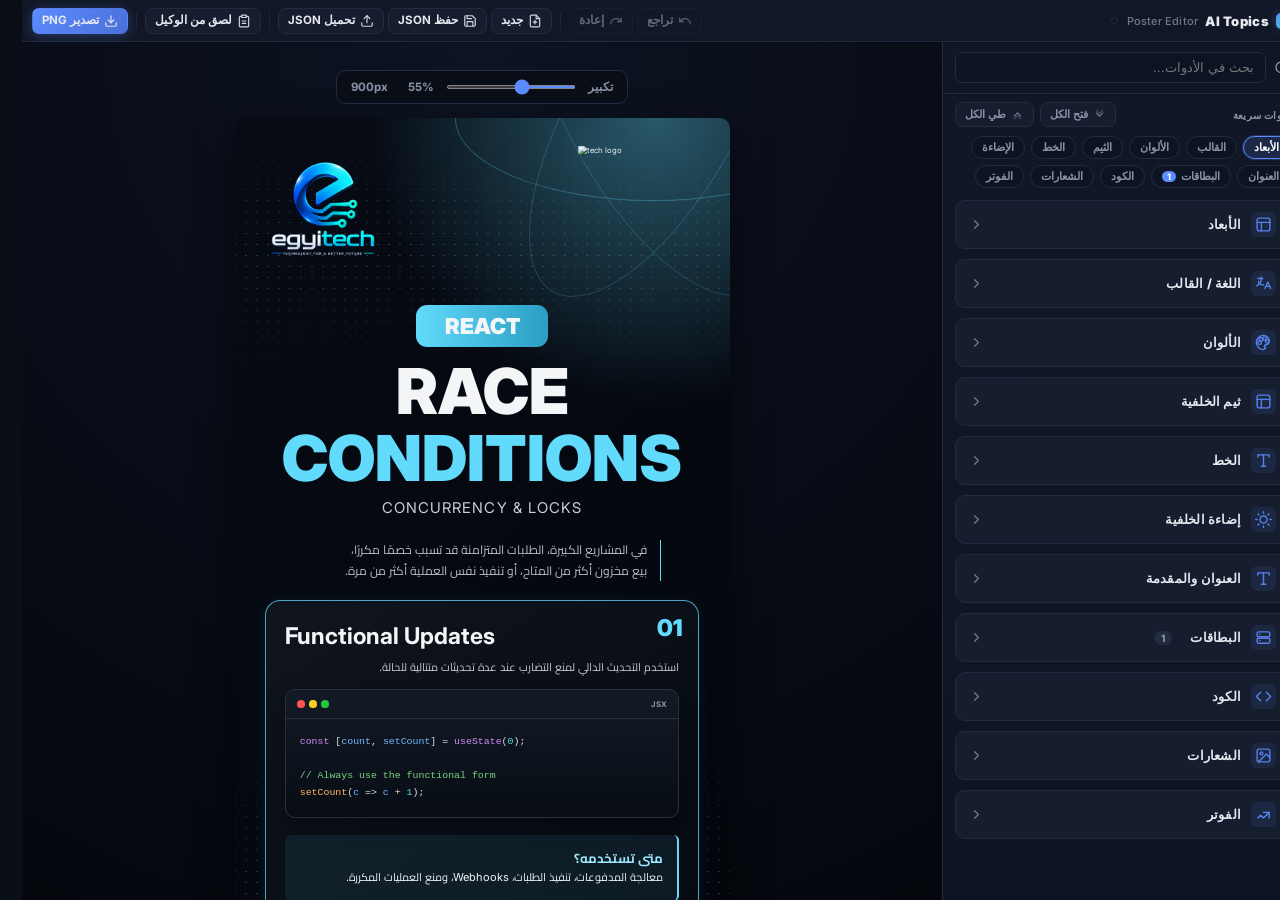
==== commit 7a4b4b45: "test" ====
--- a/index.html
+++ b/index.html
@@ -317,6 +317,6 @@
         });
       })();
     </script>
-    <script src="app.js"></script>
+    <script type="module" src="src/init.js"></script>
   </body>
 </html>
--- a/styles.css
+++ b/styles.css
@@ -1442,10 +1442,11 @@
 }
 .tips {
   font-size: calc(115px * var(--fs-tips, 1));
-  line-height: 0.9;
+  line-height: 1.05;
   font-weight: 1000;
   margin: 20px 0 14px;
-  letter-spacing: -5px;
+  word-spacing: 0.08em;
+  letter-spacing: normal;
 }
 .tips span {
   color: var(--red, #61dafb);
@@ -1464,6 +1465,16 @@
   border-inline-start: 3px solid var(--red, #61dafb);
   padding-inline-start: 24px;
   text-align: start;
+}
+/* Scale-to-fit wrapper for paginated pages (scales logos + header + cards together).
+   Acts as a "virtual poster" wider than 900px; the transform shrinks it uniformly.
+   No overflow:hidden — content must paint beyond the box before the transform applies. */
+.content-fit {
+  position: absolute;
+  left: 0;
+  top: 0;
+  z-index: 2;
+  box-sizing: border-box;
 }
 .card {
   position: relative;
@@ -1499,6 +1510,93 @@
   margin: 0 0 24px;
   text-align: start;
 }
+
+/* ===== MINIMAL / TEXT CARDS (space-saving) ===== */
+.card.type-minimal,
+.card.type-text,
+.card.type-heading {
+  margin-top: 14px;
+  padding: 7px;
+  background: rgba(10, 14, 22, 0.55);
+  border: 1px solid rgba(255, 255, 255, 0.1);
+  border-radius: 4px;
+  box-shadow: none;
+}
+.card.type-minimal h2,
+.card.type-heading h2 {
+  font-size: calc(22px * var(--fs-cardTitle, 1));
+  margin: 0 0 5px;
+}
+.card.type-minimal p,
+.card.type-text p,
+.card.type-heading p {
+  font-size: calc(15px * var(--fs-cardBody, 1));
+  line-height: 1.45;
+  color: #c7ccd4;
+  margin: 0;
+}
+.card.type-minimal .note,
+.card.type-heading .note {
+  margin-top: 8px;
+  padding: 7px;
+  border-inline-start-width: 3px;
+  border-radius: 3px;
+}
+
+.card.type-minicode {
+  margin-top: 14px;
+  padding: 7px;
+  background: rgba(10, 14, 22, 0.55);
+  border: 1px solid rgba(255, 255, 255, 0.1);
+  border-radius: 4px;
+  box-shadow: none;
+}
+.card.type-minicode h2 {
+  font-size: calc(20px * var(--fs-cardTitle, 1));
+  margin: 0 0 5px;
+}
+.card.type-minicode .code {
+  position: relative;
+  border-radius: 3px;
+  border: 1px solid rgba(255, 255, 255, 0.08);
+  background: rgba(0, 0, 0, 0.25) !important;
+  box-shadow: none;
+}
+.card.type-minicode .code-light {
+  background: #f6f8fa !important;
+  border-color: #d0d7de !important;
+}
+.card.type-minicode .code-contrast {
+  background: #000 !important;
+  border-color: #00e5ff !important;
+}
+.card.type-minicode .code pre {
+  padding: 7px;
+  font-size: calc(13px * var(--fs-code, 1));
+  line-height: 1.45;
+}
+.card.type-minicode .code-ln pre {
+  padding-left: 34px;
+}
+.card.type-minicode .code-ln pre > .ln-line:before {
+  width: 22px;
+  margin-left: -28px;
+  margin-right: 6px;
+}
+.card.type-minicode .code-fade {
+  bottom: 0;
+  height: 24px;
+  background: linear-gradient(to bottom, transparent, rgba(0, 0, 0, 0.9));
+}
+.card.type-minicode .code-light .code-fade {
+  background: linear-gradient(to bottom, transparent, #f6f8fa);
+}
+.card.type-minicode .note {
+  margin-top: 8px;
+  padding: 7px;
+  border-inline-start-width: 3px;
+  border-radius: 3px;
+}
 .ar {
   font-family: var(--poster-font, "Cairo"), "Cairo", Tahoma, Arial, sans-serif;
   direction: rtl;
@@ -1735,10 +1833,10 @@
   height: 100%;
 }
 .card.type-tip h2 {
-  margin-inline-start: 56px;
+  margin-inline-start: 86px;
 }
 .card.type-tip p {
-  margin-inline-start: 56px;
+  margin-inline-start: 86px;
 }
 
 /* ===== WARNING CARD ===== */
@@ -1767,10 +1865,10 @@
   height: 100%;
 }
 .card.type-warning h2 {
-  margin-inline-start: 56px;
+  margin-inline-start: 86px;
 }
 .card.type-warning p {
-  margin-inline-start: 56px;
+  margin-inline-start: 86px;
 }
 .card.type-warning .note {
   border-inline-start-color: #ffb43c;
@@ -1806,10 +1904,10 @@
   height: 100%;
 }
 .card.type-info h2 {
-  margin-inline-start: 56px;
+  margin-inline-start: 86px;
 }
 .card.type-info p {
-  margin-inline-start: 56px;
+  margin-inline-start: 86px;
 }
 .card.type-info .note {
   border-inline-start-color: #5b8cff;
@@ -1831,7 +1929,7 @@
 .card-compact.type-warning p,
 .card-compact.type-info h2,
 .card-compact.type-info p {
-  margin-inline-start: 40px;
+  margin-inline-start: 58px;
 }
 
 /* ===== MINI HEADER (continuation pages) ===== */
@@ -1922,7 +2020,7 @@
 }
 .card-compact.type-tip h2,
 .card-compact.type-tip p {
-  margin-inline-start: 40px;
+  margin-inline-start: 58px;
 }
 .card-compact .code-head {
   height: 32px;
@@ -1944,6 +2042,41 @@
 .card-compact .note strong {
   display: block;
   margin-bottom: 4px;
+}
+
+/* ultra-compact minimal / text / heading / minicode variants */
+.card-compact.type-minimal,
+.card-compact.type-text,
+.card-compact.type-heading,
+.card-compact.type-minicode {
+  padding: 4px 5px 5px !important;
+  border-radius: 3px !important;
+}
+.card-compact.type-minimal h2,
+.card-compact.type-heading h2,
+.card-compact.type-minicode h2 {
+  font-size: calc(17px * var(--fs-cardTitle, 1));
+  margin-bottom: 3px;
+}
+.card-compact.type-minimal p,
+.card-compact.type-text p,
+.card-compact.type-heading p {
+  font-size: calc(13px * var(--fs-cardBody, 1));
+  line-height: 1.35;
+}
+.card-compact.type-minicode .code pre {
+  padding: 4px 5px;
+  font-size: calc(11px * var(--fs-code, 1));
+  line-height: 1.35;
+}
+.card-compact.type-minicode .code-ln pre {
+  padding-left: 26px;
+}
+.card-compact.type-minicode .code-ln pre > .ln-line:before {
+  width: 18px;
+  margin-left: -22px;
+  margin-right: 4px;
+  font-size: 0.8em;
 }
 
 /* collapsed code: show only first ~3 lines with fade */
